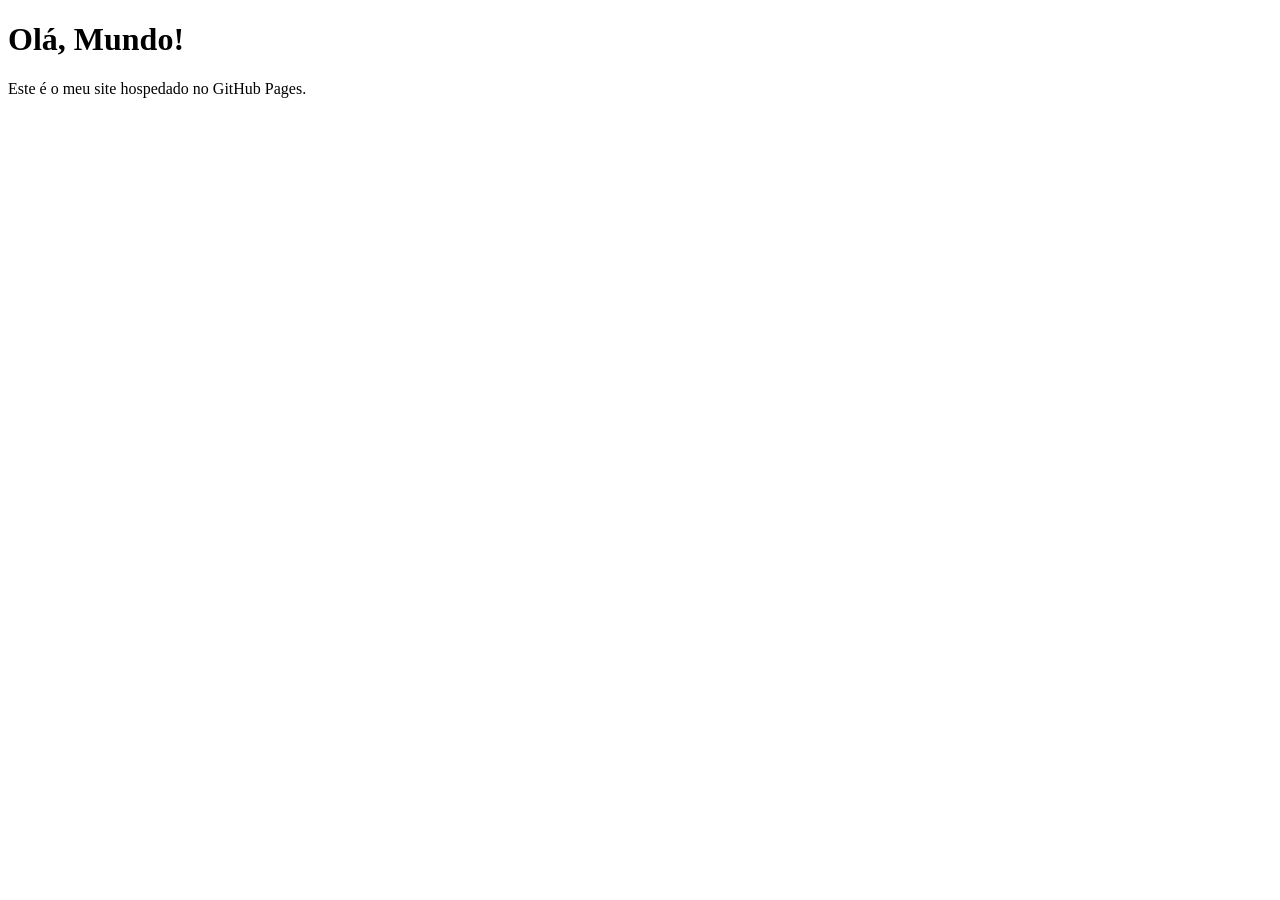
==== index.html @ 6507d5dc "Create index.html" ====
<!DOCTYPE html>
<html lang="pt-BR">
<head>
    <meta charset="UTF-8">
    <title>Meu Primeiro Site</title>
</head>
<body>
    <h1>Olá, Mundo!</h1>
    <p>Este é o meu site hospedado no GitHub Pages.</p>
</body>
</html>
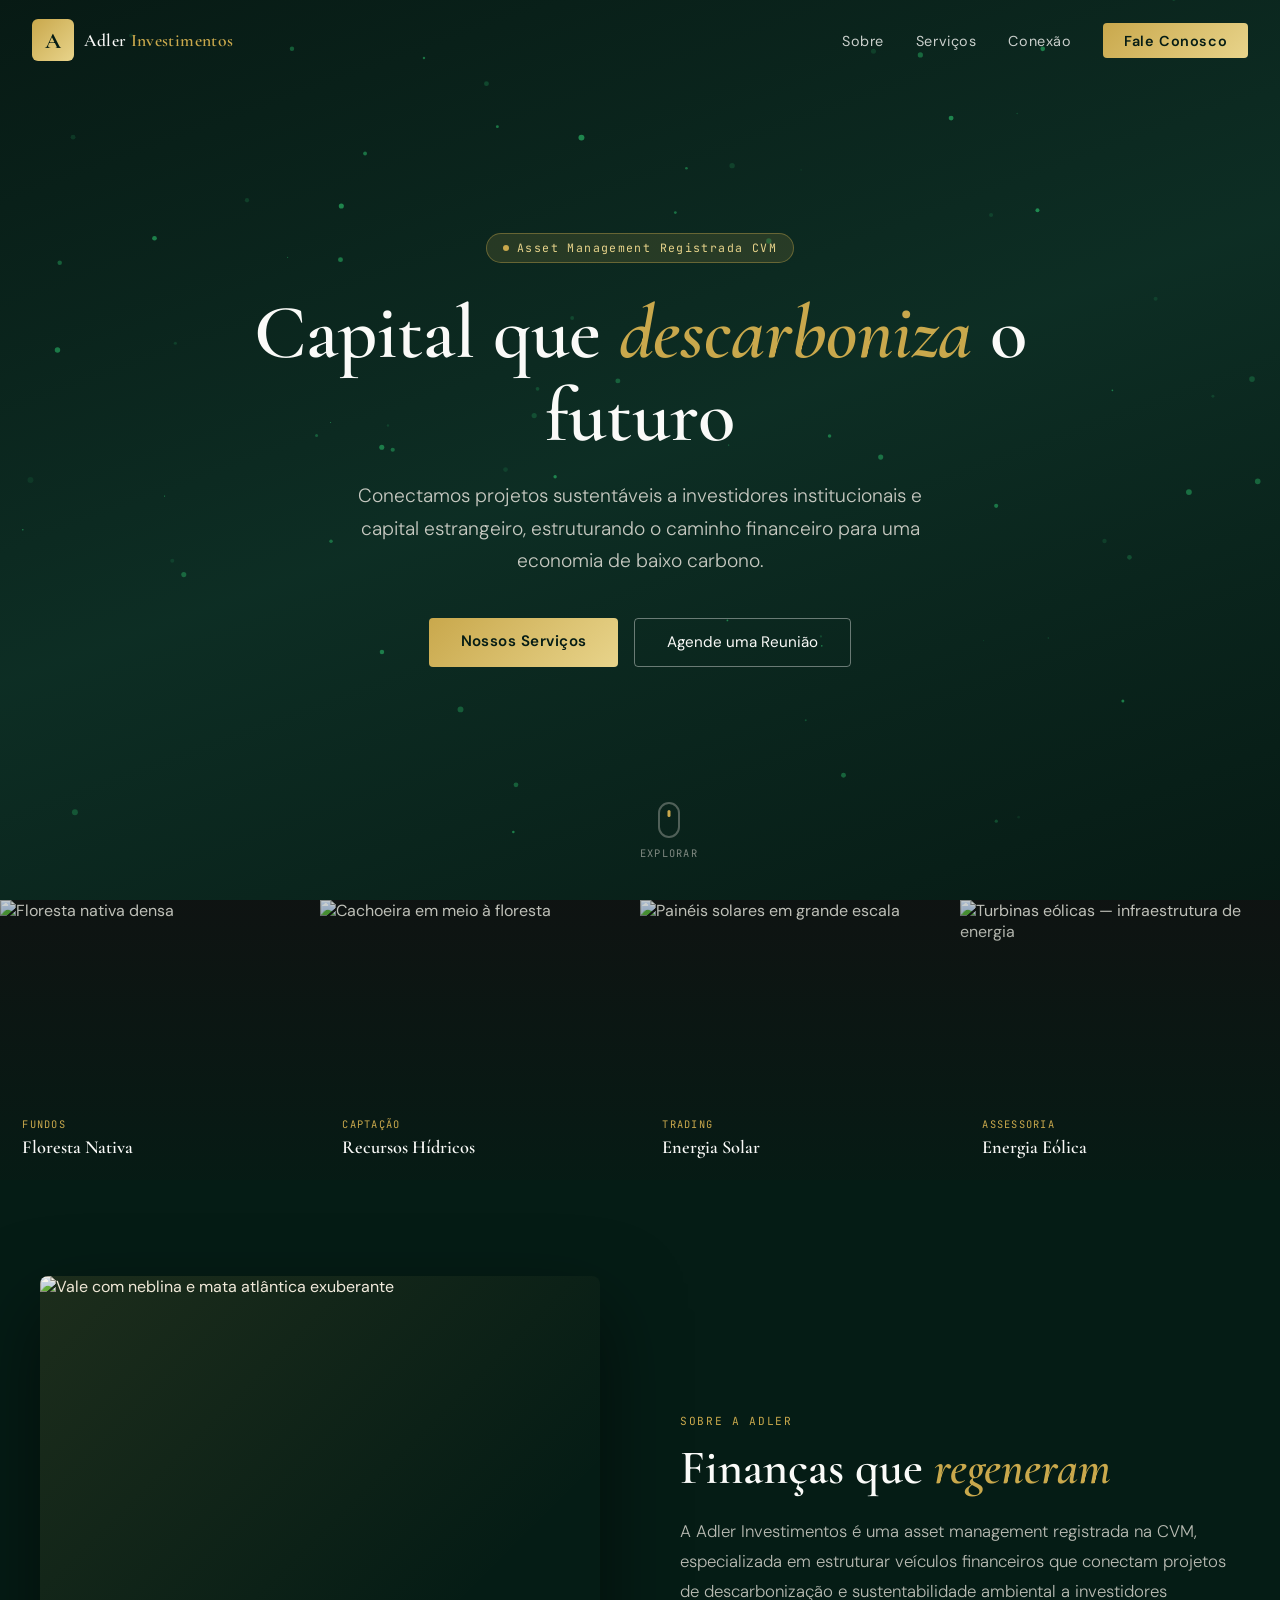
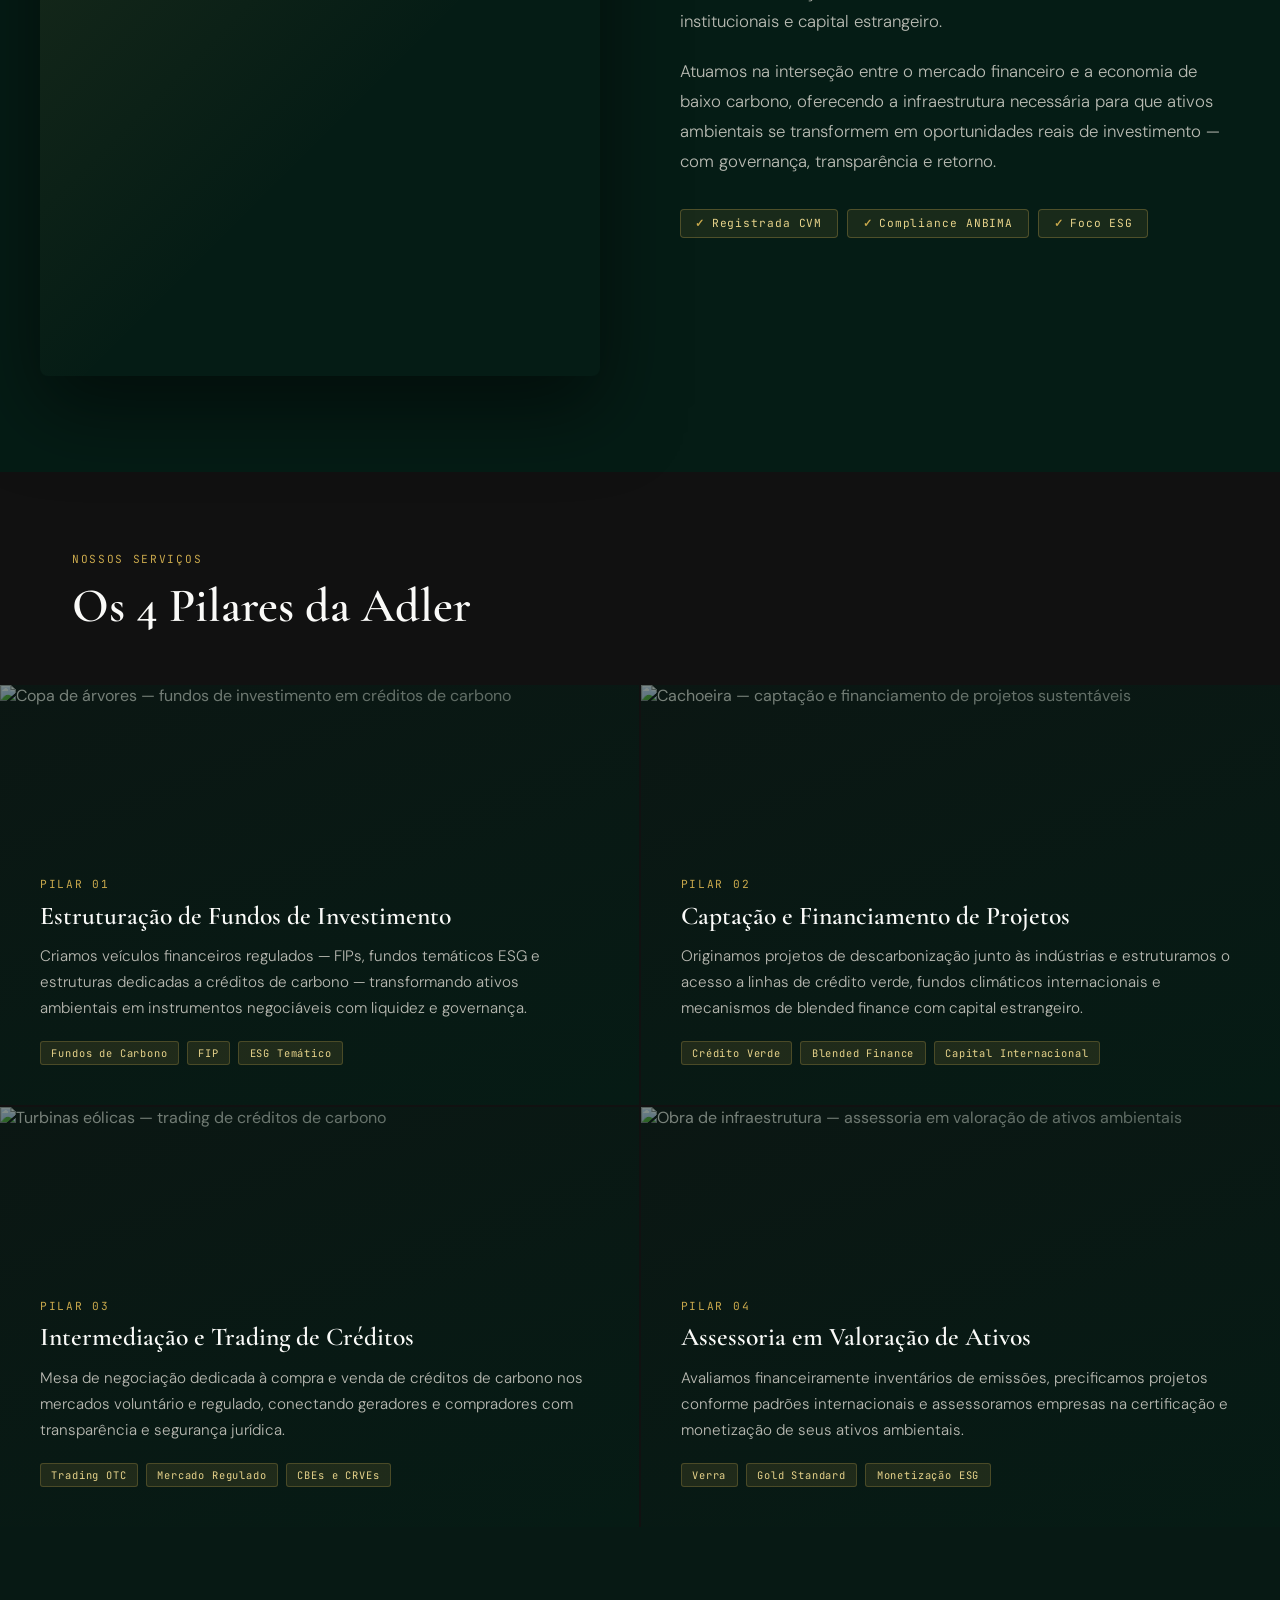
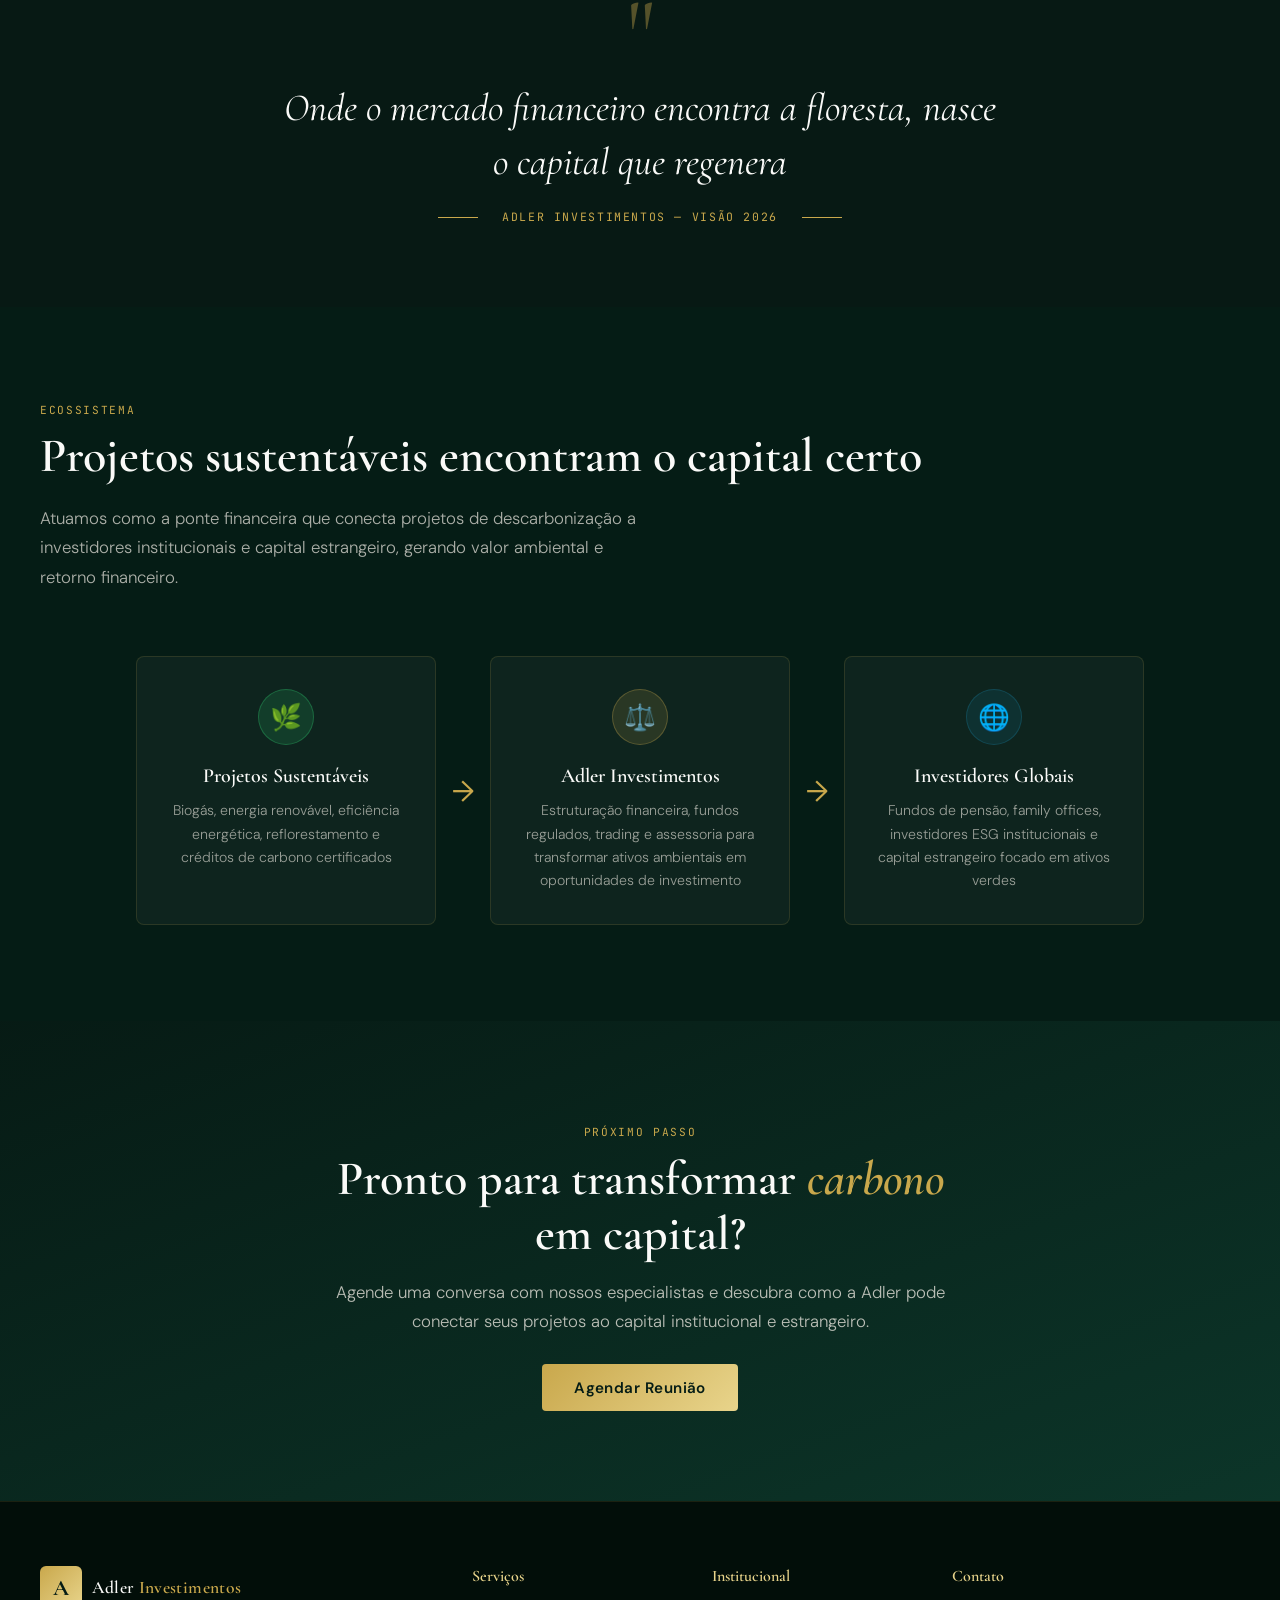
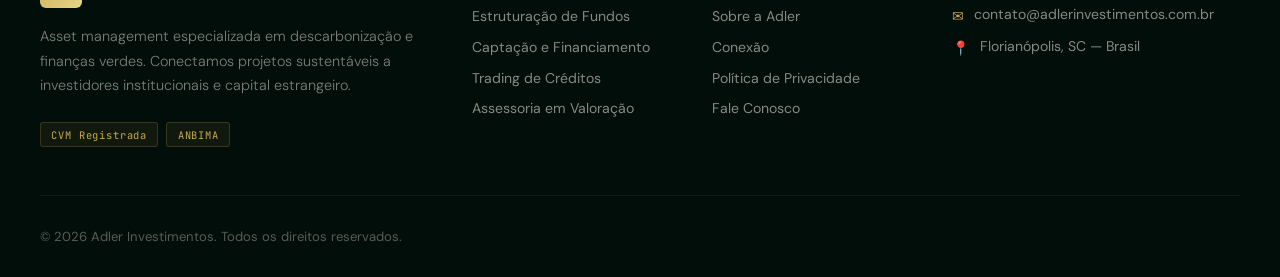
==== commit e124ac3e: "Update index.html" ====
--- a/index.html
+++ b/index.html
@@ -1,11 +1,1000 @@
 <!DOCTYPE html>
 <html lang="pt-BR">
 <head>
-    <meta charset="UTF-8">
-    <title>Meu Primeiro Site</title>
+<meta charset="UTF-8"/>
+<meta name="viewport" content="width=device-width, initial-scale=1.0"/>
+<title>Adler Investimentos — Asset Management em Descarbonização</title>
+<meta name="description" content="Adler Investimentos é uma asset management registrada na CVM, especializada em descarbonização e créditos de carbono. Conectamos projetos sustentáveis a investidores institucionais e capital estrangeiro."/>
+<meta property="og:title" content="Adler Investimentos — Capital que descarboniza o futuro"/>
+<meta property="og:description" content="Asset management especializada em descarbonização e finanças verdes."/>
+<meta property="og:type" content="website"/>
+<link rel="preconnect" href="https://fonts.googleapis.com"/>
+<link rel="preconnect" href="https://fonts.gstatic.com" crossorigin/>
+<link href="https://fonts.googleapis.com/css2?family=Cormorant+Garamond:ital,wght@0,400;0,600;0,700;1,400;1,600&family=DM+Sans:wght@300;400;500;600&family=JetBrains+Mono:wght@400;500&display=swap" rel="stylesheet"/>
+<style>
+:root {
+  --forest-deep: #051C15;
+  --forest-dark: #0B3D2E;
+  --forest-mid: #1A6B4A;
+  --gold: #C9A84C;
+  --gold-light: #E8D48B;
+  --green-leaf: #2ECC71;
+  --blue-water: #1A7FA0;
+  --charcoal: #111111;
+  --cream: #F5F0E8;
+  --warm-white: #FAFAF8;
+  --font-display: 'Cormorant Garamond', serif;
+  --font-body: 'DM Sans', sans-serif;
+  --font-mono: 'JetBrains Mono', monospace;
+}
+*, *::before, *::after { box-sizing: border-box; margin: 0; padding: 0; }
+html { scroll-behavior: smooth; }
+body {
+  font-family: var(--font-body);
+  background: var(--charcoal);
+  color: var(--cream);
+  overflow-x: hidden;
+}
+/* ===== NAVBAR ===== */
+#navbar {
+  position: fixed; top: 0; left: 0; right: 0; z-index: 1000;
+  padding: 1.2rem 2rem;
+  display: flex; align-items: center; justify-content: space-between;
+  transition: background 0.4s ease, padding 0.4s ease, backdrop-filter 0.4s ease;
+}
+#navbar.scrolled {
+  background: rgba(5, 28, 21, 0.95);
+  backdrop-filter: blur(12px);
+  padding: 0.8rem 2rem;
+  border-bottom: 1px solid rgba(201,168,76,0.15);
+}
+.nav-logo {
+  display: flex; align-items: center; gap: 0.6rem;
+  text-decoration: none;
+}
+.nav-logo-icon {
+  width: 42px; height: 42px;
+  background: linear-gradient(135deg, var(--gold), var(--gold-light));
+  border-radius: 6px;
+  display: flex; align-items: center; justify-content: center;
+  font-family: var(--font-display);
+  font-size: 1.4rem; font-weight: 700;
+  color: var(--forest-deep);
+  flex-shrink: 0;
+}
+.nav-logo-text {
+  font-family: var(--font-display);
+  font-size: 1.1rem; font-weight: 600;
+  color: var(--warm-white); letter-spacing: 0.02em;
+}
+.nav-logo-text span { color: var(--gold); }
+.nav-links { display: flex; align-items: center; gap: 2rem; list-style: none; }
+.nav-links a {
+  color: rgba(250,250,248,0.8); text-decoration: none;
+  font-size: 0.9rem; font-weight: 400; letter-spacing: 0.04em;
+  transition: color 0.2s;
+}
+.nav-links a:hover { color: var(--gold); }
+.nav-cta {
+  background: linear-gradient(135deg, var(--gold), var(--gold-light));
+  color: var(--forest-deep) !important;
+  padding: 0.55rem 1.3rem;
+  border-radius: 4px;
+  font-weight: 600 !important;
+  letter-spacing: 0.03em;
+  transition: opacity 0.2s, transform 0.2s !important;
+}
+.nav-cta:hover { opacity: 0.9; transform: translateY(-1px); }
+/* Hamburger */
+.hamburger {
+  display: none; flex-direction: column; gap: 5px;
+  cursor: pointer; padding: 4px; background: none; border: none;
+}
+.hamburger span {
+  display: block; width: 24px; height: 2px;
+  background: var(--warm-white); border-radius: 2px;
+  transition: transform 0.3s, opacity 0.3s;
+}
+@media(max-width:768px) {
+  .nav-links { display: none; }
+  .hamburger { display: flex; }
+  .nav-links.open {
+    display: flex; flex-direction: column;
+    position: fixed; top: 60px; left: 0; right: 0;
+    background: rgba(5,28,21,0.98); backdrop-filter: blur(16px);
+    padding: 2rem; gap: 1.5rem; align-items: flex-start;
+  }
+}
+/* ===== HERO ===== */
+#hero {
+  position: relative; min-height: 100vh;
+  display: flex; align-items: center; justify-content: center;
+  overflow: hidden;
+}
+.hero-bg {
+  position: absolute; inset: 0;
+  background-image: url('https://images.unsplash.com/photo-1448375240586-882707db888b?w=1920&q=80');
+  background-size: cover; background-position: center;
+  transform: scale(1.08);
+  animation: heroZoom 20s ease-in-out infinite alternate;
+}
+@keyframes heroZoom {
+  from { transform: scale(1.08); }
+  to   { transform: scale(1.18); }
+}
+.hero-overlay {
+  position: absolute; inset: 0;
+  background: linear-gradient(160deg, rgba(5,28,21,0.82) 0%, rgba(11,61,46,0.65) 50%, rgba(5,28,21,0.88) 100%);
+}
+#particles-canvas {
+  position: absolute; inset: 0; pointer-events: none; z-index: 1;
+}
+.hero-content {
+  position: relative; z-index: 2;
+  text-align: center; padding: 0 1.5rem;
+  max-width: 860px; margin: 0 auto;
+}
+.hero-badge {
+  display: inline-flex; align-items: center; gap: 0.5rem;
+  background: rgba(201,168,76,0.15);
+  border: 1px solid rgba(201,168,76,0.4);
+  padding: 0.4rem 1rem;
+  border-radius: 100px;
+  font-family: var(--font-mono);
+  font-size: 0.72rem; letter-spacing: 0.12em;
+  color: var(--gold-light); margin-bottom: 1.8rem;
+  animation: fadeUp 0.8s ease both;
+}
+.hero-badge::before {
+  content: ''; width: 6px; height: 6px;
+  background: var(--gold); border-radius: 50%;
+  animation: pulse 2s infinite;
+}
+@keyframes pulse { 0%,100%{opacity:1;transform:scale(1)} 50%{opacity:0.5;transform:scale(1.4)} }
+.hero-title {
+  font-family: var(--font-display);
+  font-size: clamp(2.8rem, 6vw, 5.2rem);
+  font-weight: 600; line-height: 1.08;
+  color: var(--warm-white); margin-bottom: 1.4rem;
+  animation: fadeUp 0.9s 0.15s ease both;
+}
+.hero-title em { color: var(--gold); font-style: italic; }
+.hero-subtitle {
+  font-size: clamp(1rem, 2vw, 1.2rem);
+  color: rgba(245,240,232,0.8);
+  max-width: 600px; margin: 0 auto 2.5rem;
+  line-height: 1.7; font-weight: 300;
+  animation: fadeUp 1s 0.3s ease both;
+}
+.hero-btns {
+  display: flex; gap: 1rem; justify-content: center; flex-wrap: wrap;
+  animation: fadeUp 1s 0.45s ease both;
+}
+.btn-primary {
+  background: linear-gradient(135deg, var(--gold), var(--gold-light));
+  color: var(--forest-deep);
+  padding: 0.85rem 2rem; border-radius: 4px;
+  font-weight: 600; font-size: 0.95rem;
+  text-decoration: none; border: none; cursor: pointer;
+  transition: transform 0.2s, box-shadow 0.2s;
+  letter-spacing: 0.03em;
+}
+.btn-primary:hover { transform: translateY(-2px); box-shadow: 0 8px 24px rgba(201,168,76,0.35); }
+.btn-outline {
+  background: transparent;
+  color: var(--warm-white);
+  border: 1px solid rgba(250,250,248,0.4);
+  padding: 0.85rem 2rem; border-radius: 4px;
+  font-weight: 400; font-size: 0.95rem;
+  text-decoration: none; cursor: pointer;
+  transition: border-color 0.2s, color 0.2s;
+}
+.btn-outline:hover { border-color: var(--gold); color: var(--gold); }
+.scroll-indicator {
+  position: absolute; bottom: 2.5rem; left: 50%; transform: translateX(-50%);
+  z-index: 2; display: flex; flex-direction: column; align-items: center; gap: 0.5rem;
+  animation: fadeUp 1s 0.7s ease both;
+}
+.scroll-indicator span {
+  font-family: var(--font-mono); font-size: 0.65rem;
+  letter-spacing: 0.12em; color: rgba(245,240,232,0.5); text-transform: uppercase;
+}
+.scroll-mouse {
+  width: 22px; height: 36px;
+  border: 2px solid rgba(245,240,232,0.3);
+  border-radius: 11px; position: relative;
+}
+.scroll-mouse::after {
+  content: ''; position: absolute;
+  width: 3px; height: 7px;
+  background: var(--gold); border-radius: 2px;
+  left: 50%; top: 6px; transform: translateX(-50%);
+  animation: scrollDot 2s infinite;
+}
+@keyframes scrollDot { 0%,100%{opacity:1;top:6px} 50%{opacity:0;top:18px} }
+@keyframes fadeUp { from{opacity:0;transform:translateY(24px)} to{opacity:1;transform:translateY(0)} }
+
+/* ===== IMAGE BAND ===== */
+#image-band { display: grid; grid-template-columns: repeat(4,1fr); height: 280px; }
+@media(max-width:1000px) { #image-band { grid-template-columns: repeat(2,1fr); height: 400px; } }
+@media(max-width:600px)  { #image-band { grid-template-columns: 1fr; height: auto; } }
+.band-panel {
+  position: relative; overflow: hidden; cursor: default;
+}
+.band-panel img {
+  width: 100%; height: 100%; object-fit: cover;
+  transition: transform 0.6s ease;
+  display: block;
+}
+.band-panel:hover img { transform: scale(1.07); }
+.band-overlay {
+  position: absolute; inset: 0;
+  background: linear-gradient(to top, rgba(5,28,21,0.88) 0%, rgba(5,28,21,0.2) 100%);
+  display: flex; flex-direction: column;
+  align-items: flex-start; justify-content: flex-end;
+  padding: 1.4rem;
+}
+.band-label {
+  font-family: var(--font-mono); font-size: 0.65rem;
+  letter-spacing: 0.12em; color: var(--gold);
+  text-transform: uppercase; margin-bottom: 0.3rem;
+}
+.band-title {
+  font-family: var(--font-display);
+  font-size: 1.15rem; font-weight: 600;
+  color: var(--warm-white); line-height: 1.2;
+}
+@media(max-width:600px) { .band-panel { height: 200px; } }
+
+/* ===== SECTIONS COMMON ===== */
+section { padding: 6rem 2rem; }
+.section-inner { max-width: 1200px; margin: 0 auto; }
+.section-tag {
+  font-family: var(--font-mono); font-size: 0.7rem;
+  letter-spacing: 0.15em; color: var(--gold);
+  text-transform: uppercase; margin-bottom: 0.8rem;
+}
+.section-title {
+  font-family: var(--font-display);
+  font-size: clamp(2rem, 4vw, 3rem);
+  font-weight: 600; line-height: 1.15;
+  color: var(--warm-white); margin-bottom: 1.2rem;
+}
+.section-title em { color: var(--gold); font-style: italic; }
+
+/* ===== SOBRE ===== */
+#sobre { background: var(--forest-deep); }
+.about-grid {
+  display: grid; grid-template-columns: 1fr 1fr;
+  gap: 5rem; align-items: center;
+}
+@media(max-width:768px) { .about-grid { grid-template-columns: 1fr; gap: 2.5rem; } }
+.about-img-wrap {
+  border-radius: 8px; overflow: hidden;
+  position: relative;
+  box-shadow: 0 32px 80px rgba(0,0,0,0.5);
+}
+.about-img-wrap::after {
+  content: ''; position: absolute; inset: 0;
+  background: linear-gradient(135deg, rgba(201,168,76,0.12) 0%, transparent 60%);
+  pointer-events: none;
+}
+.about-img-wrap img { width: 100%; height: 100%; object-fit: cover; display: block; aspect-ratio: 4/5; }
+.about-text p {
+  color: rgba(245,240,232,0.75);
+  line-height: 1.8; font-size: 1.05rem; font-weight: 300;
+  margin-bottom: 1.2rem;
+}
+.badges-row { display: flex; flex-wrap: wrap; gap: 0.6rem; margin-top: 2rem; }
+.badge {
+  display: inline-flex; align-items: center; gap: 0.4rem;
+  background: rgba(201,168,76,0.1);
+  border: 1px solid rgba(201,168,76,0.3);
+  border-radius: 4px;
+  padding: 0.4rem 0.9rem;
+  font-family: var(--font-mono); font-size: 0.7rem;
+  letter-spacing: 0.08em; color: var(--gold-light);
+}
+.badge::before { content: '✓'; color: var(--gold); font-weight: 700; }
+
+/* ===== PILARES ===== */
+#pilares { background: var(--charcoal); }
+.pilares-grid {
+  display: grid; grid-template-columns: repeat(2, 1fr);
+  gap: 1.5px;
+}
+@media(max-width:768px) { .pilares-grid { grid-template-columns: 1fr; } }
+.pilar-card {
+  position: relative; overflow: hidden;
+  min-height: 420px; cursor: default;
+}
+.pilar-card img {
+  position: absolute; inset: 0;
+  width: 100%; height: 100%; object-fit: cover;
+  transition: transform 0.7s ease;
+}
+.pilar-card:hover img { transform: scale(1.06); }
+.pilar-overlay {
+  position: absolute; inset: 0;
+  background: linear-gradient(160deg, rgba(5,28,21,0.5) 0%, rgba(5,28,21,0.92) 100%);
+  display: flex; flex-direction: column;
+  justify-content: flex-end;
+  padding: 2.5rem;
+  transition: background 0.4s;
+}
+.pilar-card:hover .pilar-overlay {
+  background: linear-gradient(160deg, rgba(5,28,21,0.6) 0%, rgba(5,28,21,0.96) 100%);
+}
+.pilar-num {
+  font-family: var(--font-mono);
+  font-size: 0.7rem; letter-spacing: 0.15em;
+  color: var(--gold); margin-bottom: 0.6rem;
+}
+.pilar-title {
+  font-family: var(--font-display);
+  font-size: 1.6rem; font-weight: 600;
+  color: var(--warm-white); margin-bottom: 0.8rem; line-height: 1.2;
+}
+.pilar-desc {
+  color: rgba(245,240,232,0.75);
+  font-size: 0.95rem; line-height: 1.7; font-weight: 300;
+  margin-bottom: 1.2rem;
+}
+.pilar-tags { display: flex; flex-wrap: wrap; gap: 0.5rem; }
+.pilar-tag {
+  font-family: var(--font-mono); font-size: 0.65rem;
+  letter-spacing: 0.08em; color: var(--gold-light);
+  background: rgba(201,168,76,0.12);
+  border: 1px solid rgba(201,168,76,0.25);
+  padding: 0.25rem 0.65rem; border-radius: 3px;
+}
+
+/* ===== QUOTE DIVIDER ===== */
+#quote-divider {
+  position: relative; min-height: 380px;
+  display: flex; align-items: center; justify-content: center;
+  overflow: hidden;
+}
+.quote-bg {
+  position: absolute; inset: 0;
+  background-image: url('https://images.unsplash.com/photo-1542401886-65d6c61db217?w=1920&q=80');
+  background-size: cover; background-position: center;
+}
+.quote-overlay-dark {
+  position: absolute; inset: 0;
+  background: rgba(5,28,21,0.78);
+}
+.quote-content {
+  position: relative; z-index: 1;
+  text-align: center; max-width: 780px; padding: 2rem;
+}
+.quote-mark {
+  font-family: var(--font-display);
+  font-size: 6rem; line-height: 0.5;
+  color: var(--gold); opacity: 0.4;
+  display: block; margin-bottom: 1.5rem;
+}
+.quote-text {
+  font-family: var(--font-display);
+  font-size: clamp(1.5rem, 3vw, 2.4rem);
+  font-style: italic; font-weight: 400;
+  color: var(--warm-white); line-height: 1.4;
+  margin-bottom: 1.2rem;
+}
+.quote-author {
+  font-family: var(--font-mono);
+  font-size: 0.72rem; letter-spacing: 0.14em;
+  color: var(--gold); text-transform: uppercase;
+}
+.quote-line {
+  display: inline-block; width: 40px; height: 1px;
+  background: var(--gold); margin: 0 1rem; vertical-align: middle;
+}
+
+/* ===== CONEXÃO ===== */
+#conexao { background: var(--forest-deep); }
+.conexao-subtitle {
+  color: rgba(245,240,232,0.7);
+  font-size: 1.05rem; line-height: 1.75;
+  max-width: 620px; font-weight: 300;
+  margin-bottom: 4rem;
+}
+.conexao-flow {
+  display: flex; align-items: stretch; gap: 0;
+  justify-content: center;
+}
+@media(max-width:768px) { .conexao-flow { flex-direction: column; align-items: center; } }
+.conexao-block {
+  flex: 1; max-width: 300px;
+  background: rgba(255,255,255,0.04);
+  border: 1px solid rgba(201,168,76,0.15);
+  border-radius: 8px; padding: 2rem 1.8rem;
+  text-align: center;
+  transition: border-color 0.3s, background 0.3s;
+}
+.conexao-block:hover {
+  border-color: rgba(201,168,76,0.4);
+  background: rgba(201,168,76,0.06);
+}
+.conexao-icon {
+  width: 56px; height: 56px; border-radius: 50%;
+  display: flex; align-items: center; justify-content: center;
+  margin: 0 auto 1.2rem;
+  font-size: 1.6rem;
+}
+.icon-green { background: rgba(46,204,113,0.15); border: 1px solid rgba(46,204,113,0.3); }
+.icon-gold  { background: rgba(201,168,76,0.15); border: 1px solid rgba(201,168,76,0.3); }
+.icon-blue  { background: rgba(26,127,160,0.15); border: 1px solid rgba(26,127,160,0.3); }
+.conexao-block-title {
+  font-family: var(--font-display);
+  font-size: 1.25rem; font-weight: 600;
+  color: var(--warm-white); margin-bottom: 0.7rem;
+}
+.conexao-block-desc {
+  font-size: 0.88rem; color: rgba(245,240,232,0.6);
+  line-height: 1.65; font-weight: 300;
+}
+.conexao-arrow {
+  display: flex; align-items: center; justify-content: center;
+  padding: 0 1rem; color: var(--gold); font-size: 1.8rem;
+  flex-shrink: 0;
+}
+@media(max-width:768px) {
+  .conexao-arrow { transform: rotate(90deg); padding: 0.5rem 0; }
+}
+
+/* ===== CTA ===== */
+#cta-section {
+  position: relative; min-height: 480px;
+  display: flex; align-items: center; justify-content: center;
+  overflow: hidden;
+}
+.cta-bg {
+  position: absolute; inset: 0;
+  background-image: url('https://images.unsplash.com/photo-1476231682828-37e571bc172f?w=1920&q=80');
+  background-size: cover; background-position: center;
+}
+.cta-overlay {
+  position: absolute; inset: 0;
+  background: linear-gradient(160deg, rgba(5,28,21,0.88) 0%, rgba(11,61,46,0.82) 100%);
+}
+.cta-content {
+  position: relative; z-index: 1;
+  text-align: center; max-width: 680px; padding: 2rem;
+}
+.cta-content .section-title { margin-bottom: 1rem; }
+.cta-content p {
+  color: rgba(245,240,232,0.75);
+  font-size: 1.05rem; line-height: 1.75; font-weight: 300;
+  margin-bottom: 2.5rem;
+}
+
+/* ===== FOOTER ===== */
+footer {
+  background: #020E09;
+  border-top: 1px solid rgba(201,168,76,0.12);
+  padding: 4rem 2rem 2rem;
+}
+.footer-inner { max-width: 1200px; margin: 0 auto; }
+.footer-grid {
+  display: grid; grid-template-columns: 2fr 1fr 1fr 1.5fr;
+  gap: 3rem; margin-bottom: 3rem;
+}
+@media(max-width:1000px) { .footer-grid { grid-template-columns: 1fr 1fr; } }
+@media(max-width:600px)  { .footer-grid { grid-template-columns: 1fr; } }
+.footer-brand-desc {
+  color: rgba(245,240,232,0.5);
+  font-size: 0.9rem; line-height: 1.7; font-weight: 300;
+  margin: 1rem 0 1.5rem;
+}
+.footer-col h4 {
+  font-family: var(--font-display);
+  font-size: 1rem; font-weight: 600;
+  color: var(--gold-light); margin-bottom: 1.2rem;
+}
+.footer-col ul { list-style: none; }
+.footer-col ul li { margin-bottom: 0.6rem; }
+.footer-col ul li a {
+  color: rgba(245,240,232,0.55);
+  text-decoration: none; font-size: 0.88rem;
+  transition: color 0.2s;
+}
+.footer-col ul li a:hover { color: var(--gold); }
+.footer-contact-item {
+  display: flex; align-items: flex-start; gap: 0.6rem;
+  color: rgba(245,240,232,0.55); font-size: 0.88rem;
+  margin-bottom: 0.7rem;
+}
+.footer-contact-item span:first-child { color: var(--gold); flex-shrink: 0; margin-top: 2px; }
+.footer-bottom {
+  display: flex; justify-content: space-between; align-items: center;
+  flex-wrap: wrap; gap: 1rem;
+  padding-top: 2rem;
+  border-top: 1px solid rgba(245,240,232,0.07);
+}
+.footer-copy {
+  font-size: 0.82rem; color: rgba(245,240,232,0.35);
+}
+.footer-badges { display: flex; gap: 0.6rem; flex-wrap: wrap; }
+.footer-badge {
+  font-family: var(--font-mono); font-size: 0.65rem;
+  letter-spacing: 0.08em; color: var(--gold);
+  background: rgba(201,168,76,0.08);
+  border: 1px solid rgba(201,168,76,0.2);
+  padding: 0.3rem 0.65rem; border-radius: 3px;
+}
+
+/* ===== SCROLL REVEAL ===== */
+.reveal {
+  opacity: 0; transform: translateY(32px);
+  transition: opacity 0.7s ease, transform 0.7s ease;
+}
+.reveal.visible { opacity: 1; transform: translateY(0); }
+.reveal-delay-1 { transition-delay: 0.1s; }
+.reveal-delay-2 { transition-delay: 0.2s; }
+.reveal-delay-3 { transition-delay: 0.3s; }
+
+/* ===== FORM MODAL ===== */
+.modal-backdrop {
+  display: none; position: fixed; inset: 0; z-index: 2000;
+  background: rgba(5,28,21,0.92); backdrop-filter: blur(8px);
+  align-items: center; justify-content: center;
+  padding: 1.5rem;
+}
+.modal-backdrop.open { display: flex; }
+.modal {
+  background: #0d2e21; border: 1px solid rgba(201,168,76,0.2);
+  border-radius: 10px; padding: 2.5rem; width: 100%; max-width: 520px;
+  position: relative;
+  animation: modalIn 0.35s ease;
+}
+@keyframes modalIn { from{opacity:0;transform:scale(0.94)} to{opacity:1;transform:scale(1)} }
+.modal-close {
+  position: absolute; top: 1.2rem; right: 1.2rem;
+  background: none; border: none; color: rgba(245,240,232,0.5);
+  font-size: 1.4rem; cursor: pointer; line-height: 1;
+  transition: color 0.2s;
+}
+.modal-close:hover { color: var(--gold); }
+.modal h2 {
+  font-family: var(--font-display);
+  font-size: 1.8rem; font-weight: 600;
+  color: var(--warm-white); margin-bottom: 0.4rem;
+}
+.modal p { color: rgba(245,240,232,0.6); font-size: 0.9rem; margin-bottom: 1.8rem; }
+.form-group { margin-bottom: 1.1rem; }
+.form-group label {
+  display: block; font-size: 0.78rem; font-weight: 500;
+  color: rgba(245,240,232,0.7); margin-bottom: 0.4rem;
+  letter-spacing: 0.04em;
+}
+.form-group input,
+.form-group textarea,
+.form-group select {
+  width: 100%;
+  background: rgba(255,255,255,0.06);
+  border: 1px solid rgba(201,168,76,0.2);
+  border-radius: 5px; padding: 0.7rem 1rem;
+  color: var(--warm-white); font-family: var(--font-body);
+  font-size: 0.92rem; outline: none;
+  transition: border-color 0.2s;
+}
+.form-group input:focus,
+.form-group textarea:focus,
+.form-group select:focus { border-color: var(--gold); }
+.form-group textarea { resize: vertical; min-height: 100px; }
+.form-group select option { background: #0d2e21; }
+.form-success {
+  display: none; text-align: center; padding: 1rem;
+}
+.form-success .check {
+  font-size: 3rem; margin-bottom: 0.8rem;
+}
+.form-success p { color: var(--gold-light); font-size: 1rem; }
+</style>
 </head>
 <body>
-    <h1>Olá, Mundo!</h1>
-    <p>Este é o meu site hospedado no GitHub Pages.</p>
+
+<!-- NAVBAR -->
+<nav id="navbar" role="navigation" aria-label="Navegação principal">
+  <a class="nav-logo" href="#" aria-label="Adler Investimentos — Início">
+    <div class="nav-logo-icon" aria-hidden="true">A</div>
+    <span class="nav-logo-text">Adler <span>Investimentos</span></span>
+  </a>
+  <ul class="nav-links" id="nav-links">
+    <li><a href="#sobre">Sobre</a></li>
+    <li><a href="#pilares">Serviços</a></li>
+    <li><a href="#conexao">Conexão</a></li>
+    <li><a href="#" class="nav-cta" id="open-modal">Fale Conosco</a></li>
+  </ul>
+  <button class="hamburger" id="hamburger" aria-label="Abrir menu" aria-expanded="false">
+    <span></span><span></span><span></span>
+  </button>
+</nav>
+
+<!-- HERO -->
+<section id="hero" aria-label="Apresentação">
+  <div class="hero-bg" role="img" aria-label="Floresta densa — representando natureza e sustentabilidade"></div>
+  <div class="hero-overlay"></div>
+  <canvas id="particles-canvas" aria-hidden="true"></canvas>
+  <div class="hero-content">
+    <div class="hero-badge">Asset Management Registrada CVM</div>
+    <h1 class="hero-title">Capital que <em>descarboniza</em> o futuro</h1>
+    <p class="hero-subtitle">Conectamos projetos sustentáveis a investidores institucionais e capital estrangeiro, estruturando o caminho financeiro para uma economia de baixo carbono.</p>
+    <div class="hero-btns">
+      <a href="#pilares" class="btn-primary">Nossos Serviços</a>
+      <a href="#" class="btn-outline" id="open-modal-hero">Agende uma Reunião</a>
+    </div>
+  </div>
+  <div class="scroll-indicator" aria-hidden="true">
+    <div class="scroll-mouse"></div>
+    <span>Explorar</span>
+  </div>
+</section>
+
+<!-- IMAGE BAND -->
+<div id="image-band" aria-label="Nossos domínios de atuação">
+  <div class="band-panel">
+    <img src="https://images.unsplash.com/photo-1448375240586-882707db888b?w=800&q=80" alt="Floresta nativa densa" loading="lazy"/>
+    <div class="band-overlay">
+      <div class="band-label">Fundos</div>
+      <div class="band-title">Floresta Nativa</div>
+    </div>
+  </div>
+  <div class="band-panel">
+    <img src="https://images.unsplash.com/photo-1506905925346-21bda4d32df4?w=800&q=80" alt="Cachoeira em meio à floresta" loading="lazy"/>
+    <div class="band-overlay">
+      <div class="band-label">Captação</div>
+      <div class="band-title">Recursos Hídricos</div>
+    </div>
+  </div>
+  <div class="band-panel">
+    <img src="https://images.unsplash.com/photo-1509391366360-2e959784a276?w=800&q=80" alt="Painéis solares em grande escala" loading="lazy"/>
+    <div class="band-overlay">
+      <div class="band-label">Trading</div>
+      <div class="band-title">Energia Solar</div>
+    </div>
+  </div>
+  <div class="band-panel">
+    <img src="https://images.unsplash.com/photo-1466611653911-95081537e5b7?w=800&q=80" alt="Turbinas eólicas — infraestrutura de energia" loading="lazy"/>
+    <div class="band-overlay">
+      <div class="band-label">Assessoria</div>
+      <div class="band-title">Energia Eólica</div>
+    </div>
+  </div>
+</div>
+
+<!-- SOBRE -->
+<section id="sobre" aria-labelledby="sobre-title">
+  <div class="section-inner">
+    <div class="about-grid">
+      <div class="about-img-wrap reveal">
+        <img src="https://images.unsplash.com/photo-1586348943529-beaae6c28db9?w=900&q=80" alt="Vale com neblina e mata atlântica exuberante" loading="lazy"/>
+      </div>
+      <div class="about-text">
+        <div class="section-tag reveal">Sobre a Adler</div>
+        <h2 class="section-title reveal reveal-delay-1" id="sobre-title">Finanças que <em>regeneram</em></h2>
+        <p class="reveal reveal-delay-2">A Adler Investimentos é uma asset management registrada na CVM, especializada em estruturar veículos financeiros que conectam projetos de descarbonização e sustentabilidade ambiental a investidores institucionais e capital estrangeiro.</p>
+        <p class="reveal reveal-delay-2">Atuamos na interseção entre o mercado financeiro e a economia de baixo carbono, oferecendo a infraestrutura necessária para que ativos ambientais se transformem em oportunidades reais de investimento — com governança, transparência e retorno.</p>
+        <div class="badges-row reveal reveal-delay-3">
+          <span class="badge">Registrada CVM</span>
+          <span class="badge">Compliance ANBIMA</span>
+          <span class="badge">Foco ESG</span>
+        </div>
+      </div>
+    </div>
+  </div>
+</section>
+
+<!-- PILARES -->
+<section id="pilares" aria-labelledby="pilares-title" style="padding:0;">
+  <div class="section-inner" style="padding: 5rem 2rem 2rem; max-width:1200px; margin:0 auto;">
+    <div class="section-tag reveal">Nossos Serviços</div>
+    <h2 class="section-title reveal reveal-delay-1" id="pilares-title">Os 4 Pilares da Adler</h2>
+  </div>
+  <div class="pilares-grid">
+    <div class="pilar-card reveal">
+      <img src="https://images.unsplash.com/photo-1448375240586-882707db888b?w=900&q=80" alt="Copa de árvores — fundos de investimento em créditos de carbono" loading="lazy"/>
+      <div class="pilar-overlay">
+        <div class="pilar-num">PILAR 01</div>
+        <h3 class="pilar-title">Estruturação de Fundos de Investimento</h3>
+        <p class="pilar-desc">Criamos veículos financeiros regulados — FIPs, fundos temáticos ESG e estruturas dedicadas a créditos de carbono — transformando ativos ambientais em instrumentos negociáveis com liquidez e governança.</p>
+        <div class="pilar-tags">
+          <span class="pilar-tag">Fundos de Carbono</span>
+          <span class="pilar-tag">FIP</span>
+          <span class="pilar-tag">ESG Temático</span>
+        </div>
+      </div>
+    </div>
+    <div class="pilar-card reveal reveal-delay-1">
+      <img src="https://images.unsplash.com/photo-1506905925346-21bda4d32df4?w=900&q=80" alt="Cachoeira — captação e financiamento de projetos sustentáveis" loading="lazy"/>
+      <div class="pilar-overlay">
+        <div class="pilar-num">PILAR 02</div>
+        <h3 class="pilar-title">Captação e Financiamento de Projetos</h3>
+        <p class="pilar-desc">Originamos projetos de descarbonização junto às indústrias e estruturamos o acesso a linhas de crédito verde, fundos climáticos internacionais e mecanismos de blended finance com capital estrangeiro.</p>
+        <div class="pilar-tags">
+          <span class="pilar-tag">Crédito Verde</span>
+          <span class="pilar-tag">Blended Finance</span>
+          <span class="pilar-tag">Capital Internacional</span>
+        </div>
+      </div>
+    </div>
+    <div class="pilar-card reveal reveal-delay-2">
+      <img src="https://images.unsplash.com/photo-1466611653911-95081537e5b7?w=900&q=80" alt="Turbinas eólicas — trading de créditos de carbono" loading="lazy"/>
+      <div class="pilar-overlay">
+        <div class="pilar-num">PILAR 03</div>
+        <h3 class="pilar-title">Intermediação e Trading de Créditos</h3>
+        <p class="pilar-desc">Mesa de negociação dedicada à compra e venda de créditos de carbono nos mercados voluntário e regulado, conectando geradores e compradores com transparência e segurança jurídica.</p>
+        <div class="pilar-tags">
+          <span class="pilar-tag">Trading OTC</span>
+          <span class="pilar-tag">Mercado Regulado</span>
+          <span class="pilar-tag">CBEs e CRVEs</span>
+        </div>
+      </div>
+    </div>
+    <div class="pilar-card reveal reveal-delay-3">
+      <img src="https://images.unsplash.com/photo-1504307651254-35680f356dfd?w=900&q=80" alt="Obra de infraestrutura — assessoria em valoração de ativos ambientais" loading="lazy"/>
+      <div class="pilar-overlay">
+        <div class="pilar-num">PILAR 04</div>
+        <h3 class="pilar-title">Assessoria em Valoração de Ativos</h3>
+        <p class="pilar-desc">Avaliamos financeiramente inventários de emissões, precificamos projetos conforme padrões internacionais e assessoramos empresas na certificação e monetização de seus ativos ambientais.</p>
+        <div class="pilar-tags">
+          <span class="pilar-tag">Verra</span>
+          <span class="pilar-tag">Gold Standard</span>
+          <span class="pilar-tag">Monetização ESG</span>
+        </div>
+      </div>
+    </div>
+  </div>
+</section>
+
+<!-- QUOTE DIVIDER -->
+<div id="quote-divider" role="complementary" aria-label="Citação">
+  <div class="quote-bg" role="img" aria-label="Vista aérea de floresta tropical com rio"></div>
+  <div class="quote-overlay-dark"></div>
+  <div class="quote-content reveal">
+    <span class="quote-mark" aria-hidden="true">"</span>
+    <p class="quote-text">Onde o mercado financeiro encontra a floresta, nasce o capital que regenera</p>
+    <p class="quote-author">
+      <span class="quote-line" aria-hidden="true"></span>
+      Adler Investimentos — Visão 2026
+      <span class="quote-line" aria-hidden="true"></span>
+    </p>
+  </div>
+</div>
+
+<!-- CONEXÃO -->
+<section id="conexao" aria-labelledby="conexao-title">
+  <div class="section-inner">
+    <div class="section-tag reveal">Ecossistema</div>
+    <h2 class="section-title reveal reveal-delay-1" id="conexao-title">Projetos sustentáveis encontram o capital certo</h2>
+    <p class="conexao-subtitle reveal reveal-delay-2">Atuamos como a ponte financeira que conecta projetos de descarbonização a investidores institucionais e capital estrangeiro, gerando valor ambiental e retorno financeiro.</p>
+    <div class="conexao-flow">
+      <div class="conexao-block reveal">
+        <div class="conexao-icon icon-green" aria-hidden="true">🌿</div>
+        <div class="conexao-block-title">Projetos Sustentáveis</div>
+        <p class="conexao-block-desc">Biogás, energia renovável, eficiência energética, reflorestamento e créditos de carbono certificados</p>
+      </div>
+      <div class="conexao-arrow" aria-hidden="true">→</div>
+      <div class="conexao-block reveal reveal-delay-1">
+        <div class="conexao-icon icon-gold" aria-hidden="true">⚖️</div>
+        <div class="conexao-block-title">Adler Investimentos</div>
+        <p class="conexao-block-desc">Estruturação financeira, fundos regulados, trading e assessoria para transformar ativos ambientais em oportunidades de investimento</p>
+      </div>
+      <div class="conexao-arrow" aria-hidden="true">→</div>
+      <div class="conexao-block reveal reveal-delay-2">
+        <div class="conexao-icon icon-blue" aria-hidden="true">🌐</div>
+        <div class="conexao-block-title">Investidores Globais</div>
+        <p class="conexao-block-desc">Fundos de pensão, family offices, investidores ESG institucionais e capital estrangeiro focado em ativos verdes</p>
+      </div>
+    </div>
+  </div>
+</section>
+
+<!-- CTA -->
+<div id="cta-section" role="complementary" aria-labelledby="cta-title">
+  <div class="cta-bg" role="img" aria-label="Floresta exuberante ao amanhecer"></div>
+  <div class="cta-overlay"></div>
+  <div class="cta-content reveal">
+    <div class="section-tag">Próximo Passo</div>
+    <h2 class="section-title" id="cta-title">Pronto para transformar <em>carbono</em> em capital?</h2>
+    <p>Agende uma conversa com nossos especialistas e descubra como a Adler pode conectar seus projetos ao capital institucional e estrangeiro.</p>
+    <a href="#" class="btn-primary" id="open-modal-cta">Agendar Reunião</a>
+  </div>
+</div>
+
+<!-- FOOTER -->
+<footer>
+  <div class="footer-inner">
+    <div class="footer-grid">
+      <div>
+        <a class="nav-logo" href="#" aria-label="Adler Investimentos">
+          <div class="nav-logo-icon">A</div>
+          <span class="nav-logo-text">Adler <span>Investimentos</span></span>
+        </a>
+        <p class="footer-brand-desc">Asset management especializada em descarbonização e finanças verdes. Conectamos projetos sustentáveis a investidores institucionais e capital estrangeiro.</p>
+        <div style="display:flex;gap:0.5rem;flex-wrap:wrap;">
+          <span class="footer-badge">CVM Registrada</span>
+          <span class="footer-badge">ANBIMA</span>
+        </div>
+      </div>
+      <div class="footer-col">
+        <h4>Serviços</h4>
+        <ul>
+          <li><a href="#pilares">Estruturação de Fundos</a></li>
+          <li><a href="#pilares">Captação e Financiamento</a></li>
+          <li><a href="#pilares">Trading de Créditos</a></li>
+          <li><a href="#pilares">Assessoria em Valoração</a></li>
+        </ul>
+      </div>
+      <div class="footer-col">
+        <h4>Institucional</h4>
+        <ul>
+          <li><a href="#sobre">Sobre a Adler</a></li>
+          <li><a href="#conexao">Conexão</a></li>
+          <li><a href="#">Política de Privacidade</a></li>
+          <li><a href="#" id="open-modal-footer">Fale Conosco</a></li>
+        </ul>
+      </div>
+      <div class="footer-col">
+        <h4>Contato</h4>
+        <div class="footer-contact-item">
+          <span>✉</span>
+          <span>contato@adlerinvestimentos.com.br</span>
+        </div>
+        <div class="footer-contact-item">
+          <span>📍</span>
+          <span>Florianópolis, SC — Brasil</span>
+        </div>
+      </div>
+    </div>
+    <div class="footer-bottom">
+      <p class="footer-copy">© 2026 Adler Investimentos. Todos os direitos reservados.</p>
+    </div>
+  </div>
+</footer>
+
+<!-- MODAL DE CONTATO -->
+<div class="modal-backdrop" id="contact-modal" role="dialog" aria-modal="true" aria-label="Formulário de contato">
+  <div class="modal">
+    <button class="modal-close" id="close-modal" aria-label="Fechar">×</button>
+    <h2>Agende uma Reunião</h2>
+    <p>Preencha o formulário e um especialista entrará em contato.</p>
+    <form id="contact-form" novalidate>
+      <div style="display:grid;grid-template-columns:1fr 1fr;gap:1rem;">
+        <div class="form-group">
+          <label for="nome">Nome *</label>
+          <input type="text" id="nome" name="nome" required placeholder="Seu nome"/>
+        </div>
+        <div class="form-group">
+          <label for="empresa">Empresa</label>
+          <input type="text" id="empresa" name="empresa" placeholder="Sua empresa"/>
+        </div>
+      </div>
+      <div class="form-group">
+        <label for="email">E-mail *</label>
+        <input type="email" id="email" name="email" required placeholder="seu@email.com"/>
+      </div>
+      <div class="form-group">
+        <label for="perfil">Perfil *</label>
+        <select id="perfil" name="perfil" required>
+          <option value="">Selecione seu perfil</option>
+          <option>Investidor Institucional</option>
+          <option>Family Office</option>
+          <option>Captador de Projetos</option>
+          <option>Empresa Industrial</option>
+          <option>Capital Estrangeiro</option>
+          <option>Outro</option>
+        </select>
+      </div>
+      <div class="form-group">
+        <label for="mensagem">Mensagem</label>
+        <textarea id="mensagem" name="mensagem" placeholder="Como podemos ajudar?"></textarea>
+      </div>
+      <button type="submit" class="btn-primary" style="width:100%;justify-content:center;display:flex;">Enviar Mensagem</button>
+    </form>
+    <div class="form-success" id="form-success">
+      <div class="check">✅</div>
+      <p>Mensagem enviada com sucesso!<br/>Nossa equipe entrará em contato em breve.</p>
+    </div>
+  </div>
+</div>
+
+<script>
+// ===== NAVBAR SCROLL =====
+const navbar = document.getElementById('navbar');
+window.addEventListener('scroll', () => {
+  navbar.classList.toggle('scrolled', window.scrollY > 60);
+}, { passive: true });
+
+// ===== HAMBURGER =====
+const hamburger = document.getElementById('hamburger');
+const navLinks  = document.getElementById('nav-links');
+hamburger.addEventListener('click', () => {
+  const open = navLinks.classList.toggle('open');
+  hamburger.setAttribute('aria-expanded', open);
+});
+navLinks.querySelectorAll('a').forEach(a => {
+  a.addEventListener('click', () => {
+    navLinks.classList.remove('open');
+    hamburger.setAttribute('aria-expanded', false);
+  });
+});
+
+// ===== PARTICLES =====
+(function(){
+  const canvas = document.getElementById('particles-canvas');
+  const ctx = canvas.getContext('2d');
+  let W, H, particles = [];
+  function resize(){ W = canvas.width = window.innerWidth; H = canvas.height = canvas.offsetParent ? canvas.offsetParent.offsetHeight : window.innerHeight; }
+  resize();
+  window.addEventListener('resize', resize);
+  function Particle(){
+    this.reset = function(){
+      this.x = Math.random() * W;
+      this.y = Math.random() * H + H;
+      this.r = Math.random() * 2.5 + 0.5;
+      this.vx = (Math.random() - 0.5) * 0.4;
+      this.vy = -(Math.random() * 0.6 + 0.3);
+      this.alpha = Math.random() * 0.5 + 0.1;
+      this.life = 0;
+      this.maxLife = Math.random() * 200 + 150;
+    };
+    this.reset();
+    this.y = Math.random() * H;
+  }
+  for(let i=0;i<80;i++) particles.push(new Particle());
+  function draw(){
+    ctx.clearRect(0,0,W,H);
+    particles.forEach(p => {
+      p.x += p.vx; p.y += p.vy; p.life++;
+      const t = p.life / p.maxLife;
+      const a = t < 0.2 ? t/0.2 : t > 0.8 ? (1-t)/0.2 : 1;
+      ctx.beginPath();
+      ctx.arc(p.x, p.y, p.r, 0, Math.PI*2);
+      ctx.fillStyle = `rgba(46,204,113,${p.alpha*a})`;
+      ctx.fill();
+      if(p.life >= p.maxLife || p.y < -10) p.reset();
+    });
+    requestAnimationFrame(draw);
+  }
+  draw();
+})();
+
+// ===== SCROLL REVEAL =====
+const revealEls = document.querySelectorAll('.reveal');
+const observer = new IntersectionObserver((entries) => {
+  entries.forEach(e => { if(e.isIntersecting) { e.target.classList.add('visible'); observer.unobserve(e.target); } });
+}, { threshold: 0.12, rootMargin: '0px 0px -40px 0px' });
+revealEls.forEach(el => observer.observe(el));
+
+// ===== MODAL =====
+const modal    = document.getElementById('contact-modal');
+const openIds  = ['open-modal','open-modal-hero','open-modal-cta','open-modal-footer'];
+const closeBtn = document.getElementById('close-modal');
+function openModal(){ modal.classList.add('open'); document.body.style.overflow='hidden'; }
+function closeModal(){ modal.classList.remove('open'); document.body.style.overflow=''; }
+openIds.forEach(id => { const el=document.getElementById(id); if(el) el.addEventListener('click', e=>{ e.preventDefault(); openModal(); }); });
+closeBtn.addEventListener('click', closeModal);
+modal.addEventListener('click', e => { if(e.target===modal) closeModal(); });
+document.addEventListener('keydown', e => { if(e.key==='Escape') closeModal(); });
+
+// ===== FORM SUBMIT =====
+document.getElementById('contact-form').addEventListener('submit', function(e){
+  e.preventDefault();
+  const nome = document.getElementById('nome').value.trim();
+  const email = document.getElementById('email').value.trim();
+  const perfil = document.getElementById('perfil').value;
+  if(!nome || !email || !perfil){ alert('Por favor, preencha os campos obrigatórios.'); return; }
+  this.style.display = 'none';
+  document.getElementById('form-success').style.display = 'block';
+  setTimeout(closeModal, 3000);
+  setTimeout(() => {
+    this.reset();
+    this.style.display = 'block';
+    document.getElementById('form-success').style.display = 'none';
+  }, 3200);
+});
+</script>
 </body>
 </html>
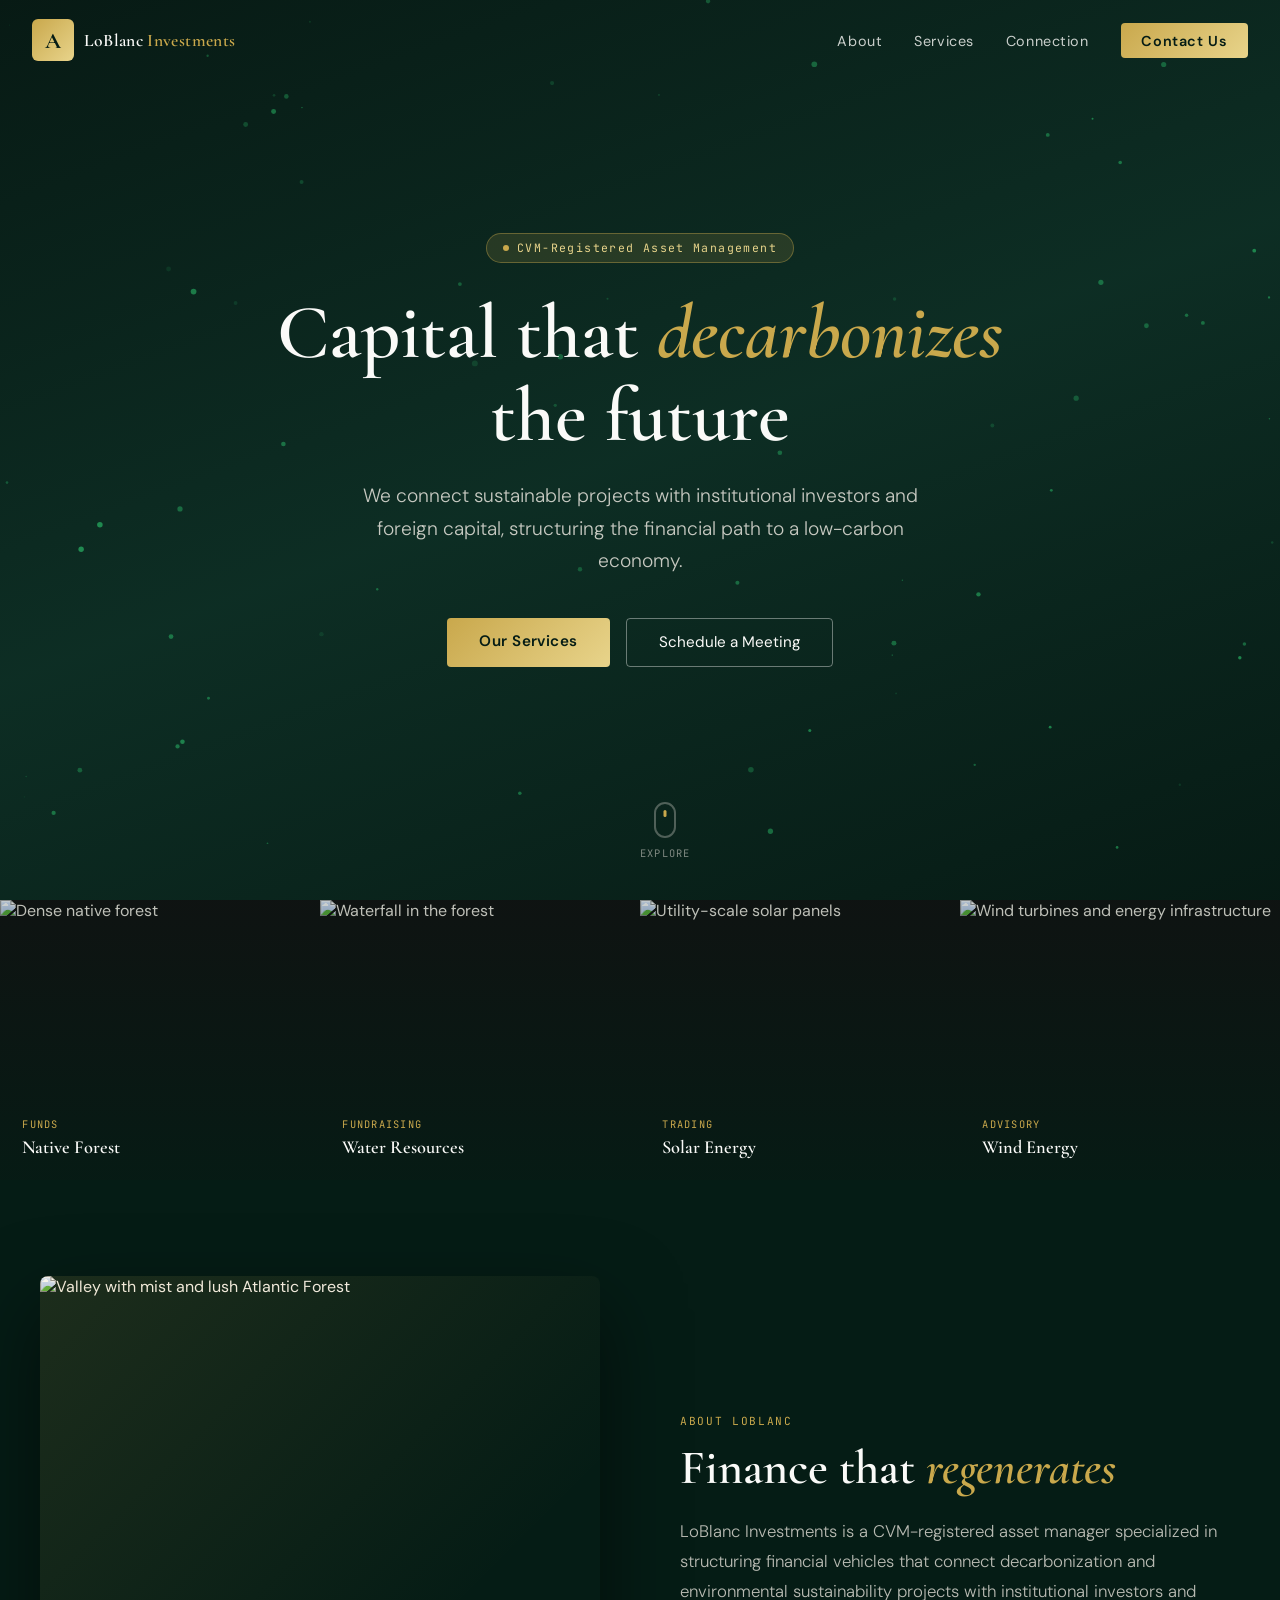
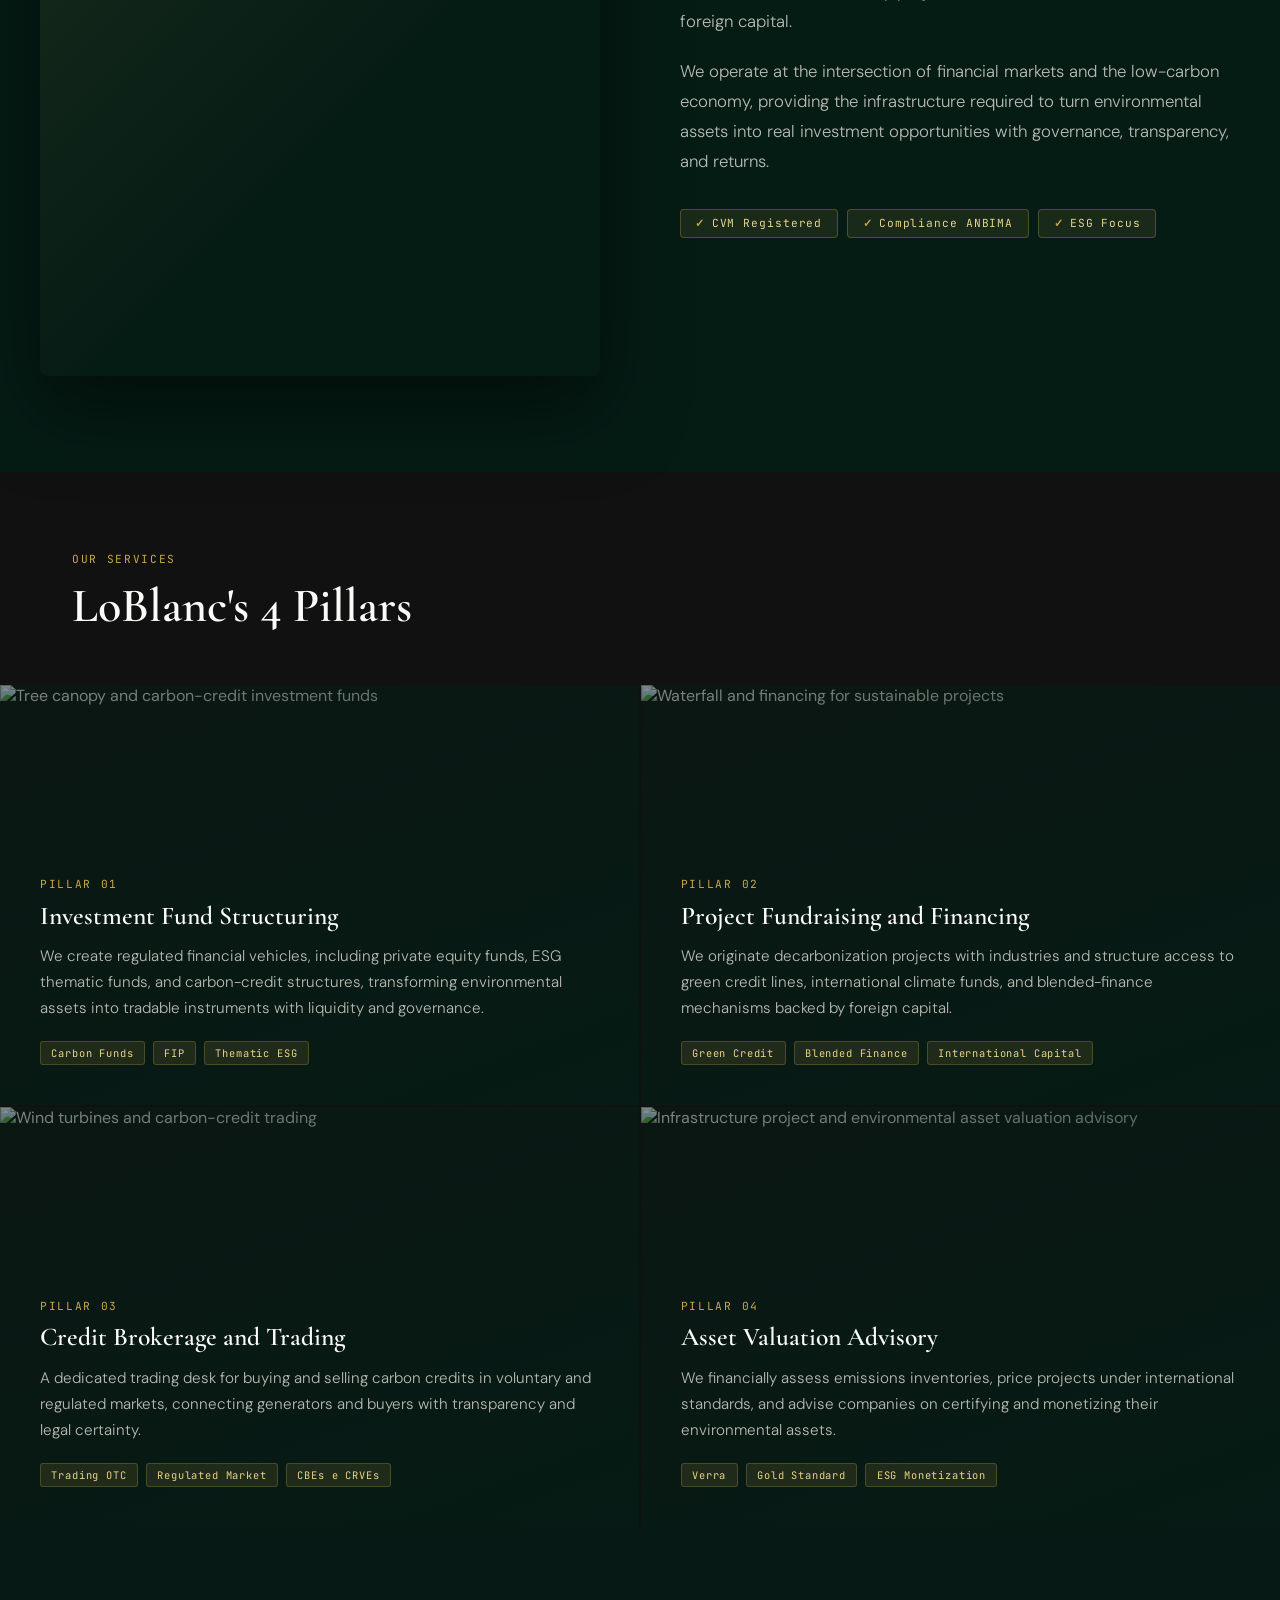
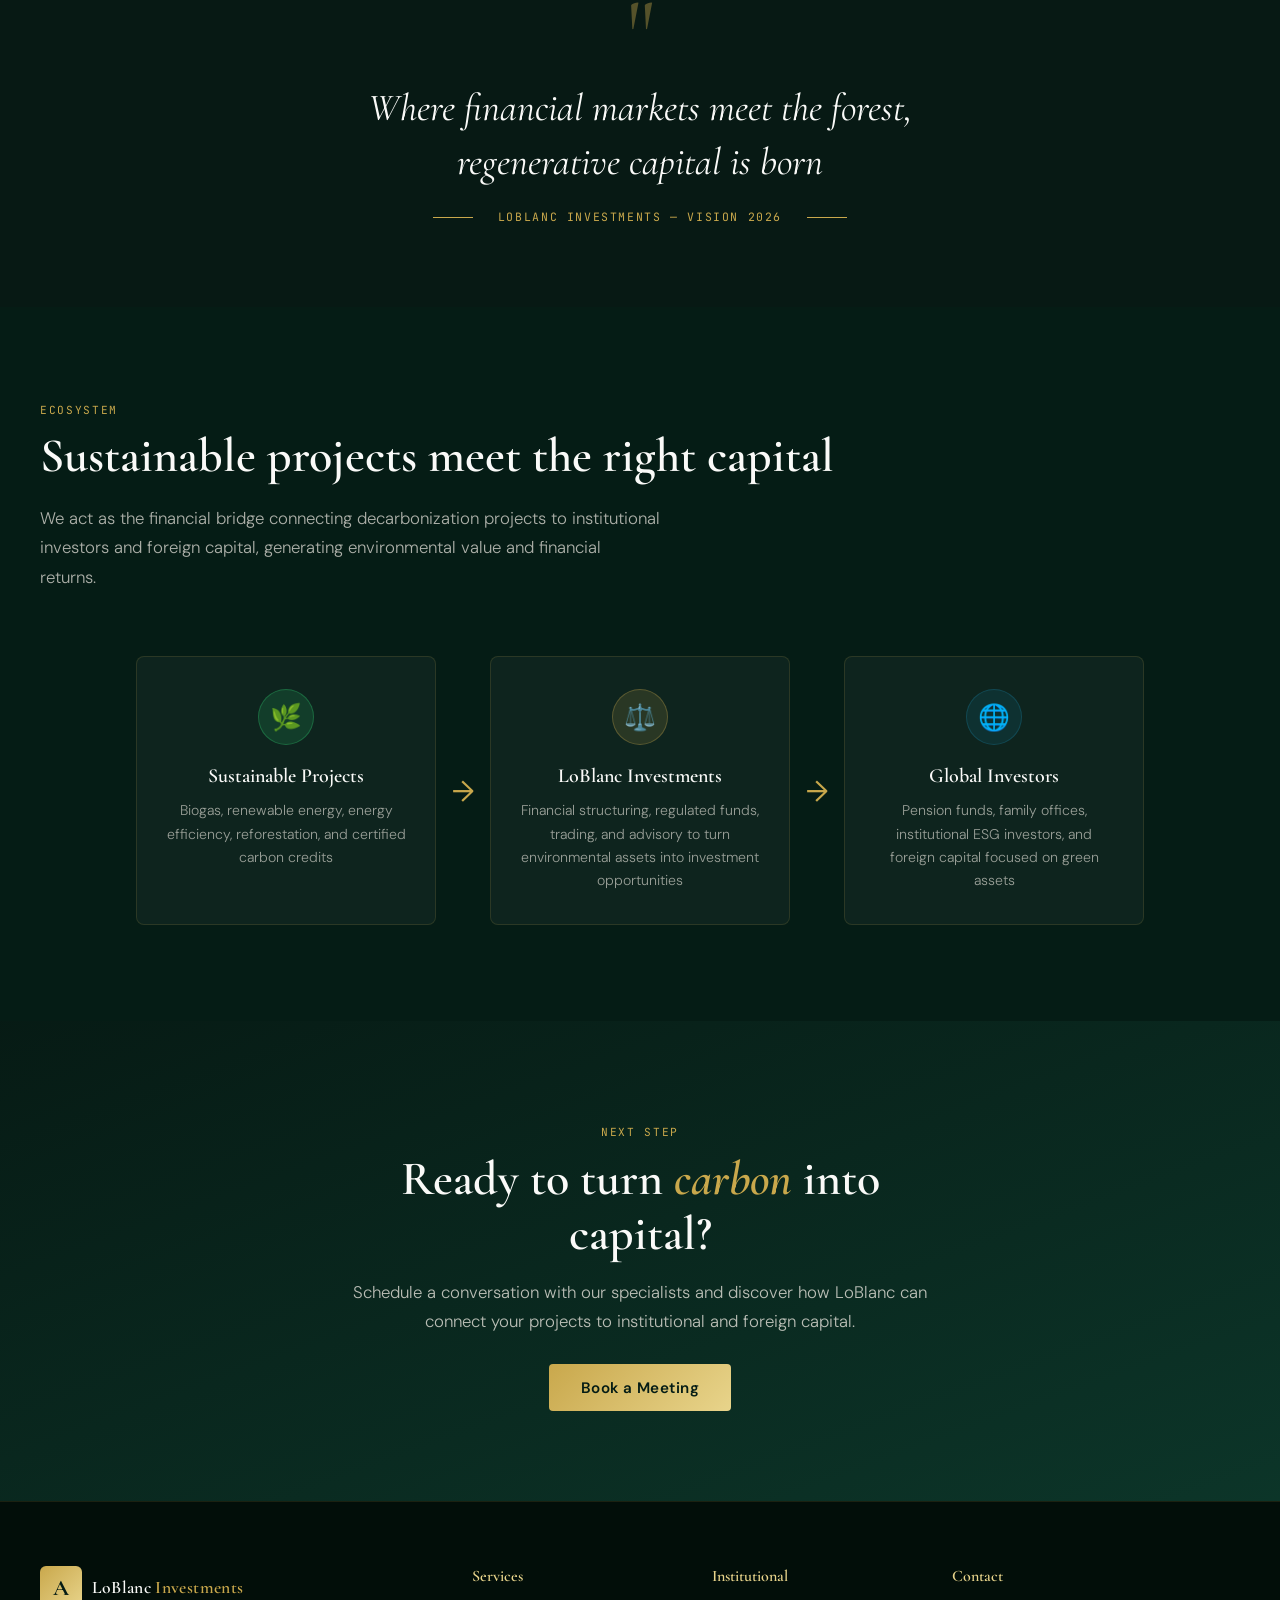
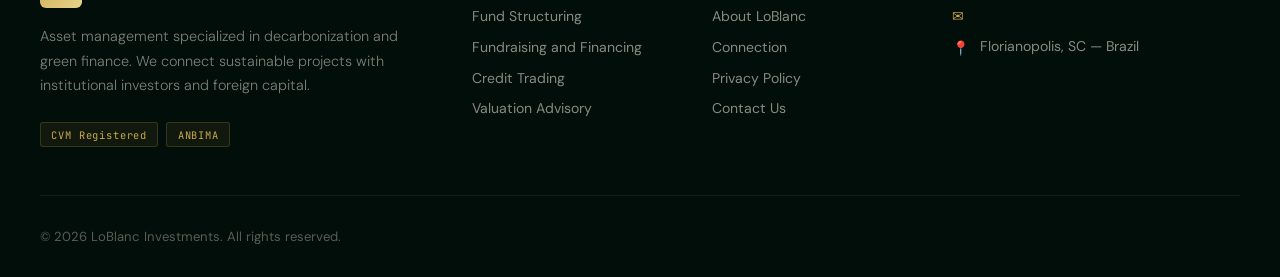
==== commit 912ab8c1: "Update index.html Translated to Portuguese to English and change image of background." ====
--- a/index.html
+++ b/index.html
@@ -1,1000 +1,1611 @@
 <!DOCTYPE html>
-<html lang="pt-BR">
+<html lang="en">
+
 <head>
-<meta charset="UTF-8"/>
-<meta name="viewport" content="width=device-width, initial-scale=1.0"/>
-<title>Adler Investimentos — Asset Management em Descarbonização</title>
-<meta name="description" content="Adler Investimentos é uma asset management registrada na CVM, especializada em descarbonização e créditos de carbono. Conectamos projetos sustentáveis a investidores institucionais e capital estrangeiro."/>
-<meta property="og:title" content="Adler Investimentos — Capital que descarboniza o futuro"/>
-<meta property="og:description" content="Asset management especializada em descarbonização e finanças verdes."/>
-<meta property="og:type" content="website"/>
-<link rel="preconnect" href="https://fonts.googleapis.com"/>
-<link rel="preconnect" href="https://fonts.gstatic.com" crossorigin/>
-<link href="https://fonts.googleapis.com/css2?family=Cormorant+Garamond:ital,wght@0,400;0,600;0,700;1,400;1,600&family=DM+Sans:wght@300;400;500;600&family=JetBrains+Mono:wght@400;500&display=swap" rel="stylesheet"/>
-<style>
-:root {
-  --forest-deep: #051C15;
-  --forest-dark: #0B3D2E;
-  --forest-mid: #1A6B4A;
-  --gold: #C9A84C;
-  --gold-light: #E8D48B;
-  --green-leaf: #2ECC71;
-  --blue-water: #1A7FA0;
-  --charcoal: #111111;
-  --cream: #F5F0E8;
-  --warm-white: #FAFAF8;
-  --font-display: 'Cormorant Garamond', serif;
-  --font-body: 'DM Sans', sans-serif;
-  --font-mono: 'JetBrains Mono', monospace;
-}
-*, *::before, *::after { box-sizing: border-box; margin: 0; padding: 0; }
-html { scroll-behavior: smooth; }
-body {
-  font-family: var(--font-body);
-  background: var(--charcoal);
-  color: var(--cream);
-  overflow-x: hidden;
-}
-/* ===== NAVBAR ===== */
-#navbar {
-  position: fixed; top: 0; left: 0; right: 0; z-index: 1000;
-  padding: 1.2rem 2rem;
-  display: flex; align-items: center; justify-content: space-between;
-  transition: background 0.4s ease, padding 0.4s ease, backdrop-filter 0.4s ease;
-}
-#navbar.scrolled {
-  background: rgba(5, 28, 21, 0.95);
-  backdrop-filter: blur(12px);
-  padding: 0.8rem 2rem;
-  border-bottom: 1px solid rgba(201,168,76,0.15);
-}
-.nav-logo {
-  display: flex; align-items: center; gap: 0.6rem;
-  text-decoration: none;
-}
-.nav-logo-icon {
-  width: 42px; height: 42px;
-  background: linear-gradient(135deg, var(--gold), var(--gold-light));
-  border-radius: 6px;
-  display: flex; align-items: center; justify-content: center;
-  font-family: var(--font-display);
-  font-size: 1.4rem; font-weight: 700;
-  color: var(--forest-deep);
-  flex-shrink: 0;
-}
-.nav-logo-text {
-  font-family: var(--font-display);
-  font-size: 1.1rem; font-weight: 600;
-  color: var(--warm-white); letter-spacing: 0.02em;
-}
-.nav-logo-text span { color: var(--gold); }
-.nav-links { display: flex; align-items: center; gap: 2rem; list-style: none; }
-.nav-links a {
-  color: rgba(250,250,248,0.8); text-decoration: none;
-  font-size: 0.9rem; font-weight: 400; letter-spacing: 0.04em;
-  transition: color 0.2s;
-}
-.nav-links a:hover { color: var(--gold); }
-.nav-cta {
-  background: linear-gradient(135deg, var(--gold), var(--gold-light));
-  color: var(--forest-deep) !important;
-  padding: 0.55rem 1.3rem;
-  border-radius: 4px;
-  font-weight: 600 !important;
-  letter-spacing: 0.03em;
-  transition: opacity 0.2s, transform 0.2s !important;
-}
-.nav-cta:hover { opacity: 0.9; transform: translateY(-1px); }
-/* Hamburger */
-.hamburger {
-  display: none; flex-direction: column; gap: 5px;
-  cursor: pointer; padding: 4px; background: none; border: none;
-}
-.hamburger span {
-  display: block; width: 24px; height: 2px;
-  background: var(--warm-white); border-radius: 2px;
-  transition: transform 0.3s, opacity 0.3s;
-}
-@media(max-width:768px) {
-  .nav-links { display: none; }
-  .hamburger { display: flex; }
-  .nav-links.open {
-    display: flex; flex-direction: column;
-    position: fixed; top: 60px; left: 0; right: 0;
-    background: rgba(5,28,21,0.98); backdrop-filter: blur(16px);
-    padding: 2rem; gap: 1.5rem; align-items: flex-start;
-  }
-}
-/* ===== HERO ===== */
-#hero {
-  position: relative; min-height: 100vh;
-  display: flex; align-items: center; justify-content: center;
-  overflow: hidden;
-}
-.hero-bg {
-  position: absolute; inset: 0;
-  background-image: url('https://images.unsplash.com/photo-1448375240586-882707db888b?w=1920&q=80');
-  background-size: cover; background-position: center;
-  transform: scale(1.08);
-  animation: heroZoom 20s ease-in-out infinite alternate;
-}
-@keyframes heroZoom {
-  from { transform: scale(1.08); }
-  to   { transform: scale(1.18); }
-}
-.hero-overlay {
-  position: absolute; inset: 0;
-  background: linear-gradient(160deg, rgba(5,28,21,0.82) 0%, rgba(11,61,46,0.65) 50%, rgba(5,28,21,0.88) 100%);
-}
-#particles-canvas {
-  position: absolute; inset: 0; pointer-events: none; z-index: 1;
-}
-.hero-content {
-  position: relative; z-index: 2;
-  text-align: center; padding: 0 1.5rem;
-  max-width: 860px; margin: 0 auto;
-}
-.hero-badge {
-  display: inline-flex; align-items: center; gap: 0.5rem;
-  background: rgba(201,168,76,0.15);
-  border: 1px solid rgba(201,168,76,0.4);
-  padding: 0.4rem 1rem;
-  border-radius: 100px;
-  font-family: var(--font-mono);
-  font-size: 0.72rem; letter-spacing: 0.12em;
-  color: var(--gold-light); margin-bottom: 1.8rem;
-  animation: fadeUp 0.8s ease both;
-}
-.hero-badge::before {
-  content: ''; width: 6px; height: 6px;
-  background: var(--gold); border-radius: 50%;
-  animation: pulse 2s infinite;
-}
-@keyframes pulse { 0%,100%{opacity:1;transform:scale(1)} 50%{opacity:0.5;transform:scale(1.4)} }
-.hero-title {
-  font-family: var(--font-display);
-  font-size: clamp(2.8rem, 6vw, 5.2rem);
-  font-weight: 600; line-height: 1.08;
-  color: var(--warm-white); margin-bottom: 1.4rem;
-  animation: fadeUp 0.9s 0.15s ease both;
-}
-.hero-title em { color: var(--gold); font-style: italic; }
-.hero-subtitle {
-  font-size: clamp(1rem, 2vw, 1.2rem);
-  color: rgba(245,240,232,0.8);
-  max-width: 600px; margin: 0 auto 2.5rem;
-  line-height: 1.7; font-weight: 300;
-  animation: fadeUp 1s 0.3s ease both;
-}
-.hero-btns {
-  display: flex; gap: 1rem; justify-content: center; flex-wrap: wrap;
-  animation: fadeUp 1s 0.45s ease both;
-}
-.btn-primary {
-  background: linear-gradient(135deg, var(--gold), var(--gold-light));
-  color: var(--forest-deep);
-  padding: 0.85rem 2rem; border-radius: 4px;
-  font-weight: 600; font-size: 0.95rem;
-  text-decoration: none; border: none; cursor: pointer;
-  transition: transform 0.2s, box-shadow 0.2s;
-  letter-spacing: 0.03em;
-}
-.btn-primary:hover { transform: translateY(-2px); box-shadow: 0 8px 24px rgba(201,168,76,0.35); }
-.btn-outline {
-  background: transparent;
-  color: var(--warm-white);
-  border: 1px solid rgba(250,250,248,0.4);
-  padding: 0.85rem 2rem; border-radius: 4px;
-  font-weight: 400; font-size: 0.95rem;
-  text-decoration: none; cursor: pointer;
-  transition: border-color 0.2s, color 0.2s;
-}
-.btn-outline:hover { border-color: var(--gold); color: var(--gold); }
-.scroll-indicator {
-  position: absolute; bottom: 2.5rem; left: 50%; transform: translateX(-50%);
-  z-index: 2; display: flex; flex-direction: column; align-items: center; gap: 0.5rem;
-  animation: fadeUp 1s 0.7s ease both;
-}
-.scroll-indicator span {
-  font-family: var(--font-mono); font-size: 0.65rem;
-  letter-spacing: 0.12em; color: rgba(245,240,232,0.5); text-transform: uppercase;
-}
-.scroll-mouse {
-  width: 22px; height: 36px;
-  border: 2px solid rgba(245,240,232,0.3);
-  border-radius: 11px; position: relative;
-}
-.scroll-mouse::after {
-  content: ''; position: absolute;
-  width: 3px; height: 7px;
-  background: var(--gold); border-radius: 2px;
-  left: 50%; top: 6px; transform: translateX(-50%);
-  animation: scrollDot 2s infinite;
-}
-@keyframes scrollDot { 0%,100%{opacity:1;top:6px} 50%{opacity:0;top:18px} }
-@keyframes fadeUp { from{opacity:0;transform:translateY(24px)} to{opacity:1;transform:translateY(0)} }
-
-/* ===== IMAGE BAND ===== */
-#image-band { display: grid; grid-template-columns: repeat(4,1fr); height: 280px; }
-@media(max-width:1000px) { #image-band { grid-template-columns: repeat(2,1fr); height: 400px; } }
-@media(max-width:600px)  { #image-band { grid-template-columns: 1fr; height: auto; } }
-.band-panel {
-  position: relative; overflow: hidden; cursor: default;
-}
-.band-panel img {
-  width: 100%; height: 100%; object-fit: cover;
-  transition: transform 0.6s ease;
-  display: block;
-}
-.band-panel:hover img { transform: scale(1.07); }
-.band-overlay {
-  position: absolute; inset: 0;
-  background: linear-gradient(to top, rgba(5,28,21,0.88) 0%, rgba(5,28,21,0.2) 100%);
-  display: flex; flex-direction: column;
-  align-items: flex-start; justify-content: flex-end;
-  padding: 1.4rem;
-}
-.band-label {
-  font-family: var(--font-mono); font-size: 0.65rem;
-  letter-spacing: 0.12em; color: var(--gold);
-  text-transform: uppercase; margin-bottom: 0.3rem;
-}
-.band-title {
-  font-family: var(--font-display);
-  font-size: 1.15rem; font-weight: 600;
-  color: var(--warm-white); line-height: 1.2;
-}
-@media(max-width:600px) { .band-panel { height: 200px; } }
-
-/* ===== SECTIONS COMMON ===== */
-section { padding: 6rem 2rem; }
-.section-inner { max-width: 1200px; margin: 0 auto; }
-.section-tag {
-  font-family: var(--font-mono); font-size: 0.7rem;
-  letter-spacing: 0.15em; color: var(--gold);
-  text-transform: uppercase; margin-bottom: 0.8rem;
-}
-.section-title {
-  font-family: var(--font-display);
-  font-size: clamp(2rem, 4vw, 3rem);
-  font-weight: 600; line-height: 1.15;
-  color: var(--warm-white); margin-bottom: 1.2rem;
-}
-.section-title em { color: var(--gold); font-style: italic; }
-
-/* ===== SOBRE ===== */
-#sobre { background: var(--forest-deep); }
-.about-grid {
-  display: grid; grid-template-columns: 1fr 1fr;
-  gap: 5rem; align-items: center;
-}
-@media(max-width:768px) { .about-grid { grid-template-columns: 1fr; gap: 2.5rem; } }
-.about-img-wrap {
-  border-radius: 8px; overflow: hidden;
-  position: relative;
-  box-shadow: 0 32px 80px rgba(0,0,0,0.5);
-}
-.about-img-wrap::after {
-  content: ''; position: absolute; inset: 0;
-  background: linear-gradient(135deg, rgba(201,168,76,0.12) 0%, transparent 60%);
-  pointer-events: none;
-}
-.about-img-wrap img { width: 100%; height: 100%; object-fit: cover; display: block; aspect-ratio: 4/5; }
-.about-text p {
-  color: rgba(245,240,232,0.75);
-  line-height: 1.8; font-size: 1.05rem; font-weight: 300;
-  margin-bottom: 1.2rem;
-}
-.badges-row { display: flex; flex-wrap: wrap; gap: 0.6rem; margin-top: 2rem; }
-.badge {
-  display: inline-flex; align-items: center; gap: 0.4rem;
-  background: rgba(201,168,76,0.1);
-  border: 1px solid rgba(201,168,76,0.3);
-  border-radius: 4px;
-  padding: 0.4rem 0.9rem;
-  font-family: var(--font-mono); font-size: 0.7rem;
-  letter-spacing: 0.08em; color: var(--gold-light);
-}
-.badge::before { content: '✓'; color: var(--gold); font-weight: 700; }
-
-/* ===== PILARES ===== */
-#pilares { background: var(--charcoal); }
-.pilares-grid {
-  display: grid; grid-template-columns: repeat(2, 1fr);
-  gap: 1.5px;
-}
-@media(max-width:768px) { .pilares-grid { grid-template-columns: 1fr; } }
-.pilar-card {
-  position: relative; overflow: hidden;
-  min-height: 420px; cursor: default;
-}
-.pilar-card img {
-  position: absolute; inset: 0;
-  width: 100%; height: 100%; object-fit: cover;
-  transition: transform 0.7s ease;
-}
-.pilar-card:hover img { transform: scale(1.06); }
-.pilar-overlay {
-  position: absolute; inset: 0;
-  background: linear-gradient(160deg, rgba(5,28,21,0.5) 0%, rgba(5,28,21,0.92) 100%);
-  display: flex; flex-direction: column;
-  justify-content: flex-end;
-  padding: 2.5rem;
-  transition: background 0.4s;
-}
-.pilar-card:hover .pilar-overlay {
-  background: linear-gradient(160deg, rgba(5,28,21,0.6) 0%, rgba(5,28,21,0.96) 100%);
-}
-.pilar-num {
-  font-family: var(--font-mono);
-  font-size: 0.7rem; letter-spacing: 0.15em;
-  color: var(--gold); margin-bottom: 0.6rem;
-}
-.pilar-title {
-  font-family: var(--font-display);
-  font-size: 1.6rem; font-weight: 600;
-  color: var(--warm-white); margin-bottom: 0.8rem; line-height: 1.2;
-}
-.pilar-desc {
-  color: rgba(245,240,232,0.75);
-  font-size: 0.95rem; line-height: 1.7; font-weight: 300;
-  margin-bottom: 1.2rem;
-}
-.pilar-tags { display: flex; flex-wrap: wrap; gap: 0.5rem; }
-.pilar-tag {
-  font-family: var(--font-mono); font-size: 0.65rem;
-  letter-spacing: 0.08em; color: var(--gold-light);
-  background: rgba(201,168,76,0.12);
-  border: 1px solid rgba(201,168,76,0.25);
-  padding: 0.25rem 0.65rem; border-radius: 3px;
-}
-
-/* ===== QUOTE DIVIDER ===== */
-#quote-divider {
-  position: relative; min-height: 380px;
-  display: flex; align-items: center; justify-content: center;
-  overflow: hidden;
-}
-.quote-bg {
-  position: absolute; inset: 0;
-  background-image: url('https://images.unsplash.com/photo-1542401886-65d6c61db217?w=1920&q=80');
-  background-size: cover; background-position: center;
-}
-.quote-overlay-dark {
-  position: absolute; inset: 0;
-  background: rgba(5,28,21,0.78);
-}
-.quote-content {
-  position: relative; z-index: 1;
-  text-align: center; max-width: 780px; padding: 2rem;
-}
-.quote-mark {
-  font-family: var(--font-display);
-  font-size: 6rem; line-height: 0.5;
-  color: var(--gold); opacity: 0.4;
-  display: block; margin-bottom: 1.5rem;
-}
-.quote-text {
-  font-family: var(--font-display);
-  font-size: clamp(1.5rem, 3vw, 2.4rem);
-  font-style: italic; font-weight: 400;
-  color: var(--warm-white); line-height: 1.4;
-  margin-bottom: 1.2rem;
-}
-.quote-author {
-  font-family: var(--font-mono);
-  font-size: 0.72rem; letter-spacing: 0.14em;
-  color: var(--gold); text-transform: uppercase;
-}
-.quote-line {
-  display: inline-block; width: 40px; height: 1px;
-  background: var(--gold); margin: 0 1rem; vertical-align: middle;
-}
-
-/* ===== CONEXÃO ===== */
-#conexao { background: var(--forest-deep); }
-.conexao-subtitle {
-  color: rgba(245,240,232,0.7);
-  font-size: 1.05rem; line-height: 1.75;
-  max-width: 620px; font-weight: 300;
-  margin-bottom: 4rem;
-}
-.conexao-flow {
-  display: flex; align-items: stretch; gap: 0;
-  justify-content: center;
-}
-@media(max-width:768px) { .conexao-flow { flex-direction: column; align-items: center; } }
-.conexao-block {
-  flex: 1; max-width: 300px;
-  background: rgba(255,255,255,0.04);
-  border: 1px solid rgba(201,168,76,0.15);
-  border-radius: 8px; padding: 2rem 1.8rem;
-  text-align: center;
-  transition: border-color 0.3s, background 0.3s;
-}
-.conexao-block:hover {
-  border-color: rgba(201,168,76,0.4);
-  background: rgba(201,168,76,0.06);
-}
-.conexao-icon {
-  width: 56px; height: 56px; border-radius: 50%;
-  display: flex; align-items: center; justify-content: center;
-  margin: 0 auto 1.2rem;
-  font-size: 1.6rem;
-}
-.icon-green { background: rgba(46,204,113,0.15); border: 1px solid rgba(46,204,113,0.3); }
-.icon-gold  { background: rgba(201,168,76,0.15); border: 1px solid rgba(201,168,76,0.3); }
-.icon-blue  { background: rgba(26,127,160,0.15); border: 1px solid rgba(26,127,160,0.3); }
-.conexao-block-title {
-  font-family: var(--font-display);
-  font-size: 1.25rem; font-weight: 600;
-  color: var(--warm-white); margin-bottom: 0.7rem;
-}
-.conexao-block-desc {
-  font-size: 0.88rem; color: rgba(245,240,232,0.6);
-  line-height: 1.65; font-weight: 300;
-}
-.conexao-arrow {
-  display: flex; align-items: center; justify-content: center;
-  padding: 0 1rem; color: var(--gold); font-size: 1.8rem;
-  flex-shrink: 0;
-}
-@media(max-width:768px) {
-  .conexao-arrow { transform: rotate(90deg); padding: 0.5rem 0; }
-}
-
-/* ===== CTA ===== */
-#cta-section {
-  position: relative; min-height: 480px;
-  display: flex; align-items: center; justify-content: center;
-  overflow: hidden;
-}
-.cta-bg {
-  position: absolute; inset: 0;
-  background-image: url('https://images.unsplash.com/photo-1476231682828-37e571bc172f?w=1920&q=80');
-  background-size: cover; background-position: center;
-}
-.cta-overlay {
-  position: absolute; inset: 0;
-  background: linear-gradient(160deg, rgba(5,28,21,0.88) 0%, rgba(11,61,46,0.82) 100%);
-}
-.cta-content {
-  position: relative; z-index: 1;
-  text-align: center; max-width: 680px; padding: 2rem;
-}
-.cta-content .section-title { margin-bottom: 1rem; }
-.cta-content p {
-  color: rgba(245,240,232,0.75);
-  font-size: 1.05rem; line-height: 1.75; font-weight: 300;
-  margin-bottom: 2.5rem;
-}
-
-/* ===== FOOTER ===== */
-footer {
-  background: #020E09;
-  border-top: 1px solid rgba(201,168,76,0.12);
-  padding: 4rem 2rem 2rem;
-}
-.footer-inner { max-width: 1200px; margin: 0 auto; }
-.footer-grid {
-  display: grid; grid-template-columns: 2fr 1fr 1fr 1.5fr;
-  gap: 3rem; margin-bottom: 3rem;
-}
-@media(max-width:1000px) { .footer-grid { grid-template-columns: 1fr 1fr; } }
-@media(max-width:600px)  { .footer-grid { grid-template-columns: 1fr; } }
-.footer-brand-desc {
-  color: rgba(245,240,232,0.5);
-  font-size: 0.9rem; line-height: 1.7; font-weight: 300;
-  margin: 1rem 0 1.5rem;
-}
-.footer-col h4 {
-  font-family: var(--font-display);
-  font-size: 1rem; font-weight: 600;
-  color: var(--gold-light); margin-bottom: 1.2rem;
-}
-.footer-col ul { list-style: none; }
-.footer-col ul li { margin-bottom: 0.6rem; }
-.footer-col ul li a {
-  color: rgba(245,240,232,0.55);
-  text-decoration: none; font-size: 0.88rem;
-  transition: color 0.2s;
-}
-.footer-col ul li a:hover { color: var(--gold); }
-.footer-contact-item {
-  display: flex; align-items: flex-start; gap: 0.6rem;
-  color: rgba(245,240,232,0.55); font-size: 0.88rem;
-  margin-bottom: 0.7rem;
-}
-.footer-contact-item span:first-child { color: var(--gold); flex-shrink: 0; margin-top: 2px; }
-.footer-bottom {
-  display: flex; justify-content: space-between; align-items: center;
-  flex-wrap: wrap; gap: 1rem;
-  padding-top: 2rem;
-  border-top: 1px solid rgba(245,240,232,0.07);
-}
-.footer-copy {
-  font-size: 0.82rem; color: rgba(245,240,232,0.35);
-}
-.footer-badges { display: flex; gap: 0.6rem; flex-wrap: wrap; }
-.footer-badge {
-  font-family: var(--font-mono); font-size: 0.65rem;
-  letter-spacing: 0.08em; color: var(--gold);
-  background: rgba(201,168,76,0.08);
-  border: 1px solid rgba(201,168,76,0.2);
-  padding: 0.3rem 0.65rem; border-radius: 3px;
-}
-
-/* ===== SCROLL REVEAL ===== */
-.reveal {
-  opacity: 0; transform: translateY(32px);
-  transition: opacity 0.7s ease, transform 0.7s ease;
-}
-.reveal.visible { opacity: 1; transform: translateY(0); }
-.reveal-delay-1 { transition-delay: 0.1s; }
-.reveal-delay-2 { transition-delay: 0.2s; }
-.reveal-delay-3 { transition-delay: 0.3s; }
-
-/* ===== FORM MODAL ===== */
-.modal-backdrop {
-  display: none; position: fixed; inset: 0; z-index: 2000;
-  background: rgba(5,28,21,0.92); backdrop-filter: blur(8px);
-  align-items: center; justify-content: center;
-  padding: 1.5rem;
-}
-.modal-backdrop.open { display: flex; }
-.modal {
-  background: #0d2e21; border: 1px solid rgba(201,168,76,0.2);
-  border-radius: 10px; padding: 2.5rem; width: 100%; max-width: 520px;
-  position: relative;
-  animation: modalIn 0.35s ease;
-}
-@keyframes modalIn { from{opacity:0;transform:scale(0.94)} to{opacity:1;transform:scale(1)} }
-.modal-close {
-  position: absolute; top: 1.2rem; right: 1.2rem;
-  background: none; border: none; color: rgba(245,240,232,0.5);
-  font-size: 1.4rem; cursor: pointer; line-height: 1;
-  transition: color 0.2s;
-}
-.modal-close:hover { color: var(--gold); }
-.modal h2 {
-  font-family: var(--font-display);
-  font-size: 1.8rem; font-weight: 600;
-  color: var(--warm-white); margin-bottom: 0.4rem;
-}
-.modal p { color: rgba(245,240,232,0.6); font-size: 0.9rem; margin-bottom: 1.8rem; }
-.form-group { margin-bottom: 1.1rem; }
-.form-group label {
-  display: block; font-size: 0.78rem; font-weight: 500;
-  color: rgba(245,240,232,0.7); margin-bottom: 0.4rem;
-  letter-spacing: 0.04em;
-}
-.form-group input,
-.form-group textarea,
-.form-group select {
-  width: 100%;
-  background: rgba(255,255,255,0.06);
-  border: 1px solid rgba(201,168,76,0.2);
-  border-radius: 5px; padding: 0.7rem 1rem;
-  color: var(--warm-white); font-family: var(--font-body);
-  font-size: 0.92rem; outline: none;
-  transition: border-color 0.2s;
-}
-.form-group input:focus,
-.form-group textarea:focus,
-.form-group select:focus { border-color: var(--gold); }
-.form-group textarea { resize: vertical; min-height: 100px; }
-.form-group select option { background: #0d2e21; }
-.form-success {
-  display: none; text-align: center; padding: 1rem;
-}
-.form-success .check {
-  font-size: 3rem; margin-bottom: 0.8rem;
-}
-.form-success p { color: var(--gold-light); font-size: 1rem; }
-</style>
+  <meta charset="UTF-8" />
+  <meta name="viewport" content="width=device-width, initial-scale=1.0" />
+  <title>LoBlanc Investments — Decarbonization Asset Management</title>
+  <meta name="description"
+    content="LoBlanc Investments is a CVM-registered asset manager specialized in decarbonization and carbon credits. We connect sustainable projects with institutional investors and foreign capital." />
+  <meta property="og:title" content="LoBlanc Investments — Capital that decarbonizes the future" />
+  <meta property="og:description" content="Asset management specialized in decarbonization and green finance." />
+  <meta property="og:type" content="website" />
+  <link rel="preconnect" href="https://fonts.googleapis.com" />
+  <link rel="preconnect" href="https://fonts.gstatic.com" crossorigin />
+  <link
+    href="https://fonts.googleapis.com/css2?family=Cormorant+Garamond:ital,wght@0,400;0,600;0,700;1,400;1,600&family=DM+Sans:wght@300;400;500;600&family=JetBrains+Mono:wght@400;500&display=swap"
+    rel="stylesheet" />
+  <style>
+    :root {
+      --forest-deep: #051C15;
+      --forest-dark: #0B3D2E;
+      --forest-mid: #1A6B4A;
+      --gold: #C9A84C;
+      --gold-light: #E8D48B;
+      --green-leaf: #2ECC71;
+      --blue-water: #1A7FA0;
+      --charcoal: #111111;
+      --cream: #F5F0E8;
+      --warm-white: #FAFAF8;
+      --font-display: 'Cormorant Garamond', serif;
+      --font-body: 'DM Sans', sans-serif;
+      --font-mono: 'JetBrains Mono', monospace;
+    }
+
+    *,
+    *::before,
+    *::after {
+      box-sizing: border-box;
+      margin: 0;
+      padding: 0;
+    }
+
+    html {
+      scroll-behavior: smooth;
+    }
+
+    body {
+      font-family: var(--font-body);
+      background: var(--charcoal);
+      color: var(--cream);
+      overflow-x: hidden;
+    }
+
+    /* ===== NAVBAR ===== */
+    #navbar {
+      position: fixed;
+      top: 0;
+      left: 0;
+      right: 0;
+      z-index: 1000;
+      padding: 1.2rem 2rem;
+      display: flex;
+      align-items: center;
+      justify-content: space-between;
+      transition: background 0.4s ease, padding 0.4s ease, backdrop-filter 0.4s ease;
+    }
+
+    #navbar.scrolled {
+      background: rgba(5, 28, 21, 0.95);
+      backdrop-filter: blur(12px);
+      padding: 0.8rem 2rem;
+      border-bottom: 1px solid rgba(201, 168, 76, 0.15);
+    }
+
+    .nav-logo {
+      display: flex;
+      align-items: center;
+      gap: 0.6rem;
+      text-decoration: none;
+    }
+
+    .nav-logo-icon {
+      width: 42px;
+      height: 42px;
+      background: linear-gradient(135deg, var(--gold), var(--gold-light));
+      border-radius: 6px;
+      display: flex;
+      align-items: center;
+      justify-content: center;
+      font-family: var(--font-display);
+      font-size: 1.4rem;
+      font-weight: 700;
+      color: var(--forest-deep);
+      flex-shrink: 0;
+    }
+
+    .nav-logo-text {
+      font-family: var(--font-display);
+      font-size: 1.1rem;
+      font-weight: 600;
+      color: var(--warm-white);
+      letter-spacing: 0.02em;
+    }
+
+    .nav-logo-text span {
+      color: var(--gold);
+    }
+
+    .nav-links {
+      display: flex;
+      align-items: center;
+      gap: 2rem;
+      list-style: none;
+    }
+
+    .nav-links a {
+      color: rgba(250, 250, 248, 0.8);
+      text-decoration: none;
+      font-size: 0.9rem;
+      font-weight: 400;
+      letter-spacing: 0.04em;
+      transition: color 0.2s;
+    }
+
+    .nav-links a:hover {
+      color: var(--gold);
+    }
+
+    .nav-cta {
+      background: linear-gradient(135deg, var(--gold), var(--gold-light));
+      color: var(--forest-deep) !important;
+      padding: 0.55rem 1.3rem;
+      border-radius: 4px;
+      font-weight: 600 !important;
+      letter-spacing: 0.03em;
+      transition: opacity 0.2s, transform 0.2s !important;
+    }
+
+    .nav-cta:hover {
+      opacity: 0.9;
+      transform: translateY(-1px);
+    }
+
+    /* Hamburger */
+    .hamburger {
+      display: none;
+      flex-direction: column;
+      gap: 5px;
+      cursor: pointer;
+      padding: 4px;
+      background: none;
+      border: none;
+    }
+
+    .hamburger span {
+      display: block;
+      width: 24px;
+      height: 2px;
+      background: var(--warm-white);
+      border-radius: 2px;
+      transition: transform 0.3s, opacity 0.3s;
+    }
+
+    @media(max-width:768px) {
+      .nav-links {
+        display: none;
+      }
+
+      .hamburger {
+        display: flex;
+      }
+
+      .nav-links.open {
+        display: flex;
+        flex-direction: column;
+        position: fixed;
+        top: 60px;
+        left: 0;
+        right: 0;
+        background: rgba(5, 28, 21, 0.98);
+        backdrop-filter: blur(16px);
+        padding: 2rem;
+        gap: 1.5rem;
+        align-items: flex-start;
+      }
+    }
+
+    /* ===== HERO ===== */
+    #hero {
+      position: relative;
+      min-height: 100vh;
+      display: flex;
+      align-items: center;
+      justify-content: center;
+      overflow: hidden;
+    }
+
+    .hero-bg {
+      position: absolute;
+      inset: 0;
+      background-image: url('https://www.classictic.com/pictures/25/44/254460/1170765-AdobeStock_97063784.jpeg?w=1920&q=80');
+      background-size: cover;
+      background-position: center;
+      transform: scale(1.08);
+      animation: heroZoom 20s ease-in-out infinite alternate;
+    }
+
+    @keyframes heroZoom {
+      from {
+        transform: scale(1.08);
+      }
+
+      to {
+        transform: scale(1.18);
+      }
+    }
+
+    .hero-overlay {
+      position: absolute;
+      inset: 0;
+      background: linear-gradient(160deg, rgba(5, 28, 21, 0.82) 0%, rgba(11, 61, 46, 0.65) 50%, rgba(5, 28, 21, 0.88) 100%);
+    }
+
+    #particles-canvas {
+      position: absolute;
+      inset: 0;
+      pointer-events: none;
+      z-index: 1;
+    }
+
+    .hero-content {
+      position: relative;
+      z-index: 2;
+      text-align: center;
+      padding: 0 1.5rem;
+      max-width: 860px;
+      margin: 0 auto;
+    }
+
+    .hero-badge {
+      display: inline-flex;
+      align-items: center;
+      gap: 0.5rem;
+      background: rgba(201, 168, 76, 0.15);
+      border: 1px solid rgba(201, 168, 76, 0.4);
+      padding: 0.4rem 1rem;
+      border-radius: 100px;
+      font-family: var(--font-mono);
+      font-size: 0.72rem;
+      letter-spacing: 0.12em;
+      color: var(--gold-light);
+      margin-bottom: 1.8rem;
+      animation: fadeUp 0.8s ease both;
+    }
+
+    .hero-badge::before {
+      content: '';
+      width: 6px;
+      height: 6px;
+      background: var(--gold);
+      border-radius: 50%;
+      animation: pulse 2s infinite;
+    }
+
+    @keyframes pulse {
+
+      0%,
+      100% {
+        opacity: 1;
+        transform: scale(1)
+      }
+
+      50% {
+        opacity: 0.5;
+        transform: scale(1.4)
+      }
+    }
+
+    .hero-title {
+      font-family: var(--font-display);
+      font-size: clamp(2.8rem, 6vw, 5.2rem);
+      font-weight: 600;
+      line-height: 1.08;
+      color: var(--warm-white);
+      margin-bottom: 1.4rem;
+      animation: fadeUp 0.9s 0.15s ease both;
+    }
+
+    .hero-title em {
+      color: var(--gold);
+      font-style: italic;
+    }
+
+    .hero-subtitle {
+      font-size: clamp(1rem, 2vw, 1.2rem);
+      color: rgba(245, 240, 232, 0.8);
+      max-width: 600px;
+      margin: 0 auto 2.5rem;
+      line-height: 1.7;
+      font-weight: 300;
+      animation: fadeUp 1s 0.3s ease both;
+    }
+
+    .hero-btns {
+      display: flex;
+      gap: 1rem;
+      justify-content: center;
+      flex-wrap: wrap;
+      animation: fadeUp 1s 0.45s ease both;
+    }
+
+    .btn-primary {
+      background: linear-gradient(135deg, var(--gold), var(--gold-light));
+      color: var(--forest-deep);
+      padding: 0.85rem 2rem;
+      border-radius: 4px;
+      font-weight: 600;
+      font-size: 0.95rem;
+      text-decoration: none;
+      border: none;
+      cursor: pointer;
+      transition: transform 0.2s, box-shadow 0.2s;
+      letter-spacing: 0.03em;
+    }
+
+    .btn-primary:hover {
+      transform: translateY(-2px);
+      box-shadow: 0 8px 24px rgba(201, 168, 76, 0.35);
+    }
+
+    .btn-outline {
+      background: transparent;
+      color: var(--warm-white);
+      border: 1px solid rgba(250, 250, 248, 0.4);
+      padding: 0.85rem 2rem;
+      border-radius: 4px;
+      font-weight: 400;
+      font-size: 0.95rem;
+      text-decoration: none;
+      cursor: pointer;
+      transition: border-color 0.2s, color 0.2s;
+    }
+
+    .btn-outline:hover {
+      border-color: var(--gold);
+      color: var(--gold);
+    }
+
+    .scroll-indicator {
+      position: absolute;
+      bottom: 2.5rem;
+      left: 50%;
+      transform: translateX(-50%);
+      z-index: 2;
+      display: flex;
+      flex-direction: column;
+      align-items: center;
+      gap: 0.5rem;
+      animation: fadeUp 1s 0.7s ease both;
+    }
+
+    .scroll-indicator span {
+      font-family: var(--font-mono);
+      font-size: 0.65rem;
+      letter-spacing: 0.12em;
+      color: rgba(245, 240, 232, 0.5);
+      text-transform: uppercase;
+    }
+
+    .scroll-mouse {
+      width: 22px;
+      height: 36px;
+      border: 2px solid rgba(245, 240, 232, 0.3);
+      border-radius: 11px;
+      position: relative;
+    }
+
+    .scroll-mouse::after {
+      content: '';
+      position: absolute;
+      width: 3px;
+      height: 7px;
+      background: var(--gold);
+      border-radius: 2px;
+      left: 50%;
+      top: 6px;
+      transform: translateX(-50%);
+      animation: scrollDot 2s infinite;
+    }
+
+    @keyframes scrollDot {
+
+      0%,
+      100% {
+        opacity: 1;
+        top: 6px
+      }
+
+      50% {
+        opacity: 0;
+        top: 18px
+      }
+    }
+
+    @keyframes fadeUp {
+      from {
+        opacity: 0;
+        transform: translateY(24px)
+      }
+
+      to {
+        opacity: 1;
+        transform: translateY(0)
+      }
+    }
+
+    /* ===== IMAGE BAND ===== */
+    #image-band {
+      display: grid;
+      grid-template-columns: repeat(4, 1fr);
+      height: 280px;
+    }
+
+    @media(max-width:1000px) {
+      #image-band {
+        grid-template-columns: repeat(2, 1fr);
+        height: 400px;
+      }
+    }
+
+    @media(max-width:600px) {
+      #image-band {
+        grid-template-columns: 1fr;
+        height: auto;
+      }
+    }
+
+    .band-panel {
+      position: relative;
+      overflow: hidden;
+      cursor: default;
+    }
+
+    .band-panel img {
+      width: 100%;
+      height: 100%;
+      object-fit: cover;
+      transition: transform 0.6s ease;
+      display: block;
+    }
+
+    .band-panel:hover img {
+      transform: scale(1.07);
+    }
+
+    .band-overlay {
+      position: absolute;
+      inset: 0;
+      background: linear-gradient(to top, rgba(5, 28, 21, 0.88) 0%, rgba(5, 28, 21, 0.2) 100%);
+      display: flex;
+      flex-direction: column;
+      align-items: flex-start;
+      justify-content: flex-end;
+      padding: 1.4rem;
+    }
+
+    .band-label {
+      font-family: var(--font-mono);
+      font-size: 0.65rem;
+      letter-spacing: 0.12em;
+      color: var(--gold);
+      text-transform: uppercase;
+      margin-bottom: 0.3rem;
+    }
+
+    .band-title {
+      font-family: var(--font-display);
+      font-size: 1.15rem;
+      font-weight: 600;
+      color: var(--warm-white);
+      line-height: 1.2;
+    }
+
+    @media(max-width:600px) {
+      .band-panel {
+        height: 200px;
+      }
+    }
+
+    /* ===== SECTIONS COMMON ===== */
+    section {
+      padding: 6rem 2rem;
+    }
+
+    .section-inner {
+      max-width: 1200px;
+      margin: 0 auto;
+    }
+
+    .section-tag {
+      font-family: var(--font-mono);
+      font-size: 0.7rem;
+      letter-spacing: 0.15em;
+      color: var(--gold);
+      text-transform: uppercase;
+      margin-bottom: 0.8rem;
+    }
+
+    .section-title {
+      font-family: var(--font-display);
+      font-size: clamp(2rem, 4vw, 3rem);
+      font-weight: 600;
+      line-height: 1.15;
+      color: var(--warm-white);
+      margin-bottom: 1.2rem;
+    }
+
+    .section-title em {
+      color: var(--gold);
+      font-style: italic;
+    }
+
+    /* ===== SOBRE ===== */
+    #sobre {
+      background: var(--forest-deep);
+    }
+
+    .about-grid {
+      display: grid;
+      grid-template-columns: 1fr 1fr;
+      gap: 5rem;
+      align-items: center;
+    }
+
+    @media(max-width:768px) {
+      .about-grid {
+        grid-template-columns: 1fr;
+        gap: 2.5rem;
+      }
+    }
+
+    .about-img-wrap {
+      border-radius: 8px;
+      overflow: hidden;
+      position: relative;
+      box-shadow: 0 32px 80px rgba(0, 0, 0, 0.5);
+    }
+
+    .about-img-wrap::after {
+      content: '';
+      position: absolute;
+      inset: 0;
+      background: linear-gradient(135deg, rgba(201, 168, 76, 0.12) 0%, transparent 60%);
+      pointer-events: none;
+    }
+
+    .about-img-wrap img {
+      width: 100%;
+      height: 100%;
+      object-fit: cover;
+      display: block;
+      aspect-ratio: 4/5;
+    }
+
+    .about-text p {
+      color: rgba(245, 240, 232, 0.75);
+      line-height: 1.8;
+      font-size: 1.05rem;
+      font-weight: 300;
+      margin-bottom: 1.2rem;
+    }
+
+    .badges-row {
+      display: flex;
+      flex-wrap: wrap;
+      gap: 0.6rem;
+      margin-top: 2rem;
+    }
+
+    .badge {
+      display: inline-flex;
+      align-items: center;
+      gap: 0.4rem;
+      background: rgba(201, 168, 76, 0.1);
+      border: 1px solid rgba(201, 168, 76, 0.3);
+      border-radius: 4px;
+      padding: 0.4rem 0.9rem;
+      font-family: var(--font-mono);
+      font-size: 0.7rem;
+      letter-spacing: 0.08em;
+      color: var(--gold-light);
+    }
+
+    .badge::before {
+      content: '✓';
+      color: var(--gold);
+      font-weight: 700;
+    }
+
+    /* ===== PILARES ===== */
+    #pilares {
+      background: var(--charcoal);
+    }
+
+    .pilares-grid {
+      display: grid;
+      grid-template-columns: repeat(2, 1fr);
+      gap: 1.5px;
+    }
+
+    @media(max-width:768px) {
+      .pilares-grid {
+        grid-template-columns: 1fr;
+      }
+    }
+
+    .pilar-card {
+      position: relative;
+      overflow: hidden;
+      min-height: 420px;
+      cursor: default;
+    }
+
+    .pilar-card img {
+      position: absolute;
+      inset: 0;
+      width: 100%;
+      height: 100%;
+      object-fit: cover;
+      transition: transform 0.7s ease;
+    }
+
+    .pilar-card:hover img {
+      transform: scale(1.06);
+    }
+
+    .pilar-overlay {
+      position: absolute;
+      inset: 0;
+      background: linear-gradient(160deg, rgba(5, 28, 21, 0.5) 0%, rgba(5, 28, 21, 0.92) 100%);
+      display: flex;
+      flex-direction: column;
+      justify-content: flex-end;
+      padding: 2.5rem;
+      transition: background 0.4s;
+    }
+
+    .pilar-card:hover .pilar-overlay {
+      background: linear-gradient(160deg, rgba(5, 28, 21, 0.6) 0%, rgba(5, 28, 21, 0.96) 100%);
+    }
+
+    .pilar-num {
+      font-family: var(--font-mono);
+      font-size: 0.7rem;
+      letter-spacing: 0.15em;
+      color: var(--gold);
+      margin-bottom: 0.6rem;
+    }
+
+    .pilar-title {
+      font-family: var(--font-display);
+      font-size: 1.6rem;
+      font-weight: 600;
+      color: var(--warm-white);
+      margin-bottom: 0.8rem;
+      line-height: 1.2;
+    }
+
+    .pilar-desc {
+      color: rgba(245, 240, 232, 0.75);
+      font-size: 0.95rem;
+      line-height: 1.7;
+      font-weight: 300;
+      margin-bottom: 1.2rem;
+    }
+
+    .pilar-tags {
+      display: flex;
+      flex-wrap: wrap;
+      gap: 0.5rem;
+    }
+
+    .pilar-tag {
+      font-family: var(--font-mono);
+      font-size: 0.65rem;
+      letter-spacing: 0.08em;
+      color: var(--gold-light);
+      background: rgba(201, 168, 76, 0.12);
+      border: 1px solid rgba(201, 168, 76, 0.25);
+      padding: 0.25rem 0.65rem;
+      border-radius: 3px;
+    }
+
+    /* ===== QUOTE DIVIDER ===== */
+    #quote-divider {
+      position: relative;
+      min-height: 380px;
+      display: flex;
+      align-items: center;
+      justify-content: center;
+      overflow: hidden;
+    }
+
+    .quote-bg {
+      position: absolute;
+      inset: 0;
+      background-image: url('https://images.unsplash.com/photo-1542401886-65d6c61db217?w=1920&q=80');
+      background-size: cover;
+      background-position: center;
+    }
+
+    .quote-overlay-dark {
+      position: absolute;
+      inset: 0;
+      background: rgba(5, 28, 21, 0.78);
+    }
+
+    .quote-content {
+      position: relative;
+      z-index: 1;
+      text-align: center;
+      max-width: 780px;
+      padding: 2rem;
+    }
+
+    .quote-mark {
+      font-family: var(--font-display);
+      font-size: 6rem;
+      line-height: 0.5;
+      color: var(--gold);
+      opacity: 0.4;
+      display: block;
+      margin-bottom: 1.5rem;
+    }
+
+    .quote-text {
+      font-family: var(--font-display);
+      font-size: clamp(1.5rem, 3vw, 2.4rem);
+      font-style: italic;
+      font-weight: 400;
+      color: var(--warm-white);
+      line-height: 1.4;
+      margin-bottom: 1.2rem;
+    }
+
+    .quote-author {
+      font-family: var(--font-mono);
+      font-size: 0.72rem;
+      letter-spacing: 0.14em;
+      color: var(--gold);
+      text-transform: uppercase;
+    }
+
+    .quote-line {
+      display: inline-block;
+      width: 40px;
+      height: 1px;
+      background: var(--gold);
+      margin: 0 1rem;
+      vertical-align: middle;
+    }
+
+    /* ===== CONEXÃO ===== */
+    #conexao {
+      background: var(--forest-deep);
+    }
+
+    .conexao-subtitle {
+      color: rgba(245, 240, 232, 0.7);
+      font-size: 1.05rem;
+      line-height: 1.75;
+      max-width: 620px;
+      font-weight: 300;
+      margin-bottom: 4rem;
+    }
+
+    .conexao-flow {
+      display: flex;
+      align-items: stretch;
+      gap: 0;
+      justify-content: center;
+    }
+
+    @media(max-width:768px) {
+      .conexao-flow {
+        flex-direction: column;
+        align-items: center;
+      }
+    }
+
+    .conexao-block {
+      flex: 1;
+      max-width: 300px;
+      background: rgba(255, 255, 255, 0.04);
+      border: 1px solid rgba(201, 168, 76, 0.15);
+      border-radius: 8px;
+      padding: 2rem 1.8rem;
+      text-align: center;
+      transition: border-color 0.3s, background 0.3s;
+    }
+
+    .conexao-block:hover {
+      border-color: rgba(201, 168, 76, 0.4);
+      background: rgba(201, 168, 76, 0.06);
+    }
+
+    .conexao-icon {
+      width: 56px;
+      height: 56px;
+      border-radius: 50%;
+      display: flex;
+      align-items: center;
+      justify-content: center;
+      margin: 0 auto 1.2rem;
+      font-size: 1.6rem;
+    }
+
+    .icon-green {
+      background: rgba(46, 204, 113, 0.15);
+      border: 1px solid rgba(46, 204, 113, 0.3);
+    }
+
+    .icon-gold {
+      background: rgba(201, 168, 76, 0.15);
+      border: 1px solid rgba(201, 168, 76, 0.3);
+    }
+
+    .icon-blue {
+      background: rgba(26, 127, 160, 0.15);
+      border: 1px solid rgba(26, 127, 160, 0.3);
+    }
+
+    .conexao-block-title {
+      font-family: var(--font-display);
+      font-size: 1.25rem;
+      font-weight: 600;
+      color: var(--warm-white);
+      margin-bottom: 0.7rem;
+    }
+
+    .conexao-block-desc {
+      font-size: 0.88rem;
+      color: rgba(245, 240, 232, 0.6);
+      line-height: 1.65;
+      font-weight: 300;
+    }
+
+    .conexao-arrow {
+      display: flex;
+      align-items: center;
+      justify-content: center;
+      padding: 0 1rem;
+      color: var(--gold);
+      font-size: 1.8rem;
+      flex-shrink: 0;
+    }
+
+    @media(max-width:768px) {
+      .conexao-arrow {
+        transform: rotate(90deg);
+        padding: 0.5rem 0;
+      }
+    }
+
+    /* ===== CTA ===== */
+    #cta-section {
+      position: relative;
+      min-height: 480px;
+      display: flex;
+      align-items: center;
+      justify-content: center;
+      overflow: hidden;
+    }
+
+    .cta-bg {
+      position: absolute;
+      inset: 0;
+      background-image: url('https://images.unsplash.com/photo-1476231682828-37e571bc172f?w=1920&q=80');
+      background-size: cover;
+      background-position: center;
+    }
+
+    .cta-overlay {
+      position: absolute;
+      inset: 0;
+      background: linear-gradient(160deg, rgba(5, 28, 21, 0.88) 0%, rgba(11, 61, 46, 0.82) 100%);
+    }
+
+    .cta-content {
+      position: relative;
+      z-index: 1;
+      text-align: center;
+      max-width: 680px;
+      padding: 2rem;
+    }
+
+    .cta-content .section-title {
+      margin-bottom: 1rem;
+    }
+
+    .cta-content p {
+      color: rgba(245, 240, 232, 0.75);
+      font-size: 1.05rem;
+      line-height: 1.75;
+      font-weight: 300;
+      margin-bottom: 2.5rem;
+    }
+
+    /* ===== FOOTER ===== */
+    footer {
+      background: #020E09;
+      border-top: 1px solid rgba(201, 168, 76, 0.12);
+      padding: 4rem 2rem 2rem;
+    }
+
+    .footer-inner {
+      max-width: 1200px;
+      margin: 0 auto;
+    }
+
+    .footer-grid {
+      display: grid;
+      grid-template-columns: 2fr 1fr 1fr 1.5fr;
+      gap: 3rem;
+      margin-bottom: 3rem;
+    }
+
+    @media(max-width:1000px) {
+      .footer-grid {
+        grid-template-columns: 1fr 1fr;
+      }
+    }
+
+    @media(max-width:600px) {
+      .footer-grid {
+        grid-template-columns: 1fr;
+      }
+    }
+
+    .footer-brand-desc {
+      color: rgba(245, 240, 232, 0.5);
+      font-size: 0.9rem;
+      line-height: 1.7;
+      font-weight: 300;
+      margin: 1rem 0 1.5rem;
+    }
+
+    .footer-col h4 {
+      font-family: var(--font-display);
+      font-size: 1rem;
+      font-weight: 600;
+      color: var(--gold-light);
+      margin-bottom: 1.2rem;
+    }
+
+    .footer-col ul {
+      list-style: none;
+    }
+
+    .footer-col ul li {
+      margin-bottom: 0.6rem;
+    }
+
+    .footer-col ul li a {
+      color: rgba(245, 240, 232, 0.55);
+      text-decoration: none;
+      font-size: 0.88rem;
+      transition: color 0.2s;
+    }
+
+    .footer-col ul li a:hover {
+      color: var(--gold);
+    }
+
+    .footer-contact-item {
+      display: flex;
+      align-items: flex-start;
+      gap: 0.6rem;
+      color: rgba(245, 240, 232, 0.55);
+      font-size: 0.88rem;
+      margin-bottom: 0.7rem;
+    }
+
+    .footer-contact-item span:first-child {
+      color: var(--gold);
+      flex-shrink: 0;
+      margin-top: 2px;
+    }
+
+    .footer-bottom {
+      display: flex;
+      justify-content: space-between;
+      align-items: center;
+      flex-wrap: wrap;
+      gap: 1rem;
+      padding-top: 2rem;
+      border-top: 1px solid rgba(245, 240, 232, 0.07);
+    }
+
+    .footer-copy {
+      font-size: 0.82rem;
+      color: rgba(245, 240, 232, 0.35);
+    }
+
+    .footer-badges {
+      display: flex;
+      gap: 0.6rem;
+      flex-wrap: wrap;
+    }
+
+    .footer-badge {
+      font-family: var(--font-mono);
+      font-size: 0.65rem;
+      letter-spacing: 0.08em;
+      color: var(--gold);
+      background: rgba(201, 168, 76, 0.08);
+      border: 1px solid rgba(201, 168, 76, 0.2);
+      padding: 0.3rem 0.65rem;
+      border-radius: 3px;
+    }
+
+    /* ===== SCROLL REVEAL ===== */
+    .reveal {
+      opacity: 0;
+      transform: translateY(32px);
+      transition: opacity 0.7s ease, transform 0.7s ease;
+    }
+
+    .reveal.visible {
+      opacity: 1;
+      transform: translateY(0);
+    }
+
+    .reveal-delay-1 {
+      transition-delay: 0.1s;
+    }
+
+    .reveal-delay-2 {
+      transition-delay: 0.2s;
+    }
+
+    .reveal-delay-3 {
+      transition-delay: 0.3s;
+    }
+
+    /* ===== FORM MODAL ===== */
+    .modal-backdrop {
+      display: none;
+      position: fixed;
+      inset: 0;
+      z-index: 2000;
+      background: rgba(5, 28, 21, 0.92);
+      backdrop-filter: blur(8px);
+      align-items: center;
+      justify-content: center;
+      padding: 1.5rem;
+    }
+
+    .modal-backdrop.open {
+      display: flex;
+    }
+
+    .modal {
+      background: #0d2e21;
+      border: 1px solid rgba(201, 168, 76, 0.2);
+      border-radius: 10px;
+      padding: 2.5rem;
+      width: 100%;
+      max-width: 520px;
+      position: relative;
+      animation: modalIn 0.35s ease;
+    }
+
+    @keyframes modalIn {
+      from {
+        opacity: 0;
+        transform: scale(0.94)
+      }
+
+      to {
+        opacity: 1;
+        transform: scale(1)
+      }
+    }
+
+    .modal-close {
+      position: absolute;
+      top: 1.2rem;
+      right: 1.2rem;
+      background: none;
+      border: none;
+      color: rgba(245, 240, 232, 0.5);
+      font-size: 1.4rem;
+      cursor: pointer;
+      line-height: 1;
+      transition: color 0.2s;
+    }
+
+    .modal-close:hover {
+      color: var(--gold);
+    }
+
+    .modal h2 {
+      font-family: var(--font-display);
+      font-size: 1.8rem;
+      font-weight: 600;
+      color: var(--warm-white);
+      margin-bottom: 0.4rem;
+    }
+
+    .modal p {
+      color: rgba(245, 240, 232, 0.6);
+      font-size: 0.9rem;
+      margin-bottom: 1.8rem;
+    }
+
+    .form-group {
+      margin-bottom: 1.1rem;
+    }
+
+    .form-group label {
+      display: block;
+      font-size: 0.78rem;
+      font-weight: 500;
+      color: rgba(245, 240, 232, 0.7);
+      margin-bottom: 0.4rem;
+      letter-spacing: 0.04em;
+    }
+
+    .form-group input,
+    .form-group textarea,
+    .form-group select {
+      width: 100%;
+      background: rgba(255, 255, 255, 0.06);
+      border: 1px solid rgba(201, 168, 76, 0.2);
+      border-radius: 5px;
+      padding: 0.7rem 1rem;
+      color: var(--warm-white);
+      font-family: var(--font-body);
+      font-size: 0.92rem;
+      outline: none;
+      transition: border-color 0.2s;
+    }
+
+    .form-group input:focus,
+    .form-group textarea:focus,
+    .form-group select:focus {
+      border-color: var(--gold);
+    }
+
+    .form-group textarea {
+      resize: vertical;
+      min-height: 100px;
+    }
+
+    .form-group select option {
+      background: #0d2e21;
+    }
+
+    .form-success {
+      display: none;
+      text-align: center;
+      padding: 1rem;
+    }
+
+    .form-success .check {
+      font-size: 3rem;
+      margin-bottom: 0.8rem;
+    }
+
+    .form-success p {
+      color: var(--gold-light);
+      font-size: 1rem;
+    }
+  </style>
 </head>
+
 <body>
 
-<!-- NAVBAR -->
-<nav id="navbar" role="navigation" aria-label="Navegação principal">
-  <a class="nav-logo" href="#" aria-label="Adler Investimentos — Início">
-    <div class="nav-logo-icon" aria-hidden="true">A</div>
-    <span class="nav-logo-text">Adler <span>Investimentos</span></span>
-  </a>
-  <ul class="nav-links" id="nav-links">
-    <li><a href="#sobre">Sobre</a></li>
-    <li><a href="#pilares">Serviços</a></li>
-    <li><a href="#conexao">Conexão</a></li>
-    <li><a href="#" class="nav-cta" id="open-modal">Fale Conosco</a></li>
-  </ul>
-  <button class="hamburger" id="hamburger" aria-label="Abrir menu" aria-expanded="false">
-    <span></span><span></span><span></span>
-  </button>
-</nav>
-
-<!-- HERO -->
-<section id="hero" aria-label="Apresentação">
-  <div class="hero-bg" role="img" aria-label="Floresta densa — representando natureza e sustentabilidade"></div>
-  <div class="hero-overlay"></div>
-  <canvas id="particles-canvas" aria-hidden="true"></canvas>
-  <div class="hero-content">
-    <div class="hero-badge">Asset Management Registrada CVM</div>
-    <h1 class="hero-title">Capital que <em>descarboniza</em> o futuro</h1>
-    <p class="hero-subtitle">Conectamos projetos sustentáveis a investidores institucionais e capital estrangeiro, estruturando o caminho financeiro para uma economia de baixo carbono.</p>
-    <div class="hero-btns">
-      <a href="#pilares" class="btn-primary">Nossos Serviços</a>
-      <a href="#" class="btn-outline" id="open-modal-hero">Agende uma Reunião</a>
+  <!-- NAVBAR -->
+  <nav id="navbar" role="navigation" aria-label="Main navigation">
+    <a class="nav-logo" href="#" aria-label="LoBlanc Investments — Home">
+      <div class="nav-logo-icon" aria-hidden="true">A</div>
+      <span class="nav-logo-text">LoBlanc <span>Investments</span></span>
+    </a>
+    <ul class="nav-links" id="nav-links">
+      <li><a href="#sobre">About</a></li>
+      <li><a href="#pilares">Services</a></li>
+      <li><a href="#conexao">Connection</a></li>
+      <li><a href="#" class="nav-cta" id="open-modal">Contact Us</a></li>
+    </ul>
+    <button class="hamburger" id="hamburger" aria-label="Open menu" aria-expanded="false">
+      <span></span><span></span><span></span>
+    </button>
+  </nav>
+
+  <!-- HERO -->
+  <section id="hero" aria-label="Presentation">
+    <div class="hero-bg" role="img" aria-label="Dense forest representing nature and sustainability"></div>
+    <div class="hero-overlay"></div>
+    <canvas id="particles-canvas" aria-hidden="true"></canvas>
+    <div class="hero-content">
+      <div class="hero-badge">CVM-Registered Asset Management</div>
+      <h1 class="hero-title">Capital that <em>decarbonizes</em> the future</h1>
+      <p class="hero-subtitle">We connect sustainable projects with institutional investors and foreign capital,
+        structuring the financial path to a low-carbon economy.</p>
+      <div class="hero-btns">
+        <a href="#pilares" class="btn-primary">Our Services</a>
+        <a href="#" class="btn-outline" id="open-modal-hero">Schedule a Meeting</a>
+      </div>
+    </div>
+    <div class="scroll-indicator" aria-hidden="true">
+      <div class="scroll-mouse"></div>
+      <span>Explore</span>
+    </div>
+  </section>
+
+  <!-- IMAGE BAND -->
+  <div id="image-band" aria-label="Our areas of expertise">
+    <div class="band-panel">
+      <img src="https://images.unsplash.com/photo-1448375240586-882707db888b?w=800&q=80" alt="Dense native forest"
+        loading="lazy" />
+      <div class="band-overlay">
+        <div class="band-label">Funds</div>
+        <div class="band-title">Native Forest</div>
+      </div>
+    </div>
+    <div class="band-panel">
+      <img src="https://images.unsplash.com/photo-1506905925346-21bda4d32df4?w=800&q=80" alt="Waterfall in the forest"
+        loading="lazy" />
+      <div class="band-overlay">
+        <div class="band-label">Fundraising</div>
+        <div class="band-title">Water Resources</div>
+      </div>
+    </div>
+    <div class="band-panel">
+      <img src="https://images.unsplash.com/photo-1509391366360-2e959784a276?w=800&q=80"
+        alt="Utility-scale solar panels" loading="lazy" />
+      <div class="band-overlay">
+        <div class="band-label">Trading</div>
+        <div class="band-title">Solar Energy</div>
+      </div>
+    </div>
+    <div class="band-panel">
+      <img src="https://images.unsplash.com/photo-1466611653911-95081537e5b7?w=800&q=80"
+        alt="Wind turbines and energy infrastructure" loading="lazy" />
+      <div class="band-overlay">
+        <div class="band-label">Advisory</div>
+        <div class="band-title">Wind Energy</div>
+      </div>
     </div>
   </div>
-  <div class="scroll-indicator" aria-hidden="true">
-    <div class="scroll-mouse"></div>
-    <span>Explorar</span>
-  </div>
-</section>
-
-<!-- IMAGE BAND -->
-<div id="image-band" aria-label="Nossos domínios de atuação">
-  <div class="band-panel">
-    <img src="https://images.unsplash.com/photo-1448375240586-882707db888b?w=800&q=80" alt="Floresta nativa densa" loading="lazy"/>
-    <div class="band-overlay">
-      <div class="band-label">Fundos</div>
-      <div class="band-title">Floresta Nativa</div>
-    </div>
-  </div>
-  <div class="band-panel">
-    <img src="https://images.unsplash.com/photo-1506905925346-21bda4d32df4?w=800&q=80" alt="Cachoeira em meio à floresta" loading="lazy"/>
-    <div class="band-overlay">
-      <div class="band-label">Captação</div>
-      <div class="band-title">Recursos Hídricos</div>
-    </div>
-  </div>
-  <div class="band-panel">
-    <img src="https://images.unsplash.com/photo-1509391366360-2e959784a276?w=800&q=80" alt="Painéis solares em grande escala" loading="lazy"/>
-    <div class="band-overlay">
-      <div class="band-label">Trading</div>
-      <div class="band-title">Energia Solar</div>
-    </div>
-  </div>
-  <div class="band-panel">
-    <img src="https://images.unsplash.com/photo-1466611653911-95081537e5b7?w=800&q=80" alt="Turbinas eólicas — infraestrutura de energia" loading="lazy"/>
-    <div class="band-overlay">
-      <div class="band-label">Assessoria</div>
-      <div class="band-title">Energia Eólica</div>
-    </div>
-  </div>
-</div>
-
-<!-- SOBRE -->
-<section id="sobre" aria-labelledby="sobre-title">
-  <div class="section-inner">
-    <div class="about-grid">
-      <div class="about-img-wrap reveal">
-        <img src="https://images.unsplash.com/photo-1586348943529-beaae6c28db9?w=900&q=80" alt="Vale com neblina e mata atlântica exuberante" loading="lazy"/>
-      </div>
-      <div class="about-text">
-        <div class="section-tag reveal">Sobre a Adler</div>
-        <h2 class="section-title reveal reveal-delay-1" id="sobre-title">Finanças que <em>regeneram</em></h2>
-        <p class="reveal reveal-delay-2">A Adler Investimentos é uma asset management registrada na CVM, especializada em estruturar veículos financeiros que conectam projetos de descarbonização e sustentabilidade ambiental a investidores institucionais e capital estrangeiro.</p>
-        <p class="reveal reveal-delay-2">Atuamos na interseção entre o mercado financeiro e a economia de baixo carbono, oferecendo a infraestrutura necessária para que ativos ambientais se transformem em oportunidades reais de investimento — com governança, transparência e retorno.</p>
-        <div class="badges-row reveal reveal-delay-3">
-          <span class="badge">Registrada CVM</span>
-          <span class="badge">Compliance ANBIMA</span>
-          <span class="badge">Foco ESG</span>
+
+  <!-- SOBRE -->
+  <section id="sobre" aria-labelledby="sobre-title">
+    <div class="section-inner">
+      <div class="about-grid">
+        <div class="about-img-wrap reveal">
+          <img src="https://images.unsplash.com/photo-1586348943529-beaae6c28db9?w=900&q=80"
+            alt="Valley with mist and lush Atlantic Forest" loading="lazy" />
+        </div>
+        <div class="about-text">
+          <div class="section-tag reveal">About LoBlanc</div>
+          <h2 class="section-title reveal reveal-delay-1" id="sobre-title">Finance that <em>regenerates</em></h2>
+          <p class="reveal reveal-delay-2">LoBlanc Investments is a CVM-registered asset manager specialized in
+            structuring financial vehicles that connect decarbonization and environmental sustainability projects with
+            institutional investors and foreign capital.</p>
+          <p class="reveal reveal-delay-2">We operate at the intersection of financial markets and the low-carbon
+            economy, providing the infrastructure required to turn environmental assets into real investment
+            opportunities with governance, transparency, and returns.</p>
+          <div class="badges-row reveal reveal-delay-3">
+            <span class="badge">CVM Registered</span>
+            <span class="badge">Compliance ANBIMA</span>
+            <span class="badge">ESG Focus</span>
+          </div>
         </div>
       </div>
     </div>
-  </div>
-</section>
-
-<!-- PILARES -->
-<section id="pilares" aria-labelledby="pilares-title" style="padding:0;">
-  <div class="section-inner" style="padding: 5rem 2rem 2rem; max-width:1200px; margin:0 auto;">
-    <div class="section-tag reveal">Nossos Serviços</div>
-    <h2 class="section-title reveal reveal-delay-1" id="pilares-title">Os 4 Pilares da Adler</h2>
-  </div>
-  <div class="pilares-grid">
-    <div class="pilar-card reveal">
-      <img src="https://images.unsplash.com/photo-1448375240586-882707db888b?w=900&q=80" alt="Copa de árvores — fundos de investimento em créditos de carbono" loading="lazy"/>
-      <div class="pilar-overlay">
-        <div class="pilar-num">PILAR 01</div>
-        <h3 class="pilar-title">Estruturação de Fundos de Investimento</h3>
-        <p class="pilar-desc">Criamos veículos financeiros regulados — FIPs, fundos temáticos ESG e estruturas dedicadas a créditos de carbono — transformando ativos ambientais em instrumentos negociáveis com liquidez e governança.</p>
-        <div class="pilar-tags">
-          <span class="pilar-tag">Fundos de Carbono</span>
-          <span class="pilar-tag">FIP</span>
-          <span class="pilar-tag">ESG Temático</span>
+  </section>
+
+  <!-- PILARES -->
+  <section id="pilares" aria-labelledby="pilares-title" style="padding:0;">
+    <div class="section-inner" style="padding: 5rem 2rem 2rem; max-width:1200px; margin:0 auto;">
+      <div class="section-tag reveal">Our Services</div>
+      <h2 class="section-title reveal reveal-delay-1" id="pilares-title">LoBlanc's 4 Pillars</h2>
+    </div>
+    <div class="pilares-grid">
+      <div class="pilar-card reveal">
+        <img src="https://images.unsplash.com/photo-1448375240586-882707db888b?w=900&q=80"
+          alt="Tree canopy and carbon-credit investment funds" loading="lazy" />
+        <div class="pilar-overlay">
+          <div class="pilar-num">PILLAR 01</div>
+          <h3 class="pilar-title">Investment Fund Structuring</h3>
+          <p class="pilar-desc">We create regulated financial vehicles, including private equity funds, ESG thematic
+            funds, and carbon-credit structures, transforming environmental assets into tradable instruments with
+            liquidity and governance.</p>
+          <div class="pilar-tags">
+            <span class="pilar-tag">Carbon Funds</span>
+            <span class="pilar-tag">FIP</span>
+            <span class="pilar-tag">Thematic ESG</span>
+          </div>
+        </div>
+      </div>
+      <div class="pilar-card reveal reveal-delay-1">
+        <img src="https://images.unsplash.com/photo-1506905925346-21bda4d32df4?w=900&q=80"
+          alt="Waterfall and financing for sustainable projects" loading="lazy" />
+        <div class="pilar-overlay">
+          <div class="pilar-num">PILLAR 02</div>
+          <h3 class="pilar-title">Project Fundraising and Financing</h3>
+          <p class="pilar-desc">We originate decarbonization projects with industries and structure access to green
+            credit lines, international climate funds, and blended-finance mechanisms backed by foreign capital.</p>
+          <div class="pilar-tags">
+            <span class="pilar-tag">Green Credit</span>
+            <span class="pilar-tag">Blended Finance</span>
+            <span class="pilar-tag">International Capital</span>
+          </div>
+        </div>
+      </div>
+      <div class="pilar-card reveal reveal-delay-2">
+        <img src="https://images.unsplash.com/photo-1466611653911-95081537e5b7?w=900&q=80"
+          alt="Wind turbines and carbon-credit trading" loading="lazy" />
+        <div class="pilar-overlay">
+          <div class="pilar-num">PILLAR 03</div>
+          <h3 class="pilar-title">Credit Brokerage and Trading</h3>
+          <p class="pilar-desc">A dedicated trading desk for buying and selling carbon credits in voluntary and
+            regulated markets, connecting generators and buyers with transparency and legal certainty.</p>
+          <div class="pilar-tags">
+            <span class="pilar-tag">Trading OTC</span>
+            <span class="pilar-tag">Regulated Market</span>
+            <span class="pilar-tag">CBEs e CRVEs</span>
+          </div>
+        </div>
+      </div>
+      <div class="pilar-card reveal reveal-delay-3">
+        <img src="https://images.unsplash.com/photo-1504307651254-35680f356dfd?w=900&q=80"
+          alt="Infrastructure project and environmental asset valuation advisory" loading="lazy" />
+        <div class="pilar-overlay">
+          <div class="pilar-num">PILLAR 04</div>
+          <h3 class="pilar-title">Asset Valuation Advisory</h3>
+          <p class="pilar-desc">We financially assess emissions inventories, price projects under international
+            standards, and advise companies on certifying and monetizing their environmental assets.</p>
+          <div class="pilar-tags">
+            <span class="pilar-tag">Verra</span>
+            <span class="pilar-tag">Gold Standard</span>
+            <span class="pilar-tag">ESG Monetization</span>
+          </div>
         </div>
       </div>
     </div>
-    <div class="pilar-card reveal reveal-delay-1">
-      <img src="https://images.unsplash.com/photo-1506905925346-21bda4d32df4?w=900&q=80" alt="Cachoeira — captação e financiamento de projetos sustentáveis" loading="lazy"/>
-      <div class="pilar-overlay">
-        <div class="pilar-num">PILAR 02</div>
-        <h3 class="pilar-title">Captação e Financiamento de Projetos</h3>
-        <p class="pilar-desc">Originamos projetos de descarbonização junto às indústrias e estruturamos o acesso a linhas de crédito verde, fundos climáticos internacionais e mecanismos de blended finance com capital estrangeiro.</p>
-        <div class="pilar-tags">
-          <span class="pilar-tag">Crédito Verde</span>
-          <span class="pilar-tag">Blended Finance</span>
-          <span class="pilar-tag">Capital Internacional</span>
+  </section>
+
+  <!-- QUOTE DIVIDER -->
+  <div id="quote-divider" role="complementary" aria-label="Quote">
+    <div class="quote-bg" role="img" aria-label="Aerial view of tropical forest with river"></div>
+    <div class="quote-overlay-dark"></div>
+    <div class="quote-content reveal">
+      <span class="quote-mark" aria-hidden="true">"</span>
+      <p class="quote-text">Where financial markets meet the forest, regenerative capital is born</p>
+      <p class="quote-author">
+        <span class="quote-line" aria-hidden="true"></span>
+        LoBlanc Investments — Vision 2026
+        <span class="quote-line" aria-hidden="true"></span>
+      </p>
+    </div>
+  </div>
+
+  <!-- CONEXÃO -->
+  <section id="conexao" aria-labelledby="conexao-title">
+    <div class="section-inner">
+      <div class="section-tag reveal">Ecosystem</div>
+      <h2 class="section-title reveal reveal-delay-1" id="conexao-title">Sustainable projects meet the right capital
+      </h2>
+      <p class="conexao-subtitle reveal reveal-delay-2">We act as the financial bridge connecting decarbonization
+        projects to institutional investors and foreign capital, generating environmental value and financial returns.
+      </p>
+      <div class="conexao-flow">
+        <div class="conexao-block reveal">
+          <div class="conexao-icon icon-green" aria-hidden="true">🌿</div>
+          <div class="conexao-block-title">Sustainable Projects</div>
+          <p class="conexao-block-desc">Biogas, renewable energy, energy efficiency, reforestation, and certified carbon
+            credits</p>
+        </div>
+        <div class="conexao-arrow" aria-hidden="true">→</div>
+        <div class="conexao-block reveal reveal-delay-1">
+          <div class="conexao-icon icon-gold" aria-hidden="true">⚖️</div>
+          <div class="conexao-block-title">LoBlanc Investments</div>
+          <p class="conexao-block-desc">Financial structuring, regulated funds, trading, and advisory to turn
+            environmental assets into investment opportunities</p>
+        </div>
+        <div class="conexao-arrow" aria-hidden="true">→</div>
+        <div class="conexao-block reveal reveal-delay-2">
+          <div class="conexao-icon icon-blue" aria-hidden="true">🌐</div>
+          <div class="conexao-block-title">Global Investors</div>
+          <p class="conexao-block-desc">Pension funds, family offices, institutional ESG investors, and foreign capital
+            focused on green assets</p>
         </div>
       </div>
     </div>
-    <div class="pilar-card reveal reveal-delay-2">
-      <img src="https://images.unsplash.com/photo-1466611653911-95081537e5b7?w=900&q=80" alt="Turbinas eólicas — trading de créditos de carbono" loading="lazy"/>
-      <div class="pilar-overlay">
-        <div class="pilar-num">PILAR 03</div>
-        <h3 class="pilar-title">Intermediação e Trading de Créditos</h3>
-        <p class="pilar-desc">Mesa de negociação dedicada à compra e venda de créditos de carbono nos mercados voluntário e regulado, conectando geradores e compradores com transparência e segurança jurídica.</p>
-        <div class="pilar-tags">
-          <span class="pilar-tag">Trading OTC</span>
-          <span class="pilar-tag">Mercado Regulado</span>
-          <span class="pilar-tag">CBEs e CRVEs</span>
+  </section>
+
+  <!-- CTA -->
+  <div id="cta-section" role="complementary" aria-labelledby="cta-title">
+    <div class="cta-bg" role="img" aria-label="Lush forest at sunrise"></div>
+    <div class="cta-overlay"></div>
+    <div class="cta-content reveal">
+      <div class="section-tag">Next Step</div>
+      <h2 class="section-title" id="cta-title">Ready to turn <em>carbon</em> into capital?</h2>
+      <p>Schedule a conversation with our specialists and discover how LoBlanc can connect your projects to
+        institutional and foreign capital.</p>
+      <a href="#" class="btn-primary" id="open-modal-cta">Book a Meeting</a>
+    </div>
+  </div>
+
+  <!-- FOOTER -->
+  <footer>
+    <div class="footer-inner">
+      <div class="footer-grid">
+        <div>
+          <a class="nav-logo" href="#" aria-label="LoBlanc Investments">
+            <div class="nav-logo-icon">A</div>
+            <span class="nav-logo-text">LoBlanc <span>Investments</span></span>
+          </a>
+          <p class="footer-brand-desc">Asset management specialized in decarbonization and green finance. We connect
+            sustainable projects with institutional investors and foreign capital.</p>
+          <div style="display:flex;gap:0.5rem;flex-wrap:wrap;">
+            <span class="footer-badge">CVM Registered</span>
+            <span class="footer-badge">ANBIMA</span>
+          </div>
+        </div>
+        <div class="footer-col">
+          <h4>Services</h4>
+          <ul>
+            <li><a href="#pilares">Fund Structuring</a></li>
+            <li><a href="#pilares">Fundraising and Financing</a></li>
+            <li><a href="#pilares">Credit Trading</a></li>
+            <li><a href="#pilares">Valuation Advisory</a></li>
+          </ul>
+        </div>
+        <div class="footer-col">
+          <h4>Institutional</h4>
+          <ul>
+            <li><a href="#sobre">About LoBlanc</a></li>
+            <li><a href="#conexao">Connection</a></li>
+            <li><a href="#">Privacy Policy</a></li>
+            <li><a href="#" id="open-modal-footer">Contact Us</a></li>
+          </ul>
+        </div>
+        <div class="footer-col">
+          <h4>Contact</h4>
+          <div class="footer-contact-item">
+            <span>✉</span>
+            <!-- <span>contato@LoBlancinvestimentos.com.br</span> -->
+          </div>
+          <div class="footer-contact-item">
+            <span>📍</span>
+            <span>Florianopolis, SC — Brazil</span>
+          </div>
         </div>
       </div>
+      <div class="footer-bottom">
+        <p class="footer-copy">© 2026 LoBlanc Investments. All rights reserved.</p>
+      </div>
     </div>
-    <div class="pilar-card reveal reveal-delay-3">
-      <img src="https://images.unsplash.com/photo-1504307651254-35680f356dfd?w=900&q=80" alt="Obra de infraestrutura — assessoria em valoração de ativos ambientais" loading="lazy"/>
-      <div class="pilar-overlay">
-        <div class="pilar-num">PILAR 04</div>
-        <h3 class="pilar-title">Assessoria em Valoração de Ativos</h3>
-        <p class="pilar-desc">Avaliamos financeiramente inventários de emissões, precificamos projetos conforme padrões internacionais e assessoramos empresas na certificação e monetização de seus ativos ambientais.</p>
-        <div class="pilar-tags">
-          <span class="pilar-tag">Verra</span>
-          <span class="pilar-tag">Gold Standard</span>
-          <span class="pilar-tag">Monetização ESG</span>
+  </footer>
+
+  <!-- MODAL DE CONTATO -->
+  <div class="modal-backdrop" id="contact-modal" role="dialog" aria-modal="true" aria-label="Contact form">
+    <div class="modal">
+      <button class="modal-close" id="close-modal" aria-label="Close">×</button>
+      <h2>Schedule a Meeting</h2>
+      <p>Fill out the form and a specialist will contact you.</p>
+      <form id="contact-form" novalidate>
+        <div style="display:grid;grid-template-columns:1fr 1fr;gap:1rem;">
+          <div class="form-group">
+            <label for="nome">Name *</label>
+            <input type="text" id="nome" name="nome" required placeholder="Your name" />
+          </div>
+          <div class="form-group">
+            <label for="empresa">Company</label>
+            <input type="text" id="empresa" name="empresa" placeholder="Your company" />
+          </div>
         </div>
+        <div class="form-group">
+          <label for="email">E-mail *</label>
+          <input type="email" id="email" name="email" required placeholder="you@email.com" />
+        </div>
+        <div class="form-group">
+          <label for="perfil">Profile *</label>
+          <select id="perfil" name="perfil" required>
+            <option value="">Select your profile</option>
+            <option>Institutional Investor</option>
+            <option>Family Office</option>
+            <option>Project Originator</option>
+            <option>Industrial Company</option>
+            <option>Foreign Capital</option>
+            <option>Other</option>
+          </select>
+        </div>
+        <div class="form-group">
+          <label for="mensagem">Message</label>
+          <textarea id="mensagem" name="mensagem" placeholder="How can we help?"></textarea>
+        </div>
+        <button type="submit" class="btn-primary" style="width:100%;justify-content:center;display:flex;">Send
+          Message</button>
+      </form>
+      <div class="form-success" id="form-success">
+        <div class="check">✅</div>
+        <p>Message sent successfully!<br />Our team will contact you shortly.</p>
       </div>
     </div>
   </div>
-</section>
-
-<!-- QUOTE DIVIDER -->
-<div id="quote-divider" role="complementary" aria-label="Citação">
-  <div class="quote-bg" role="img" aria-label="Vista aérea de floresta tropical com rio"></div>
-  <div class="quote-overlay-dark"></div>
-  <div class="quote-content reveal">
-    <span class="quote-mark" aria-hidden="true">"</span>
-    <p class="quote-text">Onde o mercado financeiro encontra a floresta, nasce o capital que regenera</p>
-    <p class="quote-author">
-      <span class="quote-line" aria-hidden="true"></span>
-      Adler Investimentos — Visão 2026
-      <span class="quote-line" aria-hidden="true"></span>
-    </p>
-  </div>
-</div>
-
-<!-- CONEXÃO -->
-<section id="conexao" aria-labelledby="conexao-title">
-  <div class="section-inner">
-    <div class="section-tag reveal">Ecossistema</div>
-    <h2 class="section-title reveal reveal-delay-1" id="conexao-title">Projetos sustentáveis encontram o capital certo</h2>
-    <p class="conexao-subtitle reveal reveal-delay-2">Atuamos como a ponte financeira que conecta projetos de descarbonização a investidores institucionais e capital estrangeiro, gerando valor ambiental e retorno financeiro.</p>
-    <div class="conexao-flow">
-      <div class="conexao-block reveal">
-        <div class="conexao-icon icon-green" aria-hidden="true">🌿</div>
-        <div class="conexao-block-title">Projetos Sustentáveis</div>
-        <p class="conexao-block-desc">Biogás, energia renovável, eficiência energética, reflorestamento e créditos de carbono certificados</p>
-      </div>
-      <div class="conexao-arrow" aria-hidden="true">→</div>
-      <div class="conexao-block reveal reveal-delay-1">
-        <div class="conexao-icon icon-gold" aria-hidden="true">⚖️</div>
-        <div class="conexao-block-title">Adler Investimentos</div>
-        <p class="conexao-block-desc">Estruturação financeira, fundos regulados, trading e assessoria para transformar ativos ambientais em oportunidades de investimento</p>
-      </div>
-      <div class="conexao-arrow" aria-hidden="true">→</div>
-      <div class="conexao-block reveal reveal-delay-2">
-        <div class="conexao-icon icon-blue" aria-hidden="true">🌐</div>
-        <div class="conexao-block-title">Investidores Globais</div>
-        <p class="conexao-block-desc">Fundos de pensão, family offices, investidores ESG institucionais e capital estrangeiro focado em ativos verdes</p>
-      </div>
-    </div>
-  </div>
-</section>
-
-<!-- CTA -->
-<div id="cta-section" role="complementary" aria-labelledby="cta-title">
-  <div class="cta-bg" role="img" aria-label="Floresta exuberante ao amanhecer"></div>
-  <div class="cta-overlay"></div>
-  <div class="cta-content reveal">
-    <div class="section-tag">Próximo Passo</div>
-    <h2 class="section-title" id="cta-title">Pronto para transformar <em>carbono</em> em capital?</h2>
-    <p>Agende uma conversa com nossos especialistas e descubra como a Adler pode conectar seus projetos ao capital institucional e estrangeiro.</p>
-    <a href="#" class="btn-primary" id="open-modal-cta">Agendar Reunião</a>
-  </div>
-</div>
-
-<!-- FOOTER -->
-<footer>
-  <div class="footer-inner">
-    <div class="footer-grid">
-      <div>
-        <a class="nav-logo" href="#" aria-label="Adler Investimentos">
-          <div class="nav-logo-icon">A</div>
-          <span class="nav-logo-text">Adler <span>Investimentos</span></span>
-        </a>
-        <p class="footer-brand-desc">Asset management especializada em descarbonização e finanças verdes. Conectamos projetos sustentáveis a investidores institucionais e capital estrangeiro.</p>
-        <div style="display:flex;gap:0.5rem;flex-wrap:wrap;">
-          <span class="footer-badge">CVM Registrada</span>
-          <span class="footer-badge">ANBIMA</span>
-        </div>
-      </div>
-      <div class="footer-col">
-        <h4>Serviços</h4>
-        <ul>
-          <li><a href="#pilares">Estruturação de Fundos</a></li>
-          <li><a href="#pilares">Captação e Financiamento</a></li>
-          <li><a href="#pilares">Trading de Créditos</a></li>
-          <li><a href="#pilares">Assessoria em Valoração</a></li>
-        </ul>
-      </div>
-      <div class="footer-col">
-        <h4>Institucional</h4>
-        <ul>
-          <li><a href="#sobre">Sobre a Adler</a></li>
-          <li><a href="#conexao">Conexão</a></li>
-          <li><a href="#">Política de Privacidade</a></li>
-          <li><a href="#" id="open-modal-footer">Fale Conosco</a></li>
-        </ul>
-      </div>
-      <div class="footer-col">
-        <h4>Contato</h4>
-        <div class="footer-contact-item">
-          <span>✉</span>
-          <span>contato@adlerinvestimentos.com.br</span>
-        </div>
-        <div class="footer-contact-item">
-          <span>📍</span>
-          <span>Florianópolis, SC — Brasil</span>
-        </div>
-      </div>
-    </div>
-    <div class="footer-bottom">
-      <p class="footer-copy">© 2026 Adler Investimentos. Todos os direitos reservados.</p>
-    </div>
-  </div>
-</footer>
-
-<!-- MODAL DE CONTATO -->
-<div class="modal-backdrop" id="contact-modal" role="dialog" aria-modal="true" aria-label="Formulário de contato">
-  <div class="modal">
-    <button class="modal-close" id="close-modal" aria-label="Fechar">×</button>
-    <h2>Agende uma Reunião</h2>
-    <p>Preencha o formulário e um especialista entrará em contato.</p>
-    <form id="contact-form" novalidate>
-      <div style="display:grid;grid-template-columns:1fr 1fr;gap:1rem;">
-        <div class="form-group">
-          <label for="nome">Nome *</label>
-          <input type="text" id="nome" name="nome" required placeholder="Seu nome"/>
-        </div>
-        <div class="form-group">
-          <label for="empresa">Empresa</label>
-          <input type="text" id="empresa" name="empresa" placeholder="Sua empresa"/>
-        </div>
-      </div>
-      <div class="form-group">
-        <label for="email">E-mail *</label>
-        <input type="email" id="email" name="email" required placeholder="seu@email.com"/>
-      </div>
-      <div class="form-group">
-        <label for="perfil">Perfil *</label>
-        <select id="perfil" name="perfil" required>
-          <option value="">Selecione seu perfil</option>
-          <option>Investidor Institucional</option>
-          <option>Family Office</option>
-          <option>Captador de Projetos</option>
-          <option>Empresa Industrial</option>
-          <option>Capital Estrangeiro</option>
-          <option>Outro</option>
-        </select>
-      </div>
-      <div class="form-group">
-        <label for="mensagem">Mensagem</label>
-        <textarea id="mensagem" name="mensagem" placeholder="Como podemos ajudar?"></textarea>
-      </div>
-      <button type="submit" class="btn-primary" style="width:100%;justify-content:center;display:flex;">Enviar Mensagem</button>
-    </form>
-    <div class="form-success" id="form-success">
-      <div class="check">✅</div>
-      <p>Mensagem enviada com sucesso!<br/>Nossa equipe entrará em contato em breve.</p>
-    </div>
-  </div>
-</div>
-
-<script>
-// ===== NAVBAR SCROLL =====
-const navbar = document.getElementById('navbar');
-window.addEventListener('scroll', () => {
-  navbar.classList.toggle('scrolled', window.scrollY > 60);
-}, { passive: true });
-
-// ===== HAMBURGER =====
-const hamburger = document.getElementById('hamburger');
-const navLinks  = document.getElementById('nav-links');
-hamburger.addEventListener('click', () => {
-  const open = navLinks.classList.toggle('open');
-  hamburger.setAttribute('aria-expanded', open);
-});
-navLinks.querySelectorAll('a').forEach(a => {
-  a.addEventListener('click', () => {
-    navLinks.classList.remove('open');
-    hamburger.setAttribute('aria-expanded', false);
-  });
-});
-
-// ===== PARTICLES =====
-(function(){
-  const canvas = document.getElementById('particles-canvas');
-  const ctx = canvas.getContext('2d');
-  let W, H, particles = [];
-  function resize(){ W = canvas.width = window.innerWidth; H = canvas.height = canvas.offsetParent ? canvas.offsetParent.offsetHeight : window.innerHeight; }
-  resize();
-  window.addEventListener('resize', resize);
-  function Particle(){
-    this.reset = function(){
-      this.x = Math.random() * W;
-      this.y = Math.random() * H + H;
-      this.r = Math.random() * 2.5 + 0.5;
-      this.vx = (Math.random() - 0.5) * 0.4;
-      this.vy = -(Math.random() * 0.6 + 0.3);
-      this.alpha = Math.random() * 0.5 + 0.1;
-      this.life = 0;
-      this.maxLife = Math.random() * 200 + 150;
-    };
-    this.reset();
-    this.y = Math.random() * H;
-  }
-  for(let i=0;i<80;i++) particles.push(new Particle());
-  function draw(){
-    ctx.clearRect(0,0,W,H);
-    particles.forEach(p => {
-      p.x += p.vx; p.y += p.vy; p.life++;
-      const t = p.life / p.maxLife;
-      const a = t < 0.2 ? t/0.2 : t > 0.8 ? (1-t)/0.2 : 1;
-      ctx.beginPath();
-      ctx.arc(p.x, p.y, p.r, 0, Math.PI*2);
-      ctx.fillStyle = `rgba(46,204,113,${p.alpha*a})`;
-      ctx.fill();
-      if(p.life >= p.maxLife || p.y < -10) p.reset();
+
+  <script>
+    // ===== NAVBAR SCROLL =====
+    const navbar = document.getElementById('navbar');
+    window.addEventListener('scroll', () => {
+      navbar.classList.toggle('scrolled', window.scrollY > 60);
+    }, { passive: true });
+
+    // ===== HAMBURGER =====
+    const hamburger = document.getElementById('hamburger');
+    const navLinks = document.getElementById('nav-links');
+    hamburger.addEventListener('click', () => {
+      const open = navLinks.classList.toggle('open');
+      hamburger.setAttribute('aria-expanded', open);
     });
-    requestAnimationFrame(draw);
-  }
-  draw();
-})();
-
-// ===== SCROLL REVEAL =====
-const revealEls = document.querySelectorAll('.reveal');
-const observer = new IntersectionObserver((entries) => {
-  entries.forEach(e => { if(e.isIntersecting) { e.target.classList.add('visible'); observer.unobserve(e.target); } });
-}, { threshold: 0.12, rootMargin: '0px 0px -40px 0px' });
-revealEls.forEach(el => observer.observe(el));
-
-// ===== MODAL =====
-const modal    = document.getElementById('contact-modal');
-const openIds  = ['open-modal','open-modal-hero','open-modal-cta','open-modal-footer'];
-const closeBtn = document.getElementById('close-modal');
-function openModal(){ modal.classList.add('open'); document.body.style.overflow='hidden'; }
-function closeModal(){ modal.classList.remove('open'); document.body.style.overflow=''; }
-openIds.forEach(id => { const el=document.getElementById(id); if(el) el.addEventListener('click', e=>{ e.preventDefault(); openModal(); }); });
-closeBtn.addEventListener('click', closeModal);
-modal.addEventListener('click', e => { if(e.target===modal) closeModal(); });
-document.addEventListener('keydown', e => { if(e.key==='Escape') closeModal(); });
-
-// ===== FORM SUBMIT =====
-document.getElementById('contact-form').addEventListener('submit', function(e){
-  e.preventDefault();
-  const nome = document.getElementById('nome').value.trim();
-  const email = document.getElementById('email').value.trim();
-  const perfil = document.getElementById('perfil').value;
-  if(!nome || !email || !perfil){ alert('Por favor, preencha os campos obrigatórios.'); return; }
-  this.style.display = 'none';
-  document.getElementById('form-success').style.display = 'block';
-  setTimeout(closeModal, 3000);
-  setTimeout(() => {
-    this.reset();
-    this.style.display = 'block';
-    document.getElementById('form-success').style.display = 'none';
-  }, 3200);
-});
-</script>
+    navLinks.querySelectorAll('a').forEach(a => {
+      a.addEventListener('click', () => {
+        navLinks.classList.remove('open');
+        hamburger.setAttribute('aria-expanded', false);
+      });
+    });
+
+    // ===== PARTICLES =====
+    (function () {
+      const canvas = document.getElementById('particles-canvas');
+      const ctx = canvas.getContext('2d');
+      let W, H, particles = [];
+      function resize() { W = canvas.width = window.innerWidth; H = canvas.height = canvas.offsetParent ? canvas.offsetParent.offsetHeight : window.innerHeight; }
+      resize();
+      window.addEventListener('resize', resize);
+      function Particle() {
+        this.reset = function () {
+          this.x = Math.random() * W;
+          this.y = Math.random() * H + H;
+          this.r = Math.random() * 2.5 + 0.5;
+          this.vx = (Math.random() - 0.5) * 0.4;
+          this.vy = -(Math.random() * 0.6 + 0.3);
+          this.alpha = Math.random() * 0.5 + 0.1;
+          this.life = 0;
+          this.maxLife = Math.random() * 200 + 150;
+        };
+        this.reset();
+        this.y = Math.random() * H;
+      }
+      for (let i = 0; i < 80; i++) particles.push(new Particle());
+      function draw() {
+        ctx.clearRect(0, 0, W, H);
+        particles.forEach(p => {
+          p.x += p.vx; p.y += p.vy; p.life++;
+          const t = p.life / p.maxLife;
+          const a = t < 0.2 ? t / 0.2 : t > 0.8 ? (1 - t) / 0.2 : 1;
+          ctx.beginPath();
+          ctx.arc(p.x, p.y, p.r, 0, Math.PI * 2);
+          ctx.fillStyle = `rgba(46,204,113,${p.alpha * a})`;
+          ctx.fill();
+          if (p.life >= p.maxLife || p.y < -10) p.reset();
+        });
+        requestAnimationFrame(draw);
+      }
+      draw();
+    })();
+
+    // ===== SCROLL REVEAL =====
+    const revealEls = document.querySelectorAll('.reveal');
+    const observer = new IntersectionObserver((entries) => {
+      entries.forEach(e => { if (e.isIntersecting) { e.target.classList.add('visible'); observer.unobserve(e.target); } });
+    }, { threshold: 0.12, rootMargin: '0px 0px -40px 0px' });
+    revealEls.forEach(el => observer.observe(el));
+
+    // ===== MODAL =====
+    const modal = document.getElementById('contact-modal');
+    const openIds = ['open-modal', 'open-modal-hero', 'open-modal-cta', 'open-modal-footer'];
+    const closeBtn = document.getElementById('close-modal');
+    function openModal() { modal.classList.add('open'); document.body.style.overflow = 'hidden'; }
+    function closeModal() { modal.classList.remove('open'); document.body.style.overflow = ''; }
+    openIds.forEach(id => { const el = document.getElementById(id); if (el) el.addEventListener('click', e => { e.preventDefault(); openModal(); }); });
+    closeBtn.addEventListener('click', closeModal);
+    modal.addEventListener('click', e => { if (e.target === modal) closeModal(); });
+    document.addEventListener('keydown', e => { if (e.key === 'Escape') closeModal(); });
+
+    // ===== FORM SUBMIT =====
+    document.getElementById('contact-form').addEventListener('submit', function (e) {
+      e.preventDefault();
+      const nome = document.getElementById('nome').value.trim();
+      const email = document.getElementById('email').value.trim();
+      const perfil = document.getElementById('perfil').value;
+      if (!nome || !email || !perfil) { alert('Please fill in the required fields.'); return; }
+      this.style.display = 'none';
+      document.getElementById('form-success').style.display = 'block';
+      setTimeout(closeModal, 3000);
+      setTimeout(() => {
+        this.reset();
+        this.style.display = 'block';
+        document.getElementById('form-success').style.display = 'none';
+      }, 3200);
+    });
+  </script>
 </body>
+
 </html>
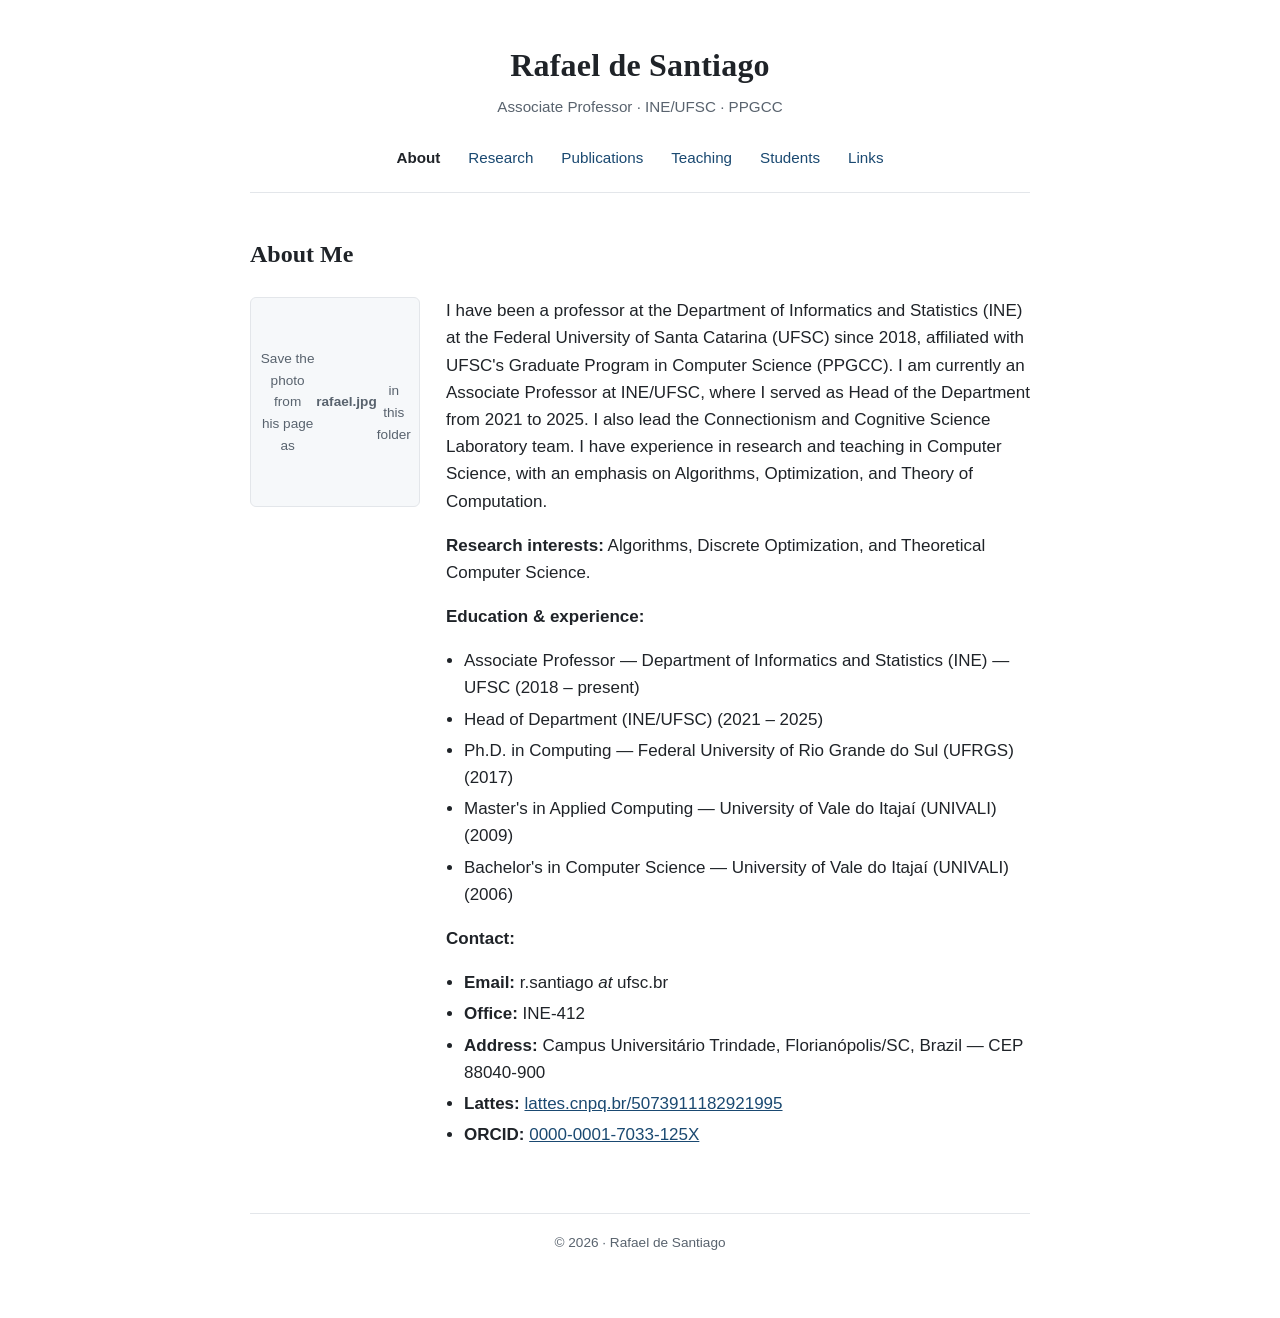
==== commit ee2fd953: "Add files via upload teste_site_orientador" ====
--- a/index.html
+++ b/index.html
@@ -1,1611 +1,73 @@
 <!DOCTYPE html>
 <html lang="en">
+<head>
+  <meta charset="utf-8">
+  <meta name="viewport" content="width=device-width, initial-scale=1">
+  <title>About — Rafael de Santiago</title>
+  <link rel="stylesheet" href="style.css">
+</head>
+<body>
+  <div class="wrapper">
 
-<head>
-  <meta charset="UTF-8" />
-  <meta name="viewport" content="width=device-width, initial-scale=1.0" />
-  <title>LoBlanc Investments — Decarbonization Asset Management</title>
-  <meta name="description"
-    content="LoBlanc Investments is a CVM-registered asset manager specialized in decarbonization and carbon credits. We connect sustainable projects with institutional investors and foreign capital." />
-  <meta property="og:title" content="LoBlanc Investments — Capital that decarbonizes the future" />
-  <meta property="og:description" content="Asset management specialized in decarbonization and green finance." />
-  <meta property="og:type" content="website" />
-  <link rel="preconnect" href="https://fonts.googleapis.com" />
-  <link rel="preconnect" href="https://fonts.gstatic.com" crossorigin />
-  <link
-    href="https://fonts.googleapis.com/css2?family=Cormorant+Garamond:ital,wght@0,400;0,600;0,700;1,400;1,600&family=DM+Sans:wght@300;400;500;600&family=JetBrains+Mono:wght@400;500&display=swap"
-    rel="stylesheet" />
-  <style>
-    :root {
-      --forest-deep: #051C15;
-      --forest-dark: #0B3D2E;
-      --forest-mid: #1A6B4A;
-      --gold: #C9A84C;
-      --gold-light: #E8D48B;
-      --green-leaf: #2ECC71;
-      --blue-water: #1A7FA0;
-      --charcoal: #111111;
-      --cream: #F5F0E8;
-      --warm-white: #FAFAF8;
-      --font-display: 'Cormorant Garamond', serif;
-      --font-body: 'DM Sans', sans-serif;
-      --font-mono: 'JetBrains Mono', monospace;
-    }
+    <header class="site-header">
+      <h1 class="site-title">Rafael de Santiago</h1>
+      <p class="site-subtitle">Associate Professor · INE/UFSC · PPGCC</p>
+    </header>
 
-    *,
-    *::before,
-    *::after {
-      box-sizing: border-box;
-      margin: 0;
-      padding: 0;
-    }
+    <nav class="main-nav">
+      <ul>
+        <li><a href="index.html" class="active">About</a></li>
+        <li><a href="research.html">Research</a></li>
+        <li><a href="publications.html">Publications</a></li>
+        <li><a href="teaching.html">Teaching</a></li>
+        <li><a href="students.html">Students</a></li>
+        <li><a href="links.html">Links</a></li>
+      </ul>
+    </nav>
 
-    html {
-      scroll-behavior: smooth;
-    }
+    <main>
+      <h2 class="section-title">About Me</h2>
 
-    body {
-      font-family: var(--font-body);
-      background: var(--charcoal);
-      color: var(--cream);
-      overflow-x: hidden;
-    }
+      <section class="about">
+        <div class="photo photo-placeholder">
+          Save the photo from<br>his page as <strong>rafael.jpg</strong><br>in this folder
+        </div>
+        <div class="bio">
+          <p>
+            I have been a professor at the Department of Informatics and Statistics (INE)
+            at the Federal University of Santa Catarina (UFSC) since 2018, affiliated with
+            UFSC's Graduate Program in Computer Science (PPGCC). I am currently an Associate
+            Professor at INE/UFSC, where I served as Head of the Department from 2021 to 2025.
+            I also lead the Connectionism and Cognitive Science Laboratory team. I have
+            experience in research and teaching in Computer Science, with an emphasis on
+            Algorithms, Optimization, and Theory of Computation.
+          </p>
 
-    /* ===== NAVBAR ===== */
-    #navbar {
-      position: fixed;
-      top: 0;
-      left: 0;
-      right: 0;
-      z-index: 1000;
-      padding: 1.2rem 2rem;
-      display: flex;
-      align-items: center;
-      justify-content: space-between;
-      transition: background 0.4s ease, padding 0.4s ease, backdrop-filter 0.4s ease;
-    }
+          <p><strong>Research interests:</strong> Algorithms, Discrete Optimization, and
+          Theoretical Computer Science.</p>
 
-    #navbar.scrolled {
-      background: rgba(5, 28, 21, 0.95);
-      backdrop-filter: blur(12px);
-      padding: 0.8rem 2rem;
-      border-bottom: 1px solid rgba(201, 168, 76, 0.15);
-    }
+          <p><strong>Education &amp; experience:</strong></p>
+          <ul class="info-list">
+            <li>Associate Professor — Department of Informatics and Statistics (INE) — UFSC (2018 – present)</li>
+            <li>Head of Department (INE/UFSC) (2021 – 2025)</li>
+            <li>Ph.D. in Computing — Federal University of Rio Grande do Sul (UFRGS) (2017)</li>
+            <li>Master's in Applied Computing — University of Vale do Itajaí (UNIVALI) (2009)</li>
+            <li>Bachelor's in Computer Science — University of Vale do Itajaí (UNIVALI) (2006)</li>
+          </ul>
 
-    .nav-logo {
-      display: flex;
-      align-items: center;
-      gap: 0.6rem;
-      text-decoration: none;
-    }
-
-    .nav-logo-icon {
-      width: 42px;
-      height: 42px;
-      background: linear-gradient(135deg, var(--gold), var(--gold-light));
-      border-radius: 6px;
-      display: flex;
-      align-items: center;
-      justify-content: center;
-      font-family: var(--font-display);
-      font-size: 1.4rem;
-      font-weight: 700;
-      color: var(--forest-deep);
-      flex-shrink: 0;
-    }
-
-    .nav-logo-text {
-      font-family: var(--font-display);
-      font-size: 1.1rem;
-      font-weight: 600;
-      color: var(--warm-white);
-      letter-spacing: 0.02em;
-    }
-
-    .nav-logo-text span {
-      color: var(--gold);
-    }
-
-    .nav-links {
-      display: flex;
-      align-items: center;
-      gap: 2rem;
-      list-style: none;
-    }
-
-    .nav-links a {
-      color: rgba(250, 250, 248, 0.8);
-      text-decoration: none;
-      font-size: 0.9rem;
-      font-weight: 400;
-      letter-spacing: 0.04em;
-      transition: color 0.2s;
-    }
-
-    .nav-links a:hover {
-      color: var(--gold);
-    }
-
-    .nav-cta {
-      background: linear-gradient(135deg, var(--gold), var(--gold-light));
-      color: var(--forest-deep) !important;
-      padding: 0.55rem 1.3rem;
-      border-radius: 4px;
-      font-weight: 600 !important;
-      letter-spacing: 0.03em;
-      transition: opacity 0.2s, transform 0.2s !important;
-    }
-
-    .nav-cta:hover {
-      opacity: 0.9;
-      transform: translateY(-1px);
-    }
-
-    /* Hamburger */
-    .hamburger {
-      display: none;
-      flex-direction: column;
-      gap: 5px;
-      cursor: pointer;
-      padding: 4px;
-      background: none;
-      border: none;
-    }
-
-    .hamburger span {
-      display: block;
-      width: 24px;
-      height: 2px;
-      background: var(--warm-white);
-      border-radius: 2px;
-      transition: transform 0.3s, opacity 0.3s;
-    }
-
-    @media(max-width:768px) {
-      .nav-links {
-        display: none;
-      }
-
-      .hamburger {
-        display: flex;
-      }
-
-      .nav-links.open {
-        display: flex;
-        flex-direction: column;
-        position: fixed;
-        top: 60px;
-        left: 0;
-        right: 0;
-        background: rgba(5, 28, 21, 0.98);
-        backdrop-filter: blur(16px);
-        padding: 2rem;
-        gap: 1.5rem;
-        align-items: flex-start;
-      }
-    }
-
-    /* ===== HERO ===== */
-    #hero {
-      position: relative;
-      min-height: 100vh;
-      display: flex;
-      align-items: center;
-      justify-content: center;
-      overflow: hidden;
-    }
-
-    .hero-bg {
-      position: absolute;
-      inset: 0;
-      background-image: url('https://www.classictic.com/pictures/25/44/254460/1170765-AdobeStock_97063784.jpeg?w=1920&q=80');
-      background-size: cover;
-      background-position: center;
-      transform: scale(1.08);
-      animation: heroZoom 20s ease-in-out infinite alternate;
-    }
-
-    @keyframes heroZoom {
-      from {
-        transform: scale(1.08);
-      }
-
-      to {
-        transform: scale(1.18);
-      }
-    }
-
-    .hero-overlay {
-      position: absolute;
-      inset: 0;
-      background: linear-gradient(160deg, rgba(5, 28, 21, 0.82) 0%, rgba(11, 61, 46, 0.65) 50%, rgba(5, 28, 21, 0.88) 100%);
-    }
-
-    #particles-canvas {
-      position: absolute;
-      inset: 0;
-      pointer-events: none;
-      z-index: 1;
-    }
-
-    .hero-content {
-      position: relative;
-      z-index: 2;
-      text-align: center;
-      padding: 0 1.5rem;
-      max-width: 860px;
-      margin: 0 auto;
-    }
-
-    .hero-badge {
-      display: inline-flex;
-      align-items: center;
-      gap: 0.5rem;
-      background: rgba(201, 168, 76, 0.15);
-      border: 1px solid rgba(201, 168, 76, 0.4);
-      padding: 0.4rem 1rem;
-      border-radius: 100px;
-      font-family: var(--font-mono);
-      font-size: 0.72rem;
-      letter-spacing: 0.12em;
-      color: var(--gold-light);
-      margin-bottom: 1.8rem;
-      animation: fadeUp 0.8s ease both;
-    }
-
-    .hero-badge::before {
-      content: '';
-      width: 6px;
-      height: 6px;
-      background: var(--gold);
-      border-radius: 50%;
-      animation: pulse 2s infinite;
-    }
-
-    @keyframes pulse {
-
-      0%,
-      100% {
-        opacity: 1;
-        transform: scale(1)
-      }
-
-      50% {
-        opacity: 0.5;
-        transform: scale(1.4)
-      }
-    }
-
-    .hero-title {
-      font-family: var(--font-display);
-      font-size: clamp(2.8rem, 6vw, 5.2rem);
-      font-weight: 600;
-      line-height: 1.08;
-      color: var(--warm-white);
-      margin-bottom: 1.4rem;
-      animation: fadeUp 0.9s 0.15s ease both;
-    }
-
-    .hero-title em {
-      color: var(--gold);
-      font-style: italic;
-    }
-
-    .hero-subtitle {
-      font-size: clamp(1rem, 2vw, 1.2rem);
-      color: rgba(245, 240, 232, 0.8);
-      max-width: 600px;
-      margin: 0 auto 2.5rem;
-      line-height: 1.7;
-      font-weight: 300;
-      animation: fadeUp 1s 0.3s ease both;
-    }
-
-    .hero-btns {
-      display: flex;
-      gap: 1rem;
-      justify-content: center;
-      flex-wrap: wrap;
-      animation: fadeUp 1s 0.45s ease both;
-    }
-
-    .btn-primary {
-      background: linear-gradient(135deg, var(--gold), var(--gold-light));
-      color: var(--forest-deep);
-      padding: 0.85rem 2rem;
-      border-radius: 4px;
-      font-weight: 600;
-      font-size: 0.95rem;
-      text-decoration: none;
-      border: none;
-      cursor: pointer;
-      transition: transform 0.2s, box-shadow 0.2s;
-      letter-spacing: 0.03em;
-    }
-
-    .btn-primary:hover {
-      transform: translateY(-2px);
-      box-shadow: 0 8px 24px rgba(201, 168, 76, 0.35);
-    }
-
-    .btn-outline {
-      background: transparent;
-      color: var(--warm-white);
-      border: 1px solid rgba(250, 250, 248, 0.4);
-      padding: 0.85rem 2rem;
-      border-radius: 4px;
-      font-weight: 400;
-      font-size: 0.95rem;
-      text-decoration: none;
-      cursor: pointer;
-      transition: border-color 0.2s, color 0.2s;
-    }
-
-    .btn-outline:hover {
-      border-color: var(--gold);
-      color: var(--gold);
-    }
-
-    .scroll-indicator {
-      position: absolute;
-      bottom: 2.5rem;
-      left: 50%;
-      transform: translateX(-50%);
-      z-index: 2;
-      display: flex;
-      flex-direction: column;
-      align-items: center;
-      gap: 0.5rem;
-      animation: fadeUp 1s 0.7s ease both;
-    }
-
-    .scroll-indicator span {
-      font-family: var(--font-mono);
-      font-size: 0.65rem;
-      letter-spacing: 0.12em;
-      color: rgba(245, 240, 232, 0.5);
-      text-transform: uppercase;
-    }
-
-    .scroll-mouse {
-      width: 22px;
-      height: 36px;
-      border: 2px solid rgba(245, 240, 232, 0.3);
-      border-radius: 11px;
-      position: relative;
-    }
-
-    .scroll-mouse::after {
-      content: '';
-      position: absolute;
-      width: 3px;
-      height: 7px;
-      background: var(--gold);
-      border-radius: 2px;
-      left: 50%;
-      top: 6px;
-      transform: translateX(-50%);
-      animation: scrollDot 2s infinite;
-    }
-
-    @keyframes scrollDot {
-
-      0%,
-      100% {
-        opacity: 1;
-        top: 6px
-      }
-
-      50% {
-        opacity: 0;
-        top: 18px
-      }
-    }
-
-    @keyframes fadeUp {
-      from {
-        opacity: 0;
-        transform: translateY(24px)
-      }
-
-      to {
-        opacity: 1;
-        transform: translateY(0)
-      }
-    }
-
-    /* ===== IMAGE BAND ===== */
-    #image-band {
-      display: grid;
-      grid-template-columns: repeat(4, 1fr);
-      height: 280px;
-    }
-
-    @media(max-width:1000px) {
-      #image-band {
-        grid-template-columns: repeat(2, 1fr);
-        height: 400px;
-      }
-    }
-
-    @media(max-width:600px) {
-      #image-band {
-        grid-template-columns: 1fr;
-        height: auto;
-      }
-    }
-
-    .band-panel {
-      position: relative;
-      overflow: hidden;
-      cursor: default;
-    }
-
-    .band-panel img {
-      width: 100%;
-      height: 100%;
-      object-fit: cover;
-      transition: transform 0.6s ease;
-      display: block;
-    }
-
-    .band-panel:hover img {
-      transform: scale(1.07);
-    }
-
-    .band-overlay {
-      position: absolute;
-      inset: 0;
-      background: linear-gradient(to top, rgba(5, 28, 21, 0.88) 0%, rgba(5, 28, 21, 0.2) 100%);
-      display: flex;
-      flex-direction: column;
-      align-items: flex-start;
-      justify-content: flex-end;
-      padding: 1.4rem;
-    }
-
-    .band-label {
-      font-family: var(--font-mono);
-      font-size: 0.65rem;
-      letter-spacing: 0.12em;
-      color: var(--gold);
-      text-transform: uppercase;
-      margin-bottom: 0.3rem;
-    }
-
-    .band-title {
-      font-family: var(--font-display);
-      font-size: 1.15rem;
-      font-weight: 600;
-      color: var(--warm-white);
-      line-height: 1.2;
-    }
-
-    @media(max-width:600px) {
-      .band-panel {
-        height: 200px;
-      }
-    }
-
-    /* ===== SECTIONS COMMON ===== */
-    section {
-      padding: 6rem 2rem;
-    }
-
-    .section-inner {
-      max-width: 1200px;
-      margin: 0 auto;
-    }
-
-    .section-tag {
-      font-family: var(--font-mono);
-      font-size: 0.7rem;
-      letter-spacing: 0.15em;
-      color: var(--gold);
-      text-transform: uppercase;
-      margin-bottom: 0.8rem;
-    }
-
-    .section-title {
-      font-family: var(--font-display);
-      font-size: clamp(2rem, 4vw, 3rem);
-      font-weight: 600;
-      line-height: 1.15;
-      color: var(--warm-white);
-      margin-bottom: 1.2rem;
-    }
-
-    .section-title em {
-      color: var(--gold);
-      font-style: italic;
-    }
-
-    /* ===== SOBRE ===== */
-    #sobre {
-      background: var(--forest-deep);
-    }
-
-    .about-grid {
-      display: grid;
-      grid-template-columns: 1fr 1fr;
-      gap: 5rem;
-      align-items: center;
-    }
-
-    @media(max-width:768px) {
-      .about-grid {
-        grid-template-columns: 1fr;
-        gap: 2.5rem;
-      }
-    }
-
-    .about-img-wrap {
-      border-radius: 8px;
-      overflow: hidden;
-      position: relative;
-      box-shadow: 0 32px 80px rgba(0, 0, 0, 0.5);
-    }
-
-    .about-img-wrap::after {
-      content: '';
-      position: absolute;
-      inset: 0;
-      background: linear-gradient(135deg, rgba(201, 168, 76, 0.12) 0%, transparent 60%);
-      pointer-events: none;
-    }
-
-    .about-img-wrap img {
-      width: 100%;
-      height: 100%;
-      object-fit: cover;
-      display: block;
-      aspect-ratio: 4/5;
-    }
-
-    .about-text p {
-      color: rgba(245, 240, 232, 0.75);
-      line-height: 1.8;
-      font-size: 1.05rem;
-      font-weight: 300;
-      margin-bottom: 1.2rem;
-    }
-
-    .badges-row {
-      display: flex;
-      flex-wrap: wrap;
-      gap: 0.6rem;
-      margin-top: 2rem;
-    }
-
-    .badge {
-      display: inline-flex;
-      align-items: center;
-      gap: 0.4rem;
-      background: rgba(201, 168, 76, 0.1);
-      border: 1px solid rgba(201, 168, 76, 0.3);
-      border-radius: 4px;
-      padding: 0.4rem 0.9rem;
-      font-family: var(--font-mono);
-      font-size: 0.7rem;
-      letter-spacing: 0.08em;
-      color: var(--gold-light);
-    }
-
-    .badge::before {
-      content: '✓';
-      color: var(--gold);
-      font-weight: 700;
-    }
-
-    /* ===== PILARES ===== */
-    #pilares {
-      background: var(--charcoal);
-    }
-
-    .pilares-grid {
-      display: grid;
-      grid-template-columns: repeat(2, 1fr);
-      gap: 1.5px;
-    }
-
-    @media(max-width:768px) {
-      .pilares-grid {
-        grid-template-columns: 1fr;
-      }
-    }
-
-    .pilar-card {
-      position: relative;
-      overflow: hidden;
-      min-height: 420px;
-      cursor: default;
-    }
-
-    .pilar-card img {
-      position: absolute;
-      inset: 0;
-      width: 100%;
-      height: 100%;
-      object-fit: cover;
-      transition: transform 0.7s ease;
-    }
-
-    .pilar-card:hover img {
-      transform: scale(1.06);
-    }
-
-    .pilar-overlay {
-      position: absolute;
-      inset: 0;
-      background: linear-gradient(160deg, rgba(5, 28, 21, 0.5) 0%, rgba(5, 28, 21, 0.92) 100%);
-      display: flex;
-      flex-direction: column;
-      justify-content: flex-end;
-      padding: 2.5rem;
-      transition: background 0.4s;
-    }
-
-    .pilar-card:hover .pilar-overlay {
-      background: linear-gradient(160deg, rgba(5, 28, 21, 0.6) 0%, rgba(5, 28, 21, 0.96) 100%);
-    }
-
-    .pilar-num {
-      font-family: var(--font-mono);
-      font-size: 0.7rem;
-      letter-spacing: 0.15em;
-      color: var(--gold);
-      margin-bottom: 0.6rem;
-    }
-
-    .pilar-title {
-      font-family: var(--font-display);
-      font-size: 1.6rem;
-      font-weight: 600;
-      color: var(--warm-white);
-      margin-bottom: 0.8rem;
-      line-height: 1.2;
-    }
-
-    .pilar-desc {
-      color: rgba(245, 240, 232, 0.75);
-      font-size: 0.95rem;
-      line-height: 1.7;
-      font-weight: 300;
-      margin-bottom: 1.2rem;
-    }
-
-    .pilar-tags {
-      display: flex;
-      flex-wrap: wrap;
-      gap: 0.5rem;
-    }
-
-    .pilar-tag {
-      font-family: var(--font-mono);
-      font-size: 0.65rem;
-      letter-spacing: 0.08em;
-      color: var(--gold-light);
-      background: rgba(201, 168, 76, 0.12);
-      border: 1px solid rgba(201, 168, 76, 0.25);
-      padding: 0.25rem 0.65rem;
-      border-radius: 3px;
-    }
-
-    /* ===== QUOTE DIVIDER ===== */
-    #quote-divider {
-      position: relative;
-      min-height: 380px;
-      display: flex;
-      align-items: center;
-      justify-content: center;
-      overflow: hidden;
-    }
-
-    .quote-bg {
-      position: absolute;
-      inset: 0;
-      background-image: url('https://images.unsplash.com/photo-1542401886-65d6c61db217?w=1920&q=80');
-      background-size: cover;
-      background-position: center;
-    }
-
-    .quote-overlay-dark {
-      position: absolute;
-      inset: 0;
-      background: rgba(5, 28, 21, 0.78);
-    }
-
-    .quote-content {
-      position: relative;
-      z-index: 1;
-      text-align: center;
-      max-width: 780px;
-      padding: 2rem;
-    }
-
-    .quote-mark {
-      font-family: var(--font-display);
-      font-size: 6rem;
-      line-height: 0.5;
-      color: var(--gold);
-      opacity: 0.4;
-      display: block;
-      margin-bottom: 1.5rem;
-    }
-
-    .quote-text {
-      font-family: var(--font-display);
-      font-size: clamp(1.5rem, 3vw, 2.4rem);
-      font-style: italic;
-      font-weight: 400;
-      color: var(--warm-white);
-      line-height: 1.4;
-      margin-bottom: 1.2rem;
-    }
-
-    .quote-author {
-      font-family: var(--font-mono);
-      font-size: 0.72rem;
-      letter-spacing: 0.14em;
-      color: var(--gold);
-      text-transform: uppercase;
-    }
-
-    .quote-line {
-      display: inline-block;
-      width: 40px;
-      height: 1px;
-      background: var(--gold);
-      margin: 0 1rem;
-      vertical-align: middle;
-    }
-
-    /* ===== CONEXÃO ===== */
-    #conexao {
-      background: var(--forest-deep);
-    }
-
-    .conexao-subtitle {
-      color: rgba(245, 240, 232, 0.7);
-      font-size: 1.05rem;
-      line-height: 1.75;
-      max-width: 620px;
-      font-weight: 300;
-      margin-bottom: 4rem;
-    }
-
-    .conexao-flow {
-      display: flex;
-      align-items: stretch;
-      gap: 0;
-      justify-content: center;
-    }
-
-    @media(max-width:768px) {
-      .conexao-flow {
-        flex-direction: column;
-        align-items: center;
-      }
-    }
-
-    .conexao-block {
-      flex: 1;
-      max-width: 300px;
-      background: rgba(255, 255, 255, 0.04);
-      border: 1px solid rgba(201, 168, 76, 0.15);
-      border-radius: 8px;
-      padding: 2rem 1.8rem;
-      text-align: center;
-      transition: border-color 0.3s, background 0.3s;
-    }
-
-    .conexao-block:hover {
-      border-color: rgba(201, 168, 76, 0.4);
-      background: rgba(201, 168, 76, 0.06);
-    }
-
-    .conexao-icon {
-      width: 56px;
-      height: 56px;
-      border-radius: 50%;
-      display: flex;
-      align-items: center;
-      justify-content: center;
-      margin: 0 auto 1.2rem;
-      font-size: 1.6rem;
-    }
-
-    .icon-green {
-      background: rgba(46, 204, 113, 0.15);
-      border: 1px solid rgba(46, 204, 113, 0.3);
-    }
-
-    .icon-gold {
-      background: rgba(201, 168, 76, 0.15);
-      border: 1px solid rgba(201, 168, 76, 0.3);
-    }
-
-    .icon-blue {
-      background: rgba(26, 127, 160, 0.15);
-      border: 1px solid rgba(26, 127, 160, 0.3);
-    }
-
-    .conexao-block-title {
-      font-family: var(--font-display);
-      font-size: 1.25rem;
-      font-weight: 600;
-      color: var(--warm-white);
-      margin-bottom: 0.7rem;
-    }
-
-    .conexao-block-desc {
-      font-size: 0.88rem;
-      color: rgba(245, 240, 232, 0.6);
-      line-height: 1.65;
-      font-weight: 300;
-    }
-
-    .conexao-arrow {
-      display: flex;
-      align-items: center;
-      justify-content: center;
-      padding: 0 1rem;
-      color: var(--gold);
-      font-size: 1.8rem;
-      flex-shrink: 0;
-    }
-
-    @media(max-width:768px) {
-      .conexao-arrow {
-        transform: rotate(90deg);
-        padding: 0.5rem 0;
-      }
-    }
-
-    /* ===== CTA ===== */
-    #cta-section {
-      position: relative;
-      min-height: 480px;
-      display: flex;
-      align-items: center;
-      justify-content: center;
-      overflow: hidden;
-    }
-
-    .cta-bg {
-      position: absolute;
-      inset: 0;
-      background-image: url('https://images.unsplash.com/photo-1476231682828-37e571bc172f?w=1920&q=80');
-      background-size: cover;
-      background-position: center;
-    }
-
-    .cta-overlay {
-      position: absolute;
-      inset: 0;
-      background: linear-gradient(160deg, rgba(5, 28, 21, 0.88) 0%, rgba(11, 61, 46, 0.82) 100%);
-    }
-
-    .cta-content {
-      position: relative;
-      z-index: 1;
-      text-align: center;
-      max-width: 680px;
-      padding: 2rem;
-    }
-
-    .cta-content .section-title {
-      margin-bottom: 1rem;
-    }
-
-    .cta-content p {
-      color: rgba(245, 240, 232, 0.75);
-      font-size: 1.05rem;
-      line-height: 1.75;
-      font-weight: 300;
-      margin-bottom: 2.5rem;
-    }
-
-    /* ===== FOOTER ===== */
-    footer {
-      background: #020E09;
-      border-top: 1px solid rgba(201, 168, 76, 0.12);
-      padding: 4rem 2rem 2rem;
-    }
-
-    .footer-inner {
-      max-width: 1200px;
-      margin: 0 auto;
-    }
-
-    .footer-grid {
-      display: grid;
-      grid-template-columns: 2fr 1fr 1fr 1.5fr;
-      gap: 3rem;
-      margin-bottom: 3rem;
-    }
-
-    @media(max-width:1000px) {
-      .footer-grid {
-        grid-template-columns: 1fr 1fr;
-      }
-    }
-
-    @media(max-width:600px) {
-      .footer-grid {
-        grid-template-columns: 1fr;
-      }
-    }
-
-    .footer-brand-desc {
-      color: rgba(245, 240, 232, 0.5);
-      font-size: 0.9rem;
-      line-height: 1.7;
-      font-weight: 300;
-      margin: 1rem 0 1.5rem;
-    }
-
-    .footer-col h4 {
-      font-family: var(--font-display);
-      font-size: 1rem;
-      font-weight: 600;
-      color: var(--gold-light);
-      margin-bottom: 1.2rem;
-    }
-
-    .footer-col ul {
-      list-style: none;
-    }
-
-    .footer-col ul li {
-      margin-bottom: 0.6rem;
-    }
-
-    .footer-col ul li a {
-      color: rgba(245, 240, 232, 0.55);
-      text-decoration: none;
-      font-size: 0.88rem;
-      transition: color 0.2s;
-    }
-
-    .footer-col ul li a:hover {
-      color: var(--gold);
-    }
-
-    .footer-contact-item {
-      display: flex;
-      align-items: flex-start;
-      gap: 0.6rem;
-      color: rgba(245, 240, 232, 0.55);
-      font-size: 0.88rem;
-      margin-bottom: 0.7rem;
-    }
-
-    .footer-contact-item span:first-child {
-      color: var(--gold);
-      flex-shrink: 0;
-      margin-top: 2px;
-    }
-
-    .footer-bottom {
-      display: flex;
-      justify-content: space-between;
-      align-items: center;
-      flex-wrap: wrap;
-      gap: 1rem;
-      padding-top: 2rem;
-      border-top: 1px solid rgba(245, 240, 232, 0.07);
-    }
-
-    .footer-copy {
-      font-size: 0.82rem;
-      color: rgba(245, 240, 232, 0.35);
-    }
-
-    .footer-badges {
-      display: flex;
-      gap: 0.6rem;
-      flex-wrap: wrap;
-    }
-
-    .footer-badge {
-      font-family: var(--font-mono);
-      font-size: 0.65rem;
-      letter-spacing: 0.08em;
-      color: var(--gold);
-      background: rgba(201, 168, 76, 0.08);
-      border: 1px solid rgba(201, 168, 76, 0.2);
-      padding: 0.3rem 0.65rem;
-      border-radius: 3px;
-    }
-
-    /* ===== SCROLL REVEAL ===== */
-    .reveal {
-      opacity: 0;
-      transform: translateY(32px);
-      transition: opacity 0.7s ease, transform 0.7s ease;
-    }
-
-    .reveal.visible {
-      opacity: 1;
-      transform: translateY(0);
-    }
-
-    .reveal-delay-1 {
-      transition-delay: 0.1s;
-    }
-
-    .reveal-delay-2 {
-      transition-delay: 0.2s;
-    }
-
-    .reveal-delay-3 {
-      transition-delay: 0.3s;
-    }
-
-    /* ===== FORM MODAL ===== */
-    .modal-backdrop {
-      display: none;
-      position: fixed;
-      inset: 0;
-      z-index: 2000;
-      background: rgba(5, 28, 21, 0.92);
-      backdrop-filter: blur(8px);
-      align-items: center;
-      justify-content: center;
-      padding: 1.5rem;
-    }
-
-    .modal-backdrop.open {
-      display: flex;
-    }
-
-    .modal {
-      background: #0d2e21;
-      border: 1px solid rgba(201, 168, 76, 0.2);
-      border-radius: 10px;
-      padding: 2.5rem;
-      width: 100%;
-      max-width: 520px;
-      position: relative;
-      animation: modalIn 0.35s ease;
-    }
-
-    @keyframes modalIn {
-      from {
-        opacity: 0;
-        transform: scale(0.94)
-      }
-
-      to {
-        opacity: 1;
-        transform: scale(1)
-      }
-    }
-
-    .modal-close {
-      position: absolute;
-      top: 1.2rem;
-      right: 1.2rem;
-      background: none;
-      border: none;
-      color: rgba(245, 240, 232, 0.5);
-      font-size: 1.4rem;
-      cursor: pointer;
-      line-height: 1;
-      transition: color 0.2s;
-    }
-
-    .modal-close:hover {
-      color: var(--gold);
-    }
-
-    .modal h2 {
-      font-family: var(--font-display);
-      font-size: 1.8rem;
-      font-weight: 600;
-      color: var(--warm-white);
-      margin-bottom: 0.4rem;
-    }
-
-    .modal p {
-      color: rgba(245, 240, 232, 0.6);
-      font-size: 0.9rem;
-      margin-bottom: 1.8rem;
-    }
-
-    .form-group {
-      margin-bottom: 1.1rem;
-    }
-
-    .form-group label {
-      display: block;
-      font-size: 0.78rem;
-      font-weight: 500;
-      color: rgba(245, 240, 232, 0.7);
-      margin-bottom: 0.4rem;
-      letter-spacing: 0.04em;
-    }
-
-    .form-group input,
-    .form-group textarea,
-    .form-group select {
-      width: 100%;
-      background: rgba(255, 255, 255, 0.06);
-      border: 1px solid rgba(201, 168, 76, 0.2);
-      border-radius: 5px;
-      padding: 0.7rem 1rem;
-      color: var(--warm-white);
-      font-family: var(--font-body);
-      font-size: 0.92rem;
-      outline: none;
-      transition: border-color 0.2s;
-    }
-
-    .form-group input:focus,
-    .form-group textarea:focus,
-    .form-group select:focus {
-      border-color: var(--gold);
-    }
-
-    .form-group textarea {
-      resize: vertical;
-      min-height: 100px;
-    }
-
-    .form-group select option {
-      background: #0d2e21;
-    }
-
-    .form-success {
-      display: none;
-      text-align: center;
-      padding: 1rem;
-    }
-
-    .form-success .check {
-      font-size: 3rem;
-      margin-bottom: 0.8rem;
-    }
-
-    .form-success p {
-      color: var(--gold-light);
-      font-size: 1rem;
-    }
-  </style>
-</head>
-
-<body>
-
-  <!-- NAVBAR -->
-  <nav id="navbar" role="navigation" aria-label="Main navigation">
-    <a class="nav-logo" href="#" aria-label="LoBlanc Investments — Home">
-      <div class="nav-logo-icon" aria-hidden="true">A</div>
-      <span class="nav-logo-text">LoBlanc <span>Investments</span></span>
-    </a>
-    <ul class="nav-links" id="nav-links">
-      <li><a href="#sobre">About</a></li>
-      <li><a href="#pilares">Services</a></li>
-      <li><a href="#conexao">Connection</a></li>
-      <li><a href="#" class="nav-cta" id="open-modal">Contact Us</a></li>
-    </ul>
-    <button class="hamburger" id="hamburger" aria-label="Open menu" aria-expanded="false">
-      <span></span><span></span><span></span>
-    </button>
-  </nav>
-
-  <!-- HERO -->
-  <section id="hero" aria-label="Presentation">
-    <div class="hero-bg" role="img" aria-label="Dense forest representing nature and sustainability"></div>
-    <div class="hero-overlay"></div>
-    <canvas id="particles-canvas" aria-hidden="true"></canvas>
-    <div class="hero-content">
-      <div class="hero-badge">CVM-Registered Asset Management</div>
-      <h1 class="hero-title">Capital that <em>decarbonizes</em> the future</h1>
-      <p class="hero-subtitle">We connect sustainable projects with institutional investors and foreign capital,
-        structuring the financial path to a low-carbon economy.</p>
-      <div class="hero-btns">
-        <a href="#pilares" class="btn-primary">Our Services</a>
-        <a href="#" class="btn-outline" id="open-modal-hero">Schedule a Meeting</a>
-      </div>
-    </div>
-    <div class="scroll-indicator" aria-hidden="true">
-      <div class="scroll-mouse"></div>
-      <span>Explore</span>
-    </div>
-  </section>
-
-  <!-- IMAGE BAND -->
-  <div id="image-band" aria-label="Our areas of expertise">
-    <div class="band-panel">
-      <img src="https://images.unsplash.com/photo-1448375240586-882707db888b?w=800&q=80" alt="Dense native forest"
-        loading="lazy" />
-      <div class="band-overlay">
-        <div class="band-label">Funds</div>
-        <div class="band-title">Native Forest</div>
-      </div>
-    </div>
-    <div class="band-panel">
-      <img src="https://images.unsplash.com/photo-1506905925346-21bda4d32df4?w=800&q=80" alt="Waterfall in the forest"
-        loading="lazy" />
-      <div class="band-overlay">
-        <div class="band-label">Fundraising</div>
-        <div class="band-title">Water Resources</div>
-      </div>
-    </div>
-    <div class="band-panel">
-      <img src="https://images.unsplash.com/photo-1509391366360-2e959784a276?w=800&q=80"
-        alt="Utility-scale solar panels" loading="lazy" />
-      <div class="band-overlay">
-        <div class="band-label">Trading</div>
-        <div class="band-title">Solar Energy</div>
-      </div>
-    </div>
-    <div class="band-panel">
-      <img src="https://images.unsplash.com/photo-1466611653911-95081537e5b7?w=800&q=80"
-        alt="Wind turbines and energy infrastructure" loading="lazy" />
-      <div class="band-overlay">
-        <div class="band-label">Advisory</div>
-        <div class="band-title">Wind Energy</div>
-      </div>
-    </div>
-  </div>
-
-  <!-- SOBRE -->
-  <section id="sobre" aria-labelledby="sobre-title">
-    <div class="section-inner">
-      <div class="about-grid">
-        <div class="about-img-wrap reveal">
-          <img src="https://images.unsplash.com/photo-1586348943529-beaae6c28db9?w=900&q=80"
-            alt="Valley with mist and lush Atlantic Forest" loading="lazy" />
-        </div>
-        <div class="about-text">
-          <div class="section-tag reveal">About LoBlanc</div>
-          <h2 class="section-title reveal reveal-delay-1" id="sobre-title">Finance that <em>regenerates</em></h2>
-          <p class="reveal reveal-delay-2">LoBlanc Investments is a CVM-registered asset manager specialized in
-            structuring financial vehicles that connect decarbonization and environmental sustainability projects with
-            institutional investors and foreign capital.</p>
-          <p class="reveal reveal-delay-2">We operate at the intersection of financial markets and the low-carbon
-            economy, providing the infrastructure required to turn environmental assets into real investment
-            opportunities with governance, transparency, and returns.</p>
-          <div class="badges-row reveal reveal-delay-3">
-            <span class="badge">CVM Registered</span>
-            <span class="badge">Compliance ANBIMA</span>
-            <span class="badge">ESG Focus</span>
-          </div>
-        </div>
-      </div>
-    </div>
-  </section>
-
-  <!-- PILARES -->
-  <section id="pilares" aria-labelledby="pilares-title" style="padding:0;">
-    <div class="section-inner" style="padding: 5rem 2rem 2rem; max-width:1200px; margin:0 auto;">
-      <div class="section-tag reveal">Our Services</div>
-      <h2 class="section-title reveal reveal-delay-1" id="pilares-title">LoBlanc's 4 Pillars</h2>
-    </div>
-    <div class="pilares-grid">
-      <div class="pilar-card reveal">
-        <img src="https://images.unsplash.com/photo-1448375240586-882707db888b?w=900&q=80"
-          alt="Tree canopy and carbon-credit investment funds" loading="lazy" />
-        <div class="pilar-overlay">
-          <div class="pilar-num">PILLAR 01</div>
-          <h3 class="pilar-title">Investment Fund Structuring</h3>
-          <p class="pilar-desc">We create regulated financial vehicles, including private equity funds, ESG thematic
-            funds, and carbon-credit structures, transforming environmental assets into tradable instruments with
-            liquidity and governance.</p>
-          <div class="pilar-tags">
-            <span class="pilar-tag">Carbon Funds</span>
-            <span class="pilar-tag">FIP</span>
-            <span class="pilar-tag">Thematic ESG</span>
-          </div>
-        </div>
-      </div>
-      <div class="pilar-card reveal reveal-delay-1">
-        <img src="https://images.unsplash.com/photo-1506905925346-21bda4d32df4?w=900&q=80"
-          alt="Waterfall and financing for sustainable projects" loading="lazy" />
-        <div class="pilar-overlay">
-          <div class="pilar-num">PILLAR 02</div>
-          <h3 class="pilar-title">Project Fundraising and Financing</h3>
-          <p class="pilar-desc">We originate decarbonization projects with industries and structure access to green
-            credit lines, international climate funds, and blended-finance mechanisms backed by foreign capital.</p>
-          <div class="pilar-tags">
-            <span class="pilar-tag">Green Credit</span>
-            <span class="pilar-tag">Blended Finance</span>
-            <span class="pilar-tag">International Capital</span>
-          </div>
-        </div>
-      </div>
-      <div class="pilar-card reveal reveal-delay-2">
-        <img src="https://images.unsplash.com/photo-1466611653911-95081537e5b7?w=900&q=80"
-          alt="Wind turbines and carbon-credit trading" loading="lazy" />
-        <div class="pilar-overlay">
-          <div class="pilar-num">PILLAR 03</div>
-          <h3 class="pilar-title">Credit Brokerage and Trading</h3>
-          <p class="pilar-desc">A dedicated trading desk for buying and selling carbon credits in voluntary and
-            regulated markets, connecting generators and buyers with transparency and legal certainty.</p>
-          <div class="pilar-tags">
-            <span class="pilar-tag">Trading OTC</span>
-            <span class="pilar-tag">Regulated Market</span>
-            <span class="pilar-tag">CBEs e CRVEs</span>
-          </div>
-        </div>
-      </div>
-      <div class="pilar-card reveal reveal-delay-3">
-        <img src="https://images.unsplash.com/photo-1504307651254-35680f356dfd?w=900&q=80"
-          alt="Infrastructure project and environmental asset valuation advisory" loading="lazy" />
-        <div class="pilar-overlay">
-          <div class="pilar-num">PILLAR 04</div>
-          <h3 class="pilar-title">Asset Valuation Advisory</h3>
-          <p class="pilar-desc">We financially assess emissions inventories, price projects under international
-            standards, and advise companies on certifying and monetizing their environmental assets.</p>
-          <div class="pilar-tags">
-            <span class="pilar-tag">Verra</span>
-            <span class="pilar-tag">Gold Standard</span>
-            <span class="pilar-tag">ESG Monetization</span>
-          </div>
-        </div>
-      </div>
-    </div>
-  </section>
-
-  <!-- QUOTE DIVIDER -->
-  <div id="quote-divider" role="complementary" aria-label="Quote">
-    <div class="quote-bg" role="img" aria-label="Aerial view of tropical forest with river"></div>
-    <div class="quote-overlay-dark"></div>
-    <div class="quote-content reveal">
-      <span class="quote-mark" aria-hidden="true">"</span>
-      <p class="quote-text">Where financial markets meet the forest, regenerative capital is born</p>
-      <p class="quote-author">
-        <span class="quote-line" aria-hidden="true"></span>
-        LoBlanc Investments — Vision 2026
-        <span class="quote-line" aria-hidden="true"></span>
-      </p>
-    </div>
-  </div>
-
-  <!-- CONEXÃO -->
-  <section id="conexao" aria-labelledby="conexao-title">
-    <div class="section-inner">
-      <div class="section-tag reveal">Ecosystem</div>
-      <h2 class="section-title reveal reveal-delay-1" id="conexao-title">Sustainable projects meet the right capital
-      </h2>
-      <p class="conexao-subtitle reveal reveal-delay-2">We act as the financial bridge connecting decarbonization
-        projects to institutional investors and foreign capital, generating environmental value and financial returns.
-      </p>
-      <div class="conexao-flow">
-        <div class="conexao-block reveal">
-          <div class="conexao-icon icon-green" aria-hidden="true">🌿</div>
-          <div class="conexao-block-title">Sustainable Projects</div>
-          <p class="conexao-block-desc">Biogas, renewable energy, energy efficiency, reforestation, and certified carbon
-            credits</p>
-        </div>
-        <div class="conexao-arrow" aria-hidden="true">→</div>
-        <div class="conexao-block reveal reveal-delay-1">
-          <div class="conexao-icon icon-gold" aria-hidden="true">⚖️</div>
-          <div class="conexao-block-title">LoBlanc Investments</div>
-          <p class="conexao-block-desc">Financial structuring, regulated funds, trading, and advisory to turn
-            environmental assets into investment opportunities</p>
-        </div>
-        <div class="conexao-arrow" aria-hidden="true">→</div>
-        <div class="conexao-block reveal reveal-delay-2">
-          <div class="conexao-icon icon-blue" aria-hidden="true">🌐</div>
-          <div class="conexao-block-title">Global Investors</div>
-          <p class="conexao-block-desc">Pension funds, family offices, institutional ESG investors, and foreign capital
-            focused on green assets</p>
-        </div>
-      </div>
-    </div>
-  </section>
-
-  <!-- CTA -->
-  <div id="cta-section" role="complementary" aria-labelledby="cta-title">
-    <div class="cta-bg" role="img" aria-label="Lush forest at sunrise"></div>
-    <div class="cta-overlay"></div>
-    <div class="cta-content reveal">
-      <div class="section-tag">Next Step</div>
-      <h2 class="section-title" id="cta-title">Ready to turn <em>carbon</em> into capital?</h2>
-      <p>Schedule a conversation with our specialists and discover how LoBlanc can connect your projects to
-        institutional and foreign capital.</p>
-      <a href="#" class="btn-primary" id="open-modal-cta">Book a Meeting</a>
-    </div>
-  </div>
-
-  <!-- FOOTER -->
-  <footer>
-    <div class="footer-inner">
-      <div class="footer-grid">
-        <div>
-          <a class="nav-logo" href="#" aria-label="LoBlanc Investments">
-            <div class="nav-logo-icon">A</div>
-            <span class="nav-logo-text">LoBlanc <span>Investments</span></span>
-          </a>
-          <p class="footer-brand-desc">Asset management specialized in decarbonization and green finance. We connect
-            sustainable projects with institutional investors and foreign capital.</p>
-          <div style="display:flex;gap:0.5rem;flex-wrap:wrap;">
-            <span class="footer-badge">CVM Registered</span>
-            <span class="footer-badge">ANBIMA</span>
-          </div>
-        </div>
-        <div class="footer-col">
-          <h4>Services</h4>
-          <ul>
-            <li><a href="#pilares">Fund Structuring</a></li>
-            <li><a href="#pilares">Fundraising and Financing</a></li>
-            <li><a href="#pilares">Credit Trading</a></li>
-            <li><a href="#pilares">Valuation Advisory</a></li>
+          <p><strong>Contact:</strong></p>
+          <ul class="info-list">
+            <li><strong>Email:</strong> r.santiago <em>at</em> ufsc.br</li>
+            <li><strong>Office:</strong> INE-412</li>
+            <li><strong>Address:</strong> Campus Universitário Trindade, Florianópolis/SC, Brazil — CEP 88040-900</li>
+            <li><strong>Lattes:</strong> <a href="http://lattes.cnpq.br/5073911182921995">lattes.cnpq.br/5073911182921995</a></li>
+            <li><strong>ORCID:</strong> <a href="https://orcid.org/0000-0001-7033-125X">0000-0001-7033-125X</a></li>
           </ul>
         </div>
-        <div class="footer-col">
-          <h4>Institutional</h4>
-          <ul>
-            <li><a href="#sobre">About LoBlanc</a></li>
-            <li><a href="#conexao">Connection</a></li>
-            <li><a href="#">Privacy Policy</a></li>
-            <li><a href="#" id="open-modal-footer">Contact Us</a></li>
-          </ul>
-        </div>
-        <div class="footer-col">
-          <h4>Contact</h4>
-          <div class="footer-contact-item">
-            <span>✉</span>
-            <!-- <span>contato@LoBlancinvestimentos.com.br</span> -->
-          </div>
-          <div class="footer-contact-item">
-            <span>📍</span>
-            <span>Florianopolis, SC — Brazil</span>
-          </div>
-        </div>
-      </div>
-      <div class="footer-bottom">
-        <p class="footer-copy">© 2026 LoBlanc Investments. All rights reserved.</p>
-      </div>
-    </div>
-  </footer>
+      </section>
+    </main>
 
-  <!-- MODAL DE CONTATO -->
-  <div class="modal-backdrop" id="contact-modal" role="dialog" aria-modal="true" aria-label="Contact form">
-    <div class="modal">
-      <button class="modal-close" id="close-modal" aria-label="Close">×</button>
-      <h2>Schedule a Meeting</h2>
-      <p>Fill out the form and a specialist will contact you.</p>
-      <form id="contact-form" novalidate>
-        <div style="display:grid;grid-template-columns:1fr 1fr;gap:1rem;">
-          <div class="form-group">
-            <label for="nome">Name *</label>
-            <input type="text" id="nome" name="nome" required placeholder="Your name" />
-          </div>
-          <div class="form-group">
-            <label for="empresa">Company</label>
-            <input type="text" id="empresa" name="empresa" placeholder="Your company" />
-          </div>
-        </div>
-        <div class="form-group">
-          <label for="email">E-mail *</label>
-          <input type="email" id="email" name="email" required placeholder="you@email.com" />
-        </div>
-        <div class="form-group">
-          <label for="perfil">Profile *</label>
-          <select id="perfil" name="perfil" required>
-            <option value="">Select your profile</option>
-            <option>Institutional Investor</option>
-            <option>Family Office</option>
-            <option>Project Originator</option>
-            <option>Industrial Company</option>
-            <option>Foreign Capital</option>
-            <option>Other</option>
-          </select>
-        </div>
-        <div class="form-group">
-          <label for="mensagem">Message</label>
-          <textarea id="mensagem" name="mensagem" placeholder="How can we help?"></textarea>
-        </div>
-        <button type="submit" class="btn-primary" style="width:100%;justify-content:center;display:flex;">Send
-          Message</button>
-      </form>
-      <div class="form-success" id="form-success">
-        <div class="check">✅</div>
-        <p>Message sent successfully!<br />Our team will contact you shortly.</p>
-      </div>
-    </div>
+    <footer class="site-footer">© 2026 · Rafael de Santiago</footer>
   </div>
-
-  <script>
-    // ===== NAVBAR SCROLL =====
-    const navbar = document.getElementById('navbar');
-    window.addEventListener('scroll', () => {
-      navbar.classList.toggle('scrolled', window.scrollY > 60);
-    }, { passive: true });
-
-    // ===== HAMBURGER =====
-    const hamburger = document.getElementById('hamburger');
-    const navLinks = document.getElementById('nav-links');
-    hamburger.addEventListener('click', () => {
-      const open = navLinks.classList.toggle('open');
-      hamburger.setAttribute('aria-expanded', open);
-    });
-    navLinks.querySelectorAll('a').forEach(a => {
-      a.addEventListener('click', () => {
-        navLinks.classList.remove('open');
-        hamburger.setAttribute('aria-expanded', false);
-      });
-    });
-
-    // ===== PARTICLES =====
-    (function () {
-      const canvas = document.getElementById('particles-canvas');
-      const ctx = canvas.getContext('2d');
-      let W, H, particles = [];
-      function resize() { W = canvas.width = window.innerWidth; H = canvas.height = canvas.offsetParent ? canvas.offsetParent.offsetHeight : window.innerHeight; }
-      resize();
-      window.addEventListener('resize', resize);
-      function Particle() {
-        this.reset = function () {
-          this.x = Math.random() * W;
-          this.y = Math.random() * H + H;
-          this.r = Math.random() * 2.5 + 0.5;
-          this.vx = (Math.random() - 0.5) * 0.4;
-          this.vy = -(Math.random() * 0.6 + 0.3);
-          this.alpha = Math.random() * 0.5 + 0.1;
-          this.life = 0;
-          this.maxLife = Math.random() * 200 + 150;
-        };
-        this.reset();
-        this.y = Math.random() * H;
-      }
-      for (let i = 0; i < 80; i++) particles.push(new Particle());
-      function draw() {
-        ctx.clearRect(0, 0, W, H);
-        particles.forEach(p => {
-          p.x += p.vx; p.y += p.vy; p.life++;
-          const t = p.life / p.maxLife;
-          const a = t < 0.2 ? t / 0.2 : t > 0.8 ? (1 - t) / 0.2 : 1;
-          ctx.beginPath();
-          ctx.arc(p.x, p.y, p.r, 0, Math.PI * 2);
-          ctx.fillStyle = `rgba(46,204,113,${p.alpha * a})`;
-          ctx.fill();
-          if (p.life >= p.maxLife || p.y < -10) p.reset();
-        });
-        requestAnimationFrame(draw);
-      }
-      draw();
-    })();
-
-    // ===== SCROLL REVEAL =====
-    const revealEls = document.querySelectorAll('.reveal');
-    const observer = new IntersectionObserver((entries) => {
-      entries.forEach(e => { if (e.isIntersecting) { e.target.classList.add('visible'); observer.unobserve(e.target); } });
-    }, { threshold: 0.12, rootMargin: '0px 0px -40px 0px' });
-    revealEls.forEach(el => observer.observe(el));
-
-    // ===== MODAL =====
-    const modal = document.getElementById('contact-modal');
-    const openIds = ['open-modal', 'open-modal-hero', 'open-modal-cta', 'open-modal-footer'];
-    const closeBtn = document.getElementById('close-modal');
-    function openModal() { modal.classList.add('open'); document.body.style.overflow = 'hidden'; }
-    function closeModal() { modal.classList.remove('open'); document.body.style.overflow = ''; }
-    openIds.forEach(id => { const el = document.getElementById(id); if (el) el.addEventListener('click', e => { e.preventDefault(); openModal(); }); });
-    closeBtn.addEventListener('click', closeModal);
-    modal.addEventListener('click', e => { if (e.target === modal) closeModal(); });
-    document.addEventListener('keydown', e => { if (e.key === 'Escape') closeModal(); });
-
-    // ===== FORM SUBMIT =====
-    document.getElementById('contact-form').addEventListener('submit', function (e) {
-      e.preventDefault();
-      const nome = document.getElementById('nome').value.trim();
-      const email = document.getElementById('email').value.trim();
-      const perfil = document.getElementById('perfil').value;
-      if (!nome || !email || !perfil) { alert('Please fill in the required fields.'); return; }
-      this.style.display = 'none';
-      document.getElementById('form-success').style.display = 'block';
-      setTimeout(closeModal, 3000);
-      setTimeout(() => {
-        this.reset();
-        this.style.display = 'block';
-        document.getElementById('form-success').style.display = 'none';
-      }, 3200);
-    });
-  </script>
 </body>
-
 </html>
--- a/style.css
+++ b/style.css
@@ -0,0 +1,256 @@
+/* ===========================================================
+   Estilo base — site acadêmico (inspirado no modelo Thaís Idalino)
+   Layout minimalista: coluna central, nav horizontal, tom sóbrio.
+   =========================================================== */
+
+:root {
+  --max-width: 820px;
+  --text: #1f2328;
+  --muted: #59636e;
+  --accent: #1a4971;      /* azul acadêmico */
+  --accent-hover: #0f3556;
+  --border: #e3e6ea;
+  --bg: #ffffff;
+  --bg-soft: #f6f8fa;
+  --serif: Georgia, "Times New Roman", serif;
+  --sans: -apple-system, BlinkMacSystemFont, "Segoe UI", Roboto, Helvetica, Arial, sans-serif;
+}
+
+* { box-sizing: border-box; }
+
+html { -webkit-text-size-adjust: 100%; }
+
+body {
+  margin: 0;
+  font-family: var(--sans);
+  font-size: 17px;
+  line-height: 1.6;
+  color: var(--text);
+  background: var(--bg);
+}
+
+.wrapper {
+  max-width: var(--max-width);
+  margin: 0 auto;
+  padding: 0 20px 64px;
+}
+
+/* ---------- Cabeçalho ---------- */
+.site-header {
+  padding: 40px 0 0;
+  text-align: center;
+}
+
+.site-title {
+  font-family: var(--serif);
+  font-size: 2rem;
+  font-weight: 700;
+  letter-spacing: 0.2px;
+  margin: 0 0 4px;
+  color: var(--text);
+}
+
+.site-subtitle {
+  margin: 0;
+  color: var(--muted);
+  font-size: 0.95rem;
+}
+
+/* ---------- Navegação ---------- */
+nav.main-nav {
+  margin: 22px 0 8px;
+  padding-bottom: 18px;
+  border-bottom: 1px solid var(--border);
+  text-align: center;
+}
+
+nav.main-nav ul {
+  list-style: none;
+  margin: 0;
+  padding: 0;
+  display: flex;
+  flex-wrap: wrap;
+  justify-content: center;
+  gap: 6px 4px;
+}
+
+nav.main-nav a {
+  display: inline-block;
+  padding: 4px 12px;
+  color: var(--accent);
+  text-decoration: none;
+  font-size: 0.95rem;
+  border-radius: 4px;
+  transition: background 0.15s, color 0.15s;
+}
+
+nav.main-nav a:hover { background: var(--bg-soft); }
+
+nav.main-nav a.active {
+  color: var(--text);
+  font-weight: 600;
+}
+
+/* ---------- Conteúdo ---------- */
+main { padding-top: 34px; }
+
+h2.section-title {
+  font-family: var(--serif);
+  font-size: 1.5rem;
+  margin: 0 0 18px;
+  padding-bottom: 6px;
+}
+
+a { color: var(--accent); }
+a:hover { color: var(--accent-hover); }
+
+/* Bloco "sobre" com foto + texto */
+.about { display: flex; gap: 26px; align-items: flex-start; }
+
+.about .photo {
+  flex: 0 0 170px;
+  width: 170px;
+  height: 210px;
+  border-radius: 6px;
+  object-fit: cover;
+  background: var(--bg-soft);
+  border: 1px solid var(--border);
+}
+
+.photo-placeholder {
+  display: flex;
+  align-items: center;
+  justify-content: center;
+  color: var(--muted);
+  font-size: 0.85rem;
+  text-align: center;
+  padding: 8px;
+}
+
+.about .bio { flex: 1 1 auto; }
+.about .bio p:first-child { margin-top: 0; }
+
+.placeholder {
+  background: #fff8e1;
+  border: 1px dashed #d9b96b;
+  color: #6b551d;
+  padding: 2px 6px;
+  border-radius: 3px;
+  font-size: 0.9em;
+}
+
+/* Listas de experiência/serviço */
+.info-list { padding-left: 18px; }
+.info-list li { margin: 4px 0; }
+
+/* ---------- Tabela de orientandos ---------- */
+.students-intro { color: var(--muted); margin-bottom: 22px; }
+
+.table-scroll { overflow-x: auto; }
+
+table.students {
+  width: 100%;
+  border-collapse: collapse;
+  font-size: 0.97rem;
+  margin: 0 0 28px;
+}
+
+table.students caption {
+  text-align: left;
+  font-weight: 600;
+  padding: 0 0 8px;
+  color: var(--text);
+}
+
+table.students th,
+table.students td {
+  text-align: left;
+  padding: 10px 14px;
+  border-bottom: 1px solid var(--border);
+  vertical-align: top;
+}
+
+table.students thead th {
+  background: var(--bg-soft);
+  border-bottom: 2px solid var(--border);
+  font-size: 0.85rem;
+  text-transform: uppercase;
+  letter-spacing: 0.4px;
+  color: var(--muted);
+}
+
+table.students tbody tr:hover { background: #fbfcfd; }
+
+.badge {
+  display: inline-block;
+  padding: 2px 10px;
+  border-radius: 999px;
+  font-size: 0.78rem;
+  font-weight: 600;
+  white-space: nowrap;
+}
+.badge.doutorado { background: #e7f0fa; color: #1a4971; }
+.badge.mestrado  { background: #eef7ee; color: #2e6b34; }
+
+.count-note { color: var(--muted); font-size: 0.9rem; margin-top: -12px; }
+
+/* ---------- Rodapé ---------- */
+footer.site-footer {
+  margin-top: 48px;
+  padding-top: 18px;
+  border-top: 1px solid var(--border);
+  color: var(--muted);
+  font-size: 0.85rem;
+  text-align: center;
+}
+
+/* ---------- Responsivo ---------- */
+@media (max-width: 560px) {
+  body { font-size: 16px; }
+  .about { flex-direction: column; align-items: center; text-align: left; }
+  .about .photo { width: 150px; height: 185px; flex-basis: auto; }
+  .site-title { font-size: 1.7rem; }
+}
+
+@media (prefers-reduced-motion: reduce) {
+  * { transition: none !important; }
+}
+
+/* ---------- Publications ---------- */
+.pub-year {
+  font-family: var(--serif);
+  font-size: 1.15rem;
+  margin: 28px 0 8px;
+  padding-bottom: 4px;
+  border-bottom: 1px solid var(--border);
+}
+.pub-list { list-style: none; padding: 0; margin: 0; }
+.pub-list li {
+  padding: 11px 0;
+  border-bottom: 1px solid var(--border);
+  font-size: 0.95rem;
+  line-height: 1.5;
+}
+.pub-list .p-title { font-weight: 600; }
+.pub-list .p-venue { color: var(--muted); }
+
+/* ---------- Teaching ---------- */
+.course-list { padding-left: 18px; }
+.course-list li { margin: 7px 0; }
+details.semesters { margin-top: 22px; }
+details.semesters summary {
+  cursor: pointer;
+  color: var(--accent);
+  font-weight: 600;
+  padding: 6px 0;
+}
+.sem-block h4 {
+  font-family: var(--serif);
+  margin: 16px 0 4px;
+  font-size: 1rem;
+}
+.sem-block ul { padding-left: 18px; margin: 4px 0; }
+
+/* ---------- Links ---------- */
+.link-list { padding-left: 18px; }
+.link-list li { margin: 8px 0; }
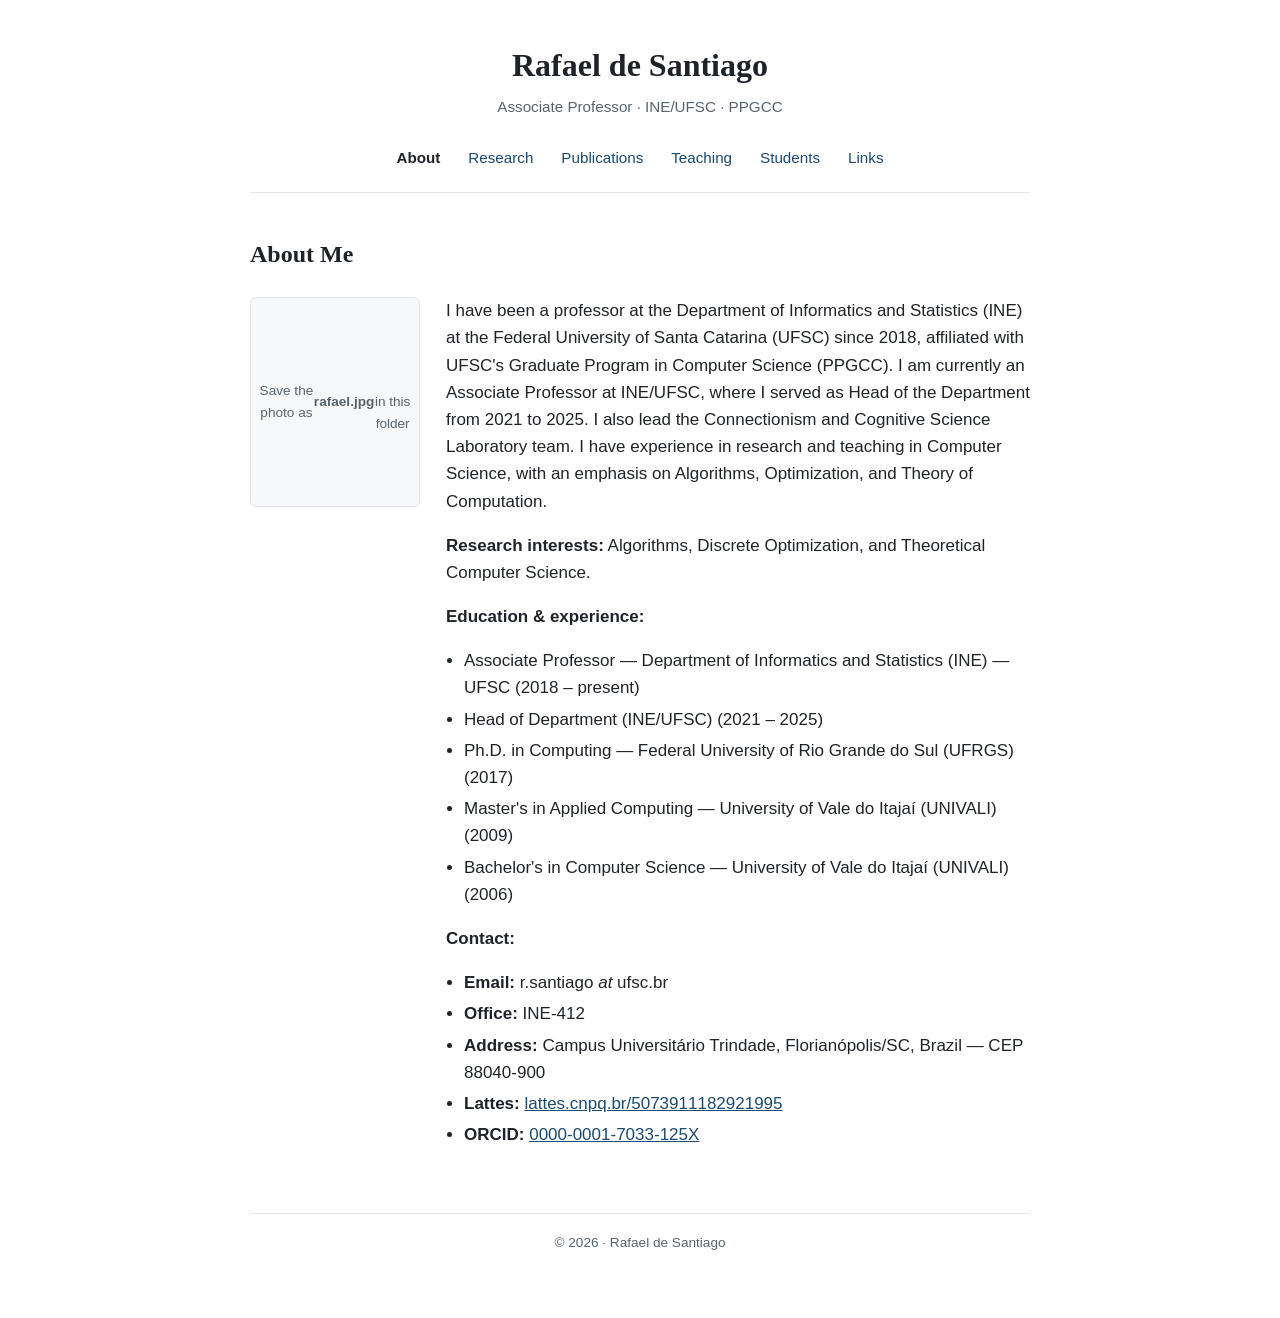
==== commit 0deb5e67: "Update index.html" ====
--- a/index.html
+++ b/index.html
@@ -1,10 +1,85 @@
 <!DOCTYPE html>
 <html lang="en">
 <head>
-  <meta charset="utf-8">
-  <meta name="viewport" content="width=device-width, initial-scale=1">
-  <title>About — Rafael de Santiago</title>
-  <link rel="stylesheet" href="style.css">
+<meta charset="utf-8">
+<meta name="viewport" content="width=device-width, initial-scale=1">
+<title>Rafael de Santiago</title>
+<style>
+  :root{
+    --max-width:820px;--text:#1f2328;--muted:#59636e;--accent:#1a4971;
+    --accent-hover:#0f3556;--border:#e3e6ea;--bg:#fff;--bg-soft:#f6f8fa;
+    --serif:Georgia,"Times New Roman",serif;
+    --sans:-apple-system,BlinkMacSystemFont,"Segoe UI",Roboto,Helvetica,Arial,sans-serif;
+  }
+  *{box-sizing:border-box}
+  body{margin:0;font-family:var(--sans);font-size:17px;line-height:1.6;color:var(--text);background:var(--bg)}
+  .wrapper{max-width:var(--max-width);margin:0 auto;padding:0 20px 64px}
+
+  .site-header{padding:40px 0 0;text-align:center}
+  .site-title{font-family:var(--serif);font-size:2rem;font-weight:700;margin:0 0 4px}
+  .site-subtitle{margin:0;color:var(--muted);font-size:.95rem}
+
+  nav.main-nav{margin:22px 0 8px;padding-bottom:18px;border-bottom:1px solid var(--border);text-align:center}
+  nav.main-nav ul{list-style:none;margin:0;padding:0;display:flex;flex-wrap:wrap;justify-content:center;gap:6px 4px}
+  nav.main-nav a{display:inline-block;padding:4px 12px;color:var(--accent);text-decoration:none;font-size:.95rem;border-radius:4px;transition:background .15s,color .15s;cursor:pointer}
+  nav.main-nav a:hover{background:var(--bg-soft)}
+  nav.main-nav a.active{color:var(--text);font-weight:600}
+
+  main{padding-top:34px}
+  .page{display:none}
+  .page.active{display:block}
+  h2.section-title{font-family:var(--serif);font-size:1.5rem;margin:0 0 18px;padding-bottom:6px}
+  a{color:var(--accent)}
+  a:hover{color:var(--accent-hover)}
+
+  .about{display:flex;gap:26px;align-items:flex-start}
+  .about .photo{flex:0 0 170px;width:170px;height:210px;border-radius:6px;object-fit:cover;background:var(--bg-soft);border:1px solid var(--border)}
+  .photo-placeholder{display:flex;align-items:center;justify-content:center;color:var(--muted);font-size:.85rem;text-align:center;padding:8px}
+  .about .bio{flex:1 1 auto}
+  .about .bio p:first-child{margin-top:0}
+
+  .info-list{padding-left:18px}
+  .info-list li{margin:4px 0}
+
+  .students-intro{color:var(--muted);margin-bottom:22px}
+  .table-scroll{overflow-x:auto}
+  table.students{width:100%;border-collapse:collapse;font-size:.97rem;margin:0 0 28px}
+  table.students caption{text-align:left;font-weight:600;padding:0 0 8px}
+  table.students th,table.students td{text-align:left;padding:10px 14px;border-bottom:1px solid var(--border);vertical-align:top}
+  table.students thead th{background:var(--bg-soft);border-bottom:2px solid var(--border);font-size:.85rem;text-transform:uppercase;letter-spacing:.4px;color:var(--muted)}
+  table.students tbody tr:hover{background:#fbfcfd}
+  .badge{display:inline-block;padding:2px 10px;border-radius:999px;font-size:.78rem;font-weight:600;white-space:nowrap}
+  .badge.doutorado{background:#e7f0fa;color:#1a4971}
+  .badge.mestrado{background:#eef7ee;color:#2e6b34}
+  .placeholder{background:#fff8e1;border:1px dashed #d9b96b;color:#6b551d;padding:2px 6px;border-radius:3px;font-size:.9em}
+  .count-note{color:var(--muted);font-size:.9rem;margin-top:-12px}
+
+  .pub-year{font-family:var(--serif);font-size:1.15rem;margin:28px 0 8px;padding-bottom:4px;border-bottom:1px solid var(--border)}
+  .pub-list{list-style:none;padding:0;margin:0}
+  .pub-list li{padding:11px 0;border-bottom:1px solid var(--border);font-size:.95rem;line-height:1.5}
+  .pub-list .p-title{font-weight:600}
+  .pub-list .p-venue{color:var(--muted)}
+
+  .course-list{padding-left:18px}
+  .course-list li{margin:7px 0}
+  details.semesters{margin-top:22px}
+  details.semesters summary{cursor:pointer;color:var(--accent);font-weight:600;padding:6px 0}
+  .sem-block h4{font-family:var(--serif);margin:16px 0 4px;font-size:1rem}
+  .sem-block ul{padding-left:18px;margin:4px 0}
+
+  .link-list{padding-left:18px}
+  .link-list li{margin:8px 0}
+
+  footer.site-footer{margin-top:48px;padding-top:18px;border-top:1px solid var(--border);color:var(--muted);font-size:.85rem;text-align:center}
+
+  @media (max-width:560px){
+    body{font-size:16px}
+    .about{flex-direction:column;align-items:center}
+    .about .photo{width:150px;height:185px;flex-basis:auto}
+    .site-title{font-size:1.7rem}
+  }
+  @media (prefers-reduced-motion:reduce){*{transition:none!important}}
+</style>
 </head>
 <body>
   <div class="wrapper">
@@ -16,58 +91,241 @@
 
     <nav class="main-nav">
       <ul>
-        <li><a href="index.html" class="active">About</a></li>
-        <li><a href="research.html">Research</a></li>
-        <li><a href="publications.html">Publications</a></li>
-        <li><a href="teaching.html">Teaching</a></li>
-        <li><a href="students.html">Students</a></li>
-        <li><a href="links.html">Links</a></li>
+        <li><a href="#about">About</a></li>
+        <li><a href="#research">Research</a></li>
+        <li><a href="#publications">Publications</a></li>
+        <li><a href="#teaching">Teaching</a></li>
+        <li><a href="#students">Students</a></li>
+        <li><a href="#links">Links</a></li>
       </ul>
     </nav>
 
     <main>
-      <h2 class="section-title">About Me</h2>
-
-      <section class="about">
-        <div class="photo photo-placeholder">
-          Save the photo from<br>his page as <strong>rafael.jpg</strong><br>in this folder
+
+      <!-- ================= ABOUT ================= -->
+      <section id="about" class="page">
+        <h2 class="section-title">About Me</h2>
+        <div class="about">
+          <div class="photo photo-placeholder">Save the photo as<br><strong>rafael.jpg</strong><br>in this folder</div>
+          <div class="bio">
+            <p>
+              I have been a professor at the Department of Informatics and Statistics (INE)
+              at the Federal University of Santa Catarina (UFSC) since 2018, affiliated with
+              UFSC's Graduate Program in Computer Science (PPGCC). I am currently an Associate
+              Professor at INE/UFSC, where I served as Head of the Department from 2021 to 2025.
+              I also lead the Connectionism and Cognitive Science Laboratory team. I have
+              experience in research and teaching in Computer Science, with an emphasis on
+              Algorithms, Optimization, and Theory of Computation.
+            </p>
+            <p><strong>Research interests:</strong> Algorithms, Discrete Optimization, and Theoretical Computer Science.</p>
+            <p><strong>Education &amp; experience:</strong></p>
+            <ul class="info-list">
+              <li>Associate Professor — Department of Informatics and Statistics (INE) — UFSC (2018 – present)</li>
+              <li>Head of Department (INE/UFSC) (2021 – 2025)</li>
+              <li>Ph.D. in Computing — Federal University of Rio Grande do Sul (UFRGS) (2017)</li>
+              <li>Master's in Applied Computing — University of Vale do Itajaí (UNIVALI) (2009)</li>
+              <li>Bachelor's in Computer Science — University of Vale do Itajaí (UNIVALI) (2006)</li>
+            </ul>
+            <p><strong>Contact:</strong></p>
+            <ul class="info-list">
+              <li><strong>Email:</strong> r.santiago <em>at</em> ufsc.br</li>
+              <li><strong>Office:</strong> INE-412</li>
+              <li><strong>Address:</strong> Campus Universitário Trindade, Florianópolis/SC, Brazil — CEP 88040-900</li>
+              <li><strong>Lattes:</strong> <a href="http://lattes.cnpq.br/5073911182921995">lattes.cnpq.br/5073911182921995</a></li>
+              <li><strong>ORCID:</strong> <a href="https://orcid.org/0000-0001-7033-125X">0000-0001-7033-125X</a></li>
+            </ul>
+          </div>
         </div>
-        <div class="bio">
-          <p>
-            I have been a professor at the Department of Informatics and Statistics (INE)
-            at the Federal University of Santa Catarina (UFSC) since 2018, affiliated with
-            UFSC's Graduate Program in Computer Science (PPGCC). I am currently an Associate
-            Professor at INE/UFSC, where I served as Head of the Department from 2021 to 2025.
-            I also lead the Connectionism and Cognitive Science Laboratory team. I have
-            experience in research and teaching in Computer Science, with an emphasis on
-            Algorithms, Optimization, and Theory of Computation.
-          </p>
-
-          <p><strong>Research interests:</strong> Algorithms, Discrete Optimization, and
-          Theoretical Computer Science.</p>
-
-          <p><strong>Education &amp; experience:</strong></p>
-          <ul class="info-list">
-            <li>Associate Professor — Department of Informatics and Statistics (INE) — UFSC (2018 – present)</li>
-            <li>Head of Department (INE/UFSC) (2021 – 2025)</li>
-            <li>Ph.D. in Computing — Federal University of Rio Grande do Sul (UFRGS) (2017)</li>
-            <li>Master's in Applied Computing — University of Vale do Itajaí (UNIVALI) (2009)</li>
-            <li>Bachelor's in Computer Science — University of Vale do Itajaí (UNIVALI) (2006)</li>
-          </ul>
-
-          <p><strong>Contact:</strong></p>
-          <ul class="info-list">
-            <li><strong>Email:</strong> r.santiago <em>at</em> ufsc.br</li>
-            <li><strong>Office:</strong> INE-412</li>
-            <li><strong>Address:</strong> Campus Universitário Trindade, Florianópolis/SC, Brazil — CEP 88040-900</li>
-            <li><strong>Lattes:</strong> <a href="http://lattes.cnpq.br/5073911182921995">lattes.cnpq.br/5073911182921995</a></li>
-            <li><strong>ORCID:</strong> <a href="https://orcid.org/0000-0001-7033-125X">0000-0001-7033-125X</a></li>
-          </ul>
+      </section>
+
+      <!-- ================= RESEARCH ================= -->
+      <section id="research" class="page">
+        <h2 class="section-title">Research</h2>
+        <p>
+          I am interested in Algorithms, Discrete Optimization, and Theoretical Computer
+          Science. My work spans combinatorial optimization, graph and network clustering
+          (modularity and modularity density), neural-symbolic and agent-based systems, and,
+          more recently, quantum computing and machine-learning applications in geophysics.
+        </p>
+        <p>I lead the team of the <strong>Connectionism and Cognitive Science Laboratory</strong>.</p>
+        <p>
+          <strong>Prospective students:</strong> those interested in undergraduate research,
+          an undergraduate thesis, or a Master's or Ph.D. degree are welcome to contact me by
+          email at <em>r.santiago at ufsc.br</em>.
+        </p>
+      </section>
+
+      <!-- ================= PUBLICATIONS ================= -->
+      <section id="publications" class="page">
+        <h2 class="section-title">Published Papers</h2>
+
+        <h3 class="pub-year">2026</h3>
+        <ul class="pub-list">
+          <li>Oliveira, I. E.; de Santiago, R.; Angulo, Y. V. C.; Mazzutti, T.; Rodrigues, B. B.; Roisenberg, M. <span class="p-title">A Conditional GAN Framework for Joint Generative Modeling of Geological Facies and Acoustic Impedance.</span> <span class="p-venue">IJCNN 2026, Maastricht — Proceedings of the IEEE World Congress on Computational Intelligence, 2026.</span></li>
+          <li>Bet, A. J.; de Santiago, R.; Rodrigues, B. B.; Roisenberg, M. <span class="p-title">Joint Seismic Inversion and Wavelet Estimation Using Physics-Informed Neural Networks.</span> <span class="p-venue">IJCNN 2026, Maastricht — Proceedings of the IEEE WCCI, 2026.</span></li>
+          <li>Rosa, E.; Santiago, R. <span class="p-title">Schrödinger's bug: a survey on quantum software debugging.</span> <span class="p-venue">Quantum Information Processing, v.25, p.96, 2026.</span></li>
+          <li>Schreiner, G. A.; de Santiago, R.; Duarte, D.; Mello, R. S. <span class="p-title">An Autonomous Hybrid Data Partitioning Approach for NewSQL Databases.</span> <span class="p-venue">Journal of the Brazilian Computer Society, v.32, p.55–72, 2026.</span></li>
+          <li>Rosa, E.; Lussi, E.; Marchi, J.; de Santiago, R.; Duzzioni, E. <span class="p-title">Full Quantum Stack: Ket Platform.</span> <span class="p-venue">Brazilian Journal of Physics, v.56, p.45, 2026.</span></li>
+        </ul>
+
+        <h3 class="pub-year">2025</h3>
+        <ul class="pub-list">
+          <li>Salvador, T. M.; de Santiago, R.; Castellucci, P. B. <span class="p-title">A Construção de Planos de Empacotamento Retangular Bidimensional com uso do Problema da Mochila.</span> <span class="p-venue">LVII SBPO 2025, Gramado.</span></li>
+          <li>da Rosa, E. C. R.; Marchi, J.; Duzzioni, E. I.; de Santiago, R. <span class="p-title">Quantum Gate Decomposition: A Study of Compilation Time vs. Execution Time Trade-offs.</span> <span class="p-venue">SBLP 2025, Recife, v.29, p.10–18.</span></li>
+          <li>Nascimento, L.; de Santiago, R.; Franco, Á. J. P.; Castellucci, P. B. <span class="p-title">GRASP para Maximização da Modularidade por Densidade com Sinais.</span> <span class="p-venue">X ETC 2025, p.6.</span></li>
+          <li>Rosa, E. C. R.; Duzzioni, E. I.; de Santiago, R. <span class="p-title">Optimizing Gate Decomposition for High-Level Quantum Programming.</span> <span class="p-venue">Quantum, v.9, p.1659, 2025.</span></li>
+          <li>Lussi, E. W.; de Santiago, R.; Duzzioni, E. I. <span class="p-title">Time-optimization framework for the implementation of robust low-latency quantum circuits.</span> <span class="p-venue">Physical Review Applied, v.23, p.044036, 2025.</span></li>
+        </ul>
+
+        <h3 class="pub-year">2024</h3>
+        <ul class="pub-list">
+          <li>Huertas, D. K. N.; de Santiago, R.; Rodrigues, B. B. <span class="p-title">Calibrador para Modelos de Física de Rocha: abordagem metaheurística com alinhamento de estimativas.</span> <span class="p-venue">56° SBPO 2024, Fortaleza, v.56.</span></li>
+          <li>Ataide, W. C.; de Santiago, R.; Franco, Á. J. P. <span class="p-title">Algorithms for Super-coloring in Directed Graphs.</span> <span class="p-venue">56° SBPO 2024, Fortaleza.</span></li>
+          <li>Resmer, J. P. P.; de Santiago, R. <span class="p-title">Aplicação de UNSGA III para Projetos de Redes de Transporte Público Urbano.</span> <span class="p-venue">56° SBPO 2024, Fortaleza.</span></li>
+          <li>Castellucci, P. B.; Franco, Á. J. P.; de Santiago, R. <span class="p-title">Soluções factíveis para o problema do caixeiro viajante com veículo elétrico e janelas de tempo.</span> <span class="p-venue">IX ETC 2024, p.114.</span></li>
+          <li>de Mello, R. R. P.; de Santiago, R.; Silveira, R. A.; Gelaim, T. Â. <span class="p-title">Neural-symbolic BDI-Agent as a Multi-Context System: A case study with negotiating agent.</span> <span class="p-venue">Expert Systems with Applications, v.238, p.121656, 2024.</span></li>
+        </ul>
+
+        <h3 class="pub-year">2022</h3>
+        <ul class="pub-list">
+          <li>da Rosa, E. C. R.; de Santiago, R. <span class="p-title">Ket Quantum Programming.</span> <span class="p-venue">ACM Journal on Emerging Technologies in Computing Systems, v.18, p.1–25, 2022.</span></li>
+          <li>Rodrigues, R.; Silveira, R.; de Santiago, R. <span class="p-title">A Mediator Agent based on Multi-Context System and Information Retrieval.</span> <span class="p-venue">ICAART 2022, p.78.</span></li>
+        </ul>
+
+        <h3 class="pub-year">2021</h3>
+        <ul class="pub-list">
+          <li>Pires, O. M.; de Santiago, R.; Marchi, J. <span class="p-title">Two Stage Quantum Optimization for the School Timetabling Problem.</span> <span class="p-venue">IEEE CEC 2021, Kraków, p.2347–2353.</span></li>
+          <li>Menegasso Pires, O.; Duzzioni, E. I.; Marchi, J.; de Santiago, R. <span class="p-title">Quantum Circuit Synthesis Using Projective Simulation.</span> <span class="p-venue">Inteligencia Artificial, v.24, p.90–101, 2021.</span></li>
+          <li>Herchonvicz, A. L.; de Santiago, R. <span class="p-title">Deep Neural Network Architectures for Speech Deception Detection: A Brief Survey.</span> <span class="p-venue">EPIA 2021, LNCS v.12981, p.301–312.</span></li>
+          <li>Rodrigues, R.; Silveira, R. A.; Santiago, R. <span class="p-title">Integrating neural networks into the agent's decision-making: A Systematic Literature Mapping.</span> <span class="p-venue">WESAAC 2021, Rio de Janeiro.</span></li>
+          <li>Santos, Y. S. R. N.; Santiago, R.; Perego, R.; Schaly, M. H.; Alvares, L. O.; Bogorny, V. <span class="p-title">A Co-occurrence Based Approach for Mining Overlapped Co-clusters in Binary Data.</span> <span class="p-venue">BRACIS 2021, LNCS v.13073.</span></li>
+        </ul>
+
+        <h3 class="pub-year">2020</h3>
+        <ul class="pub-list">
+          <li>Marcolla, F.; de Santiago, R.; Dazzi, R. <span class="p-title">Novel Lie Speech Classification by using Voice Stress.</span> <span class="p-venue">ICAART 2020, Valletta, p.742.</span></li>
+          <li>de Santiago, R.; Lamb, L. C. <span class="p-title">A ground truth contest between modularity maximization and modularity density maximization.</span> <span class="p-venue">Artificial Intelligence Review, v.1, p.1, 2020.</span></li>
+        </ul>
+
+        <h3 class="pub-year">2019</h3>
+        <ul class="pub-list">
+          <li>Santiago, R.; Lamb, L.; Concatto, F. <span class="p-title">On the Role of Central Individuals in Influence Propagation.</span> <span class="p-venue">ICAART 2019, Prague, v.2, p.103.</span></li>
+        </ul>
+
+        <h3 class="pub-year">2018</h3>
+        <ul class="pub-list">
+          <li>Martins, W. H.; Souza Alves de Santiago, L. H.; de Santiago, R.; Lamb, L. <span class="p-title">Effective Ant Colony Optimization Solution for the Brazilian Family Health Team Scheduling Problem.</span> <span class="p-venue">IEEE ICTAI 2018, Volos, p.493.</span></li>
+          <li>Mendes, R. F. S.; Concatto, F.; Santiago, R. <span class="p-title">Desenvolvimento de um Modelo Exato de Alocação de Disciplinas no Contexto de um Curso de Graduação.</span> <span class="p-venue">50° SBPO 2018, Rio de Janeiro.</span></li>
+          <li>Mendes, R. F. S.; Santiago, R.; Lamb, L. C. <span class="p-title">Novel Parallel Anytime A* for Graph and Network Clustering.</span> <span class="p-venue">IEEE CEC 2018, Rio de Janeiro.</span></li>
+        </ul>
+
+        <h3 class="pub-year">2017</h3>
+        <ul class="pub-list">
+          <li>Schmitt, R.; Ramos, P.; Santiago, R.; Lamb, L. C. <span class="p-title">Novel Clique enumeration heuristic for detecting overlapping clusters.</span> <span class="p-venue">IEEE CEC 2017, Donostia, p.1390.</span></li>
+          <li>Concatto, F.; Zunino, W.; Giancoli, L. A.; Santiago, R.; Lamb, L. C. <span class="p-title">Genetic algorithm for epidemic mitigation by removing relationships.</span> <span class="p-venue">GECCO 2017, Berlin, p.761.</span></li>
+          <li>Santiago, R.; Lamb, L. C. <span class="p-title">Exact computational solution of Modularity Density Maximization by effective column generation.</span> <span class="p-venue">Computers &amp; Operations Research, v.86, p.18–29, 2017.</span></li>
+          <li>Santiago, R.; Lamb, L. C. <span class="p-title">Efficient modularity density heuristics for large graphs.</span> <span class="p-venue">European Journal of Operational Research, v.258, p.844–865, 2017.</span></li>
+        </ul>
+
+        <h3 class="pub-year">2016</h3>
+        <ul class="pub-list">
+          <li>Santiago, R.; Zunino, W.; Concatto, F.; Lamb, L. C. <span class="p-title">A New Model and Heuristic for Infection Minimization by Cutting Relationships.</span> <span class="p-venue">ICONIP 2016, Kyoto.</span></li>
+          <li>Santiago, R.; Lamb, L. C. <span class="p-title">On the Role of Degree Influence in Suboptimal Modularity Maximization.</span> <span class="p-venue">IEEE CEC 2016, Vancouver, p.4618–4625.</span></li>
+        </ul>
+      </section>
+
+      <!-- ================= TEACHING ================= -->
+      <section id="teaching" class="page">
+        <h2 class="section-title">Teaching</h2>
+        <p><strong>Current courses (2025/2):</strong></p>
+        <ul class="course-list">
+          <li>INE410113 — Theory of Computation</li>
+          <li>INE5413 — Graphs</li>
+        </ul>
+        <p><strong>Course materials (annotated PDFs):</strong></p>
+        <ul class="course-list">
+          <li>INE410113 — Theory of Computation (<a href="http://www.inf.ufsc.br/~r.santiago/downloads/INE410113.pdf">PDF</a>)</li>
+          <li>INE410104 — Design and Analysis of Algorithms (<a href="http://www.inf.ufsc.br/~r.santiago/downloads/INE410104.pdf">PDF</a>)</li>
+          <li>INE5413 — Graphs (<a href="http://www.inf.ufsc.br/~r.santiago/downloads/INE5413.pdf">PDF</a>)</li>
+          <li>INE5622 — Introduction to Compilers (<a href="http://www.inf.ufsc.br/~r.santiago/downloads/INE5622.pdf">PDF</a>)</li>
+          <li>Extension course — Best Practices in Algorithms for Programmers (<a href="http://www.inf.ufsc.br/~r.santiago/downloads/BoasAlg.pdf">PDF</a>)</li>
+          <li>INE5201 — Introduction to Computer Science (<a href="http://www.inf.ufsc.br/~r.santiago/downloads/INE5201.pdf">PDF</a>)</li>
+          <li>INE5402 — Object-Oriented Programming I (<a href="http://www.inf.ufsc.br/~r.santiago/downloads/ineOO1_notas_v1.pdf">PDF</a>)</li>
+          <li>INE5603 — Introduction to Object-Oriented Programming (<a href="http://www.inf.ufsc.br/~r.santiago/downloads/ineOO1_notas_v1.pdf">PDF</a>)</li>
+        </ul>
+        <details class="semesters">
+          <summary>Previously taught (2018/2 – 2025/1)</summary>
+          <div class="sem-block">
+            <h4>2025/1</h4><ul><li>INE410104 — Design and Analysis of Algorithms</li><li>INE5413 — Graphs</li></ul>
+            <h4>2024/2 · 2024/1 · 2023/2 · 2023/1 · 2022/2 · 2022/1 · 2021/2</h4><ul><li>INE410104 — Design and Analysis of Algorithms</li><li>INE5413 — Graphs</li></ul>
+            <h4>2021/1 · 2020/2 · 2020/1 · 2019/2</h4><ul><li>INE410104 — Design and Analysis of Algorithms</li><li>INE5413 — Graphs</li><li>INE5622 — Introduction to Compilers</li></ul>
+            <h4>2019/1</h4><ul><li>INE410104 — Design and Analysis of Algorithms</li><li>INE5201 — Introduction to Computer Science</li><li>INE5413 — Graphs</li><li>INE5622 — Introduction to Compilers</li></ul>
+            <h4>2018/2</h4><ul><li>INE5201 — Introduction to Computer Science</li><li>INE5402 — Object-Oriented Programming I</li><li>INE5603 — Introduction to Object-Oriented Programming</li></ul>
+          </div>
+        </details>
+      </section>
+
+      <!-- ================= STUDENTS ================= -->
+      <section id="students" class="page">
+        <h2 class="section-title">Students</h2>
+        <p class="students-intro">Graduate students under supervision at PPGCC/UFSC, by degree level.</p>
+        <div class="table-scroll">
+          <table class="students">
+            <caption>Current graduate students</caption>
+            <thead>
+              <tr><th scope="col">Name</th><th scope="col">Level</th><th scope="col">Research topic</th></tr>
+            </thead>
+            <tbody>
+              <tr><td>Evandro Chagas Ribeiro da Rosa</td><td><span class="badge doutorado">Ph.D.</span></td><td>Quantum computing: high-level quantum programming and gate decomposition (Ket platform)</td></tr>
+              <tr><td>Armindo Antonio Guerra Junior</td><td><span class="badge doutorado">Ph.D.</span></td><td class="placeholder">to be filled</td></tr>
+              <tr><td>Eduardo Willwock Lussi</td><td><span class="badge doutorado">Ph.D.</span></td><td>Time optimization of robust low-latency quantum circuits</td></tr>
+              <tr><td>Andréia Aparecida Machado</td><td><span class="badge mestrado">Master's</span></td><td class="placeholder">to be filled</td></tr>
+              <tr><td>Israel Efraim de Oliveira</td><td><span class="badge mestrado">Master's</span></td><td>Generative modeling of geological facies and acoustic impedance (conditional GAN)</td></tr>
+              <tr><td>João Paulo Machado</td><td><span class="badge mestrado">Master's</span></td><td class="placeholder">to be filled</td></tr>
+              <tr><td>Renan Cavalcanti Machado do Rego Barros</td><td><span class="badge mestrado">Master's</span></td><td class="placeholder">to be filled</td></tr>
+              <tr><td>Bruno Venâncio Barbosa</td><td><span class="badge mestrado">Master's</span></td><td class="placeholder">to be filled</td></tr>
+              <tr><td>Diogo de Souza Caetano</td><td><span class="badge mestrado">Master's</span></td><td class="placeholder">to be filled</td></tr>
+            </tbody>
+          </table>
         </div>
-      </section>
+        <p class="count-note">Total: 9 students — 3 Ph.D. and 6 Master's.</p>
+      </section>
+
+      <!-- ================= LINKS ================= -->
+      <section id="links" class="page">
+        <h2 class="section-title">Useful Links</h2>
+        <ul class="link-list">
+          <li><strong>Lattes CV:</strong> <a href="http://lattes.cnpq.br/5073911182921995">lattes.cnpq.br/5073911182921995</a></li>
+          <li><strong>ORCID:</strong> <a href="https://orcid.org/0000-0001-7033-125X">0000-0001-7033-125X</a></li>
+          <li><strong>UFSC:</strong> <a href="http://www.ufsc.br">www.ufsc.br</a></li>
+          <li><strong>Department (INE):</strong> <a href="http://ine.ufsc.br">ine.ufsc.br</a></li>
+          <li><strong>Graduate Program (PPGCC):</strong> <a href="https://ppgcc.ufsc.br/">ppgcc.ufsc.br</a></li>
+          <li><strong>Lab:</strong> Connectionism and Cognitive Science Laboratory</li>
+        </ul>
+      </section>
+
     </main>
 
     <footer class="site-footer">© 2026 · Rafael de Santiago</footer>
   </div>
+
+<script>
+  (function(){
+    var pages = document.querySelectorAll('.page');
+    var links = document.querySelectorAll('nav.main-nav a');
+    var ids = Array.prototype.map.call(pages, function(p){ return p.id; });
+
+    function show(id){
+      if (ids.indexOf(id) === -1) id = 'about';
+      pages.forEach(function(p){ p.classList.toggle('active', p.id === id); });
+      links.forEach(function(a){ a.classList.toggle('active', a.getAttribute('href') === '#' + id); });
+      window.scrollTo(0, 0);
+    }
+    function current(){ return (location.hash || '#about').slice(1); }
+
+    window.addEventListener('hashchange', function(){ show(current()); });
+    show(current());
+  })();
+</script>
 </body>
 </html>
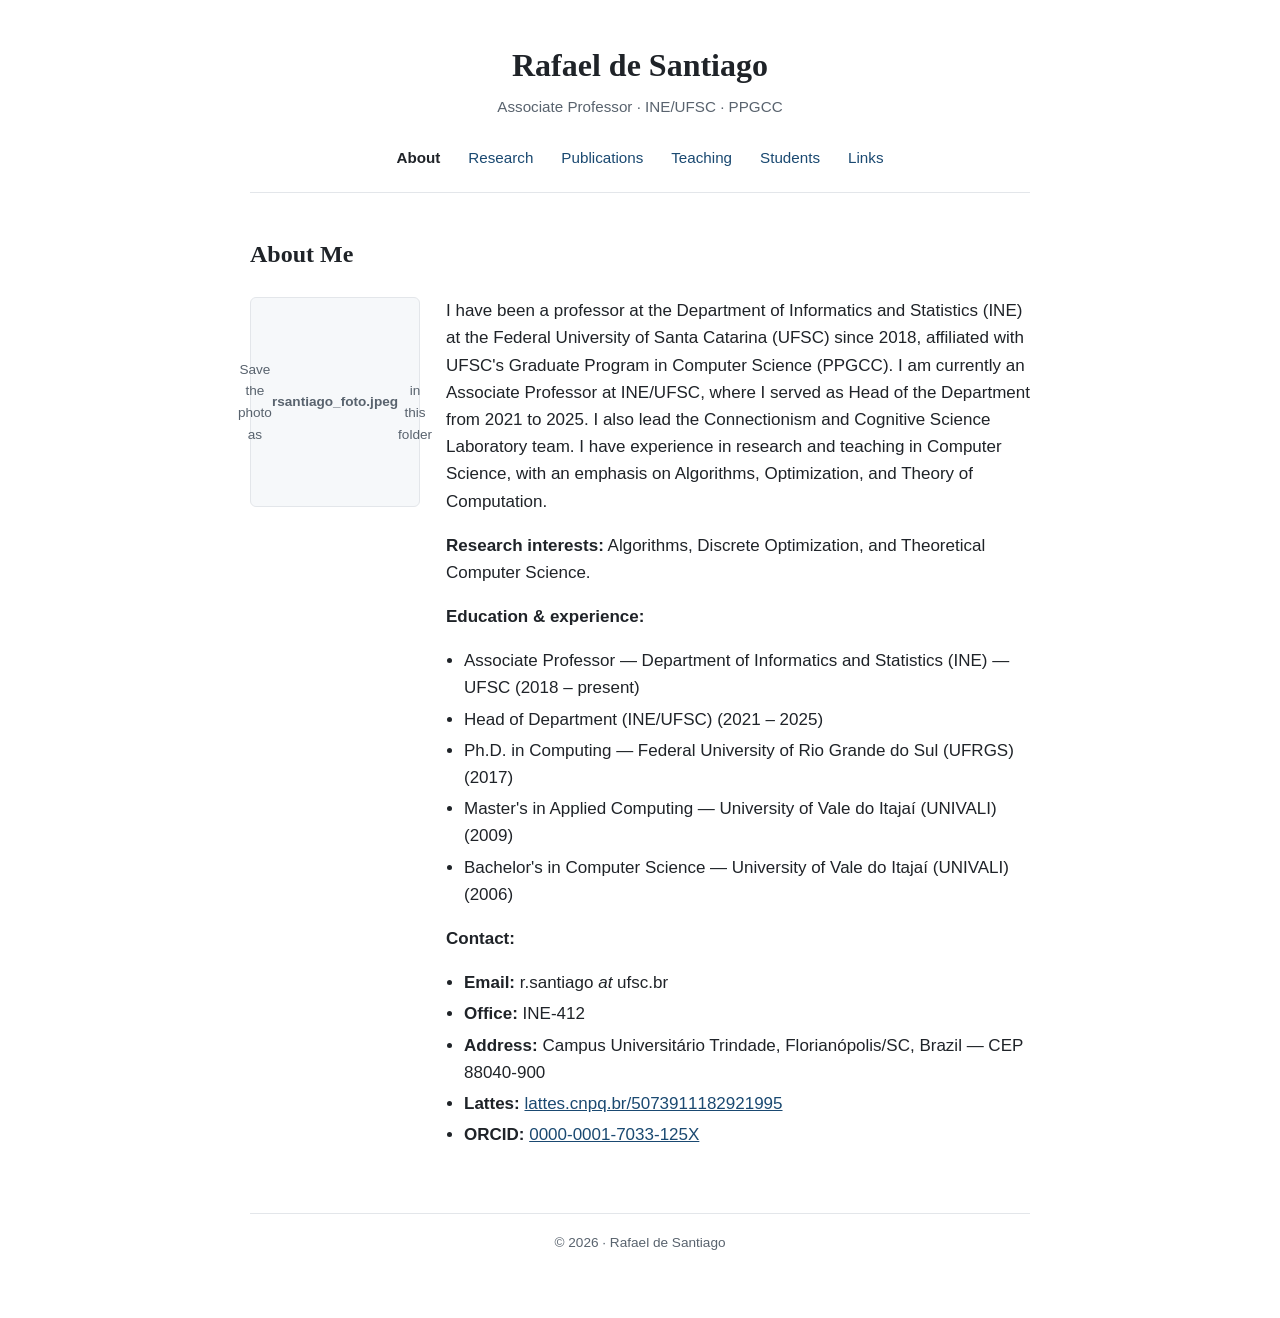
==== commit 0356d561: "Update image" ====
--- a/index.html
+++ b/index.html
@@ -106,7 +106,7 @@
       <section id="about" class="page">
         <h2 class="section-title">About Me</h2>
         <div class="about">
-          <div class="photo photo-placeholder">Save the photo as<br><strong>rafael.jpg</strong><br>in this folder</div>
+          <div class="photo photo-placeholder">Save the photo as<br><strong>rsantiago_foto.jpeg</strong><br>in this folder</div>
           <div class="bio">
             <p>
               I have been a professor at the Department of Informatics and Statistics (INE)
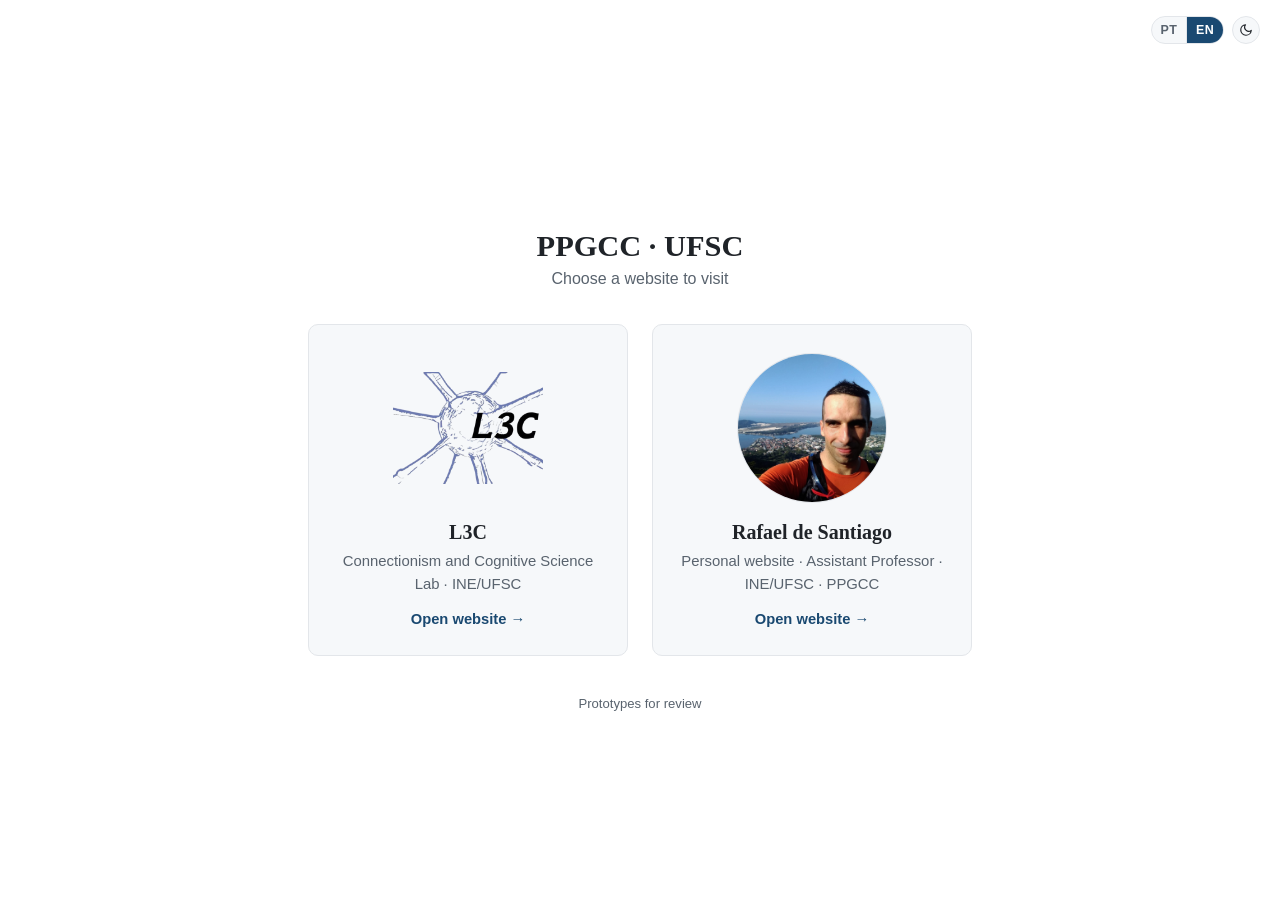
==== commit 0a3a11ba: "Substitui o site antigo pelos sites do L3C e do Prof. Rafael de Santiago" ====
--- a/index.html
+++ b/index.html
@@ -1,330 +1,168 @@
 <!DOCTYPE html>
-<html lang="en">
+<html lang="pt-BR" data-lang="pt">
 <head>
 <meta charset="utf-8">
 <meta name="viewport" content="width=device-width, initial-scale=1">
-<title>Rafael de Santiago</title>
+<title>PPGCC · Sites</title>
+<meta name="description" content="Protótipos dos sites do L3C e do Prof. Rafael de Santiago (PPGCC/UFSC).">
+<meta property="og:type" content="website">
+<meta property="og:title" content="PPGCC · Sites do L3C e do Prof. Rafael de Santiago">
+<meta property="og:description" content="Protótipos dos sites do L3C e do Prof. Rafael de Santiago (PPGCC/UFSC).">
+<meta property="og:url" content="https://brunovenanciodash.github.io/">
+<meta property="og:image" content="https://brunovenanciodash.github.io/L3C/img/logo_l3c.png">
+<meta name="twitter:card" content="summary">
+<link rel="icon" type="image/png" href="L3C/img/favicon.png">
+<script>
+  /* tema e idioma salvos (ou do navegador) antes de renderizar */
+  (function(){
+    var d = document.documentElement;
+    try{
+      var t = localStorage.getItem('ppgcc-theme');
+      if (t === 'light' || t === 'dark') d.setAttribute('data-theme', t);
+      var l = localStorage.getItem('ppgcc-lang');
+      if (l !== 'pt' && l !== 'en') l = (navigator.language || 'pt').slice(0, 2).toLowerCase() === 'pt' ? 'pt' : 'en';
+      d.setAttribute('data-lang', l);
+      d.setAttribute('lang', l === 'pt' ? 'pt-BR' : 'en');
+    }catch(e){}
+  })();
+</script>
 <style>
   :root{
-    --max-width:820px;--text:#1f2328;--muted:#59636e;--accent:#1a4971;
-    --accent-hover:#0f3556;--border:#e3e6ea;--bg:#fff;--bg-soft:#f6f8fa;
+    --text:#1f2328;--muted:#59636e;--accent:#1a4971;--border:#e3e6ea;
+    --bg:#ffffff;--bg-soft:#f6f8fa;--shadow:0 6px 24px rgba(15,53,86,.10);
     --serif:Georgia,"Times New Roman",serif;
     --sans:-apple-system,BlinkMacSystemFont,"Segoe UI",Roboto,Helvetica,Arial,sans-serif;
+    --logo-filter:none;
+    color-scheme:light;
   }
+  @media (prefers-color-scheme:dark){
+    :root:not([data-theme="light"]){
+      --text:#e6e9ee;--muted:#9aa4b0;--accent:#7cb3e8;--border:#2c333c;
+      --bg:#14181d;--bg-soft:#1c2128;--shadow:0 6px 24px rgba(0,0,0,.45);
+      --logo-filter:invert(1) hue-rotate(180deg);
+      color-scheme:dark;
+    }
+  }
+  :root[data-theme="dark"]{
+    --text:#e6e9ee;--muted:#9aa4b0;--accent:#7cb3e8;--border:#2c333c;
+    --bg:#14181d;--bg-soft:#1c2128;--shadow:0 6px 24px rgba(0,0,0,.45);
+    --logo-filter:invert(1) hue-rotate(180deg);
+    color-scheme:dark;
+  }
+  /* idioma: mostra só o texto do idioma ativo */
+  :root:not([data-lang="en"]) [data-l="en"]{display:none}
+  :root[data-lang="en"] [data-l="pt"]{display:none}
+
   *{box-sizing:border-box}
-  body{margin:0;font-family:var(--sans);font-size:17px;line-height:1.6;color:var(--text);background:var(--bg)}
-  .wrapper{max-width:var(--max-width);margin:0 auto;padding:0 20px 64px}
+  body{margin:0;min-height:100vh;display:flex;flex-direction:column;align-items:center;justify-content:center;
+    font-family:var(--sans);color:var(--text);background:var(--bg);padding:80px 16px 40px;transition:background .2s,color .2s}
 
-  .site-header{padding:40px 0 0;text-align:center}
-  .site-title{font-family:var(--serif);font-size:2rem;font-weight:700;margin:0 0 4px}
-  .site-subtitle{margin:0;color:var(--muted);font-size:.95rem}
+  .toolbar{position:fixed;top:16px;right:20px;display:flex;gap:8px;align-items:center;z-index:10}
+  .tool-btn{display:inline-flex;align-items:center;justify-content:center;width:28px;height:28px;padding:0;border:1px solid var(--border);border-radius:999px;background:var(--bg-soft);color:var(--text);cursor:pointer}
+  .tool-btn:hover{border-color:var(--accent)}
+  .tool-btn svg{width:14px;height:14px}
+  .tool-btn .icon-sun{display:none}
+  :root[data-theme="dark"] .tool-btn .icon-sun{display:inline}
+  :root[data-theme="dark"] .tool-btn .icon-moon{display:none}
+  @media (prefers-color-scheme:dark){
+    :root:not([data-theme="light"]) .tool-btn .icon-sun{display:inline}
+    :root:not([data-theme="light"]) .tool-btn .icon-moon{display:none}
+  }
+  .lang-switch{display:flex;height:28px;border:1px solid var(--border);border-radius:999px;overflow:hidden;background:var(--bg-soft)}
+  .lang-switch button{border:0;background:transparent;color:var(--muted);font:inherit;font-size:.78rem;font-weight:600;letter-spacing:.3px;padding:0 9px;cursor:pointer}
+  .lang-switch button + button{border-left:1px solid var(--border)}
+  .lang-switch button:hover{color:var(--accent)}
+  .lang-switch button[aria-pressed="true"]{background:var(--accent);color:var(--bg)}
 
-  nav.main-nav{margin:22px 0 8px;padding-bottom:18px;border-bottom:1px solid var(--border);text-align:center}
-  nav.main-nav ul{list-style:none;margin:0;padding:0;display:flex;flex-wrap:wrap;justify-content:center;gap:6px 4px}
-  nav.main-nav a{display:inline-block;padding:4px 12px;color:var(--accent);text-decoration:none;font-size:.95rem;border-radius:4px;transition:background .15s,color .15s;cursor:pointer}
-  nav.main-nav a:hover{background:var(--bg-soft)}
-  nav.main-nav a.active{color:var(--text);font-weight:600}
-
-  main{padding-top:34px}
-  .page{display:none}
-  .page.active{display:block}
-  h2.section-title{font-family:var(--serif);font-size:1.5rem;margin:0 0 18px;padding-bottom:6px}
-  a{color:var(--accent)}
-  a:hover{color:var(--accent-hover)}
-
-  .about{display:flex;gap:26px;align-items:flex-start}
-  .about .photo{flex:0 0 170px;width:170px;height:210px;border-radius:6px;object-fit:cover;background:var(--bg-soft);border:1px solid var(--border)}
-  .photo-placeholder{display:flex;align-items:center;justify-content:center;color:var(--muted);font-size:.85rem;text-align:center;padding:8px}
-  .about .bio{flex:1 1 auto}
-  .about .bio p:first-child{margin-top:0}
-
-  .info-list{padding-left:18px}
-  .info-list li{margin:4px 0}
-
-  .students-intro{color:var(--muted);margin-bottom:22px}
-  .table-scroll{overflow-x:auto}
-  table.students{width:100%;border-collapse:collapse;font-size:.97rem;margin:0 0 28px}
-  table.students caption{text-align:left;font-weight:600;padding:0 0 8px}
-  table.students th,table.students td{text-align:left;padding:10px 14px;border-bottom:1px solid var(--border);vertical-align:top}
-  table.students thead th{background:var(--bg-soft);border-bottom:2px solid var(--border);font-size:.85rem;text-transform:uppercase;letter-spacing:.4px;color:var(--muted)}
-  table.students tbody tr:hover{background:#fbfcfd}
-  .badge{display:inline-block;padding:2px 10px;border-radius:999px;font-size:.78rem;font-weight:600;white-space:nowrap}
-  .badge.doutorado{background:#e7f0fa;color:#1a4971}
-  .badge.mestrado{background:#eef7ee;color:#2e6b34}
-  .placeholder{background:#fff8e1;border:1px dashed #d9b96b;color:#6b551d;padding:2px 6px;border-radius:3px;font-size:.9em}
-  .count-note{color:var(--muted);font-size:.9rem;margin-top:-12px}
-
-  .pub-year{font-family:var(--serif);font-size:1.15rem;margin:28px 0 8px;padding-bottom:4px;border-bottom:1px solid var(--border)}
-  .pub-list{list-style:none;padding:0;margin:0}
-  .pub-list li{padding:11px 0;border-bottom:1px solid var(--border);font-size:.95rem;line-height:1.5}
-  .pub-list .p-title{font-weight:600}
-  .pub-list .p-venue{color:var(--muted)}
-
-  .course-list{padding-left:18px}
-  .course-list li{margin:7px 0}
-  details.semesters{margin-top:22px}
-  details.semesters summary{cursor:pointer;color:var(--accent);font-weight:600;padding:6px 0}
-  .sem-block h4{font-family:var(--serif);margin:16px 0 4px;font-size:1rem}
-  .sem-block ul{padding-left:18px;margin:4px 0}
-
-  .link-list{padding-left:18px}
-  .link-list li{margin:8px 0}
-
-  footer.site-footer{margin-top:48px;padding-top:18px;border-top:1px solid var(--border);color:var(--muted);font-size:.85rem;text-align:center}
-
-  @media (max-width:560px){
-    body{font-size:16px}
-    .about{flex-direction:column;align-items:center}
-    .about .photo{width:150px;height:185px;flex-basis:auto}
-    .site-title{font-size:1.7rem}
+  h1{font-family:var(--serif);font-size:1.9rem;margin:0 0 6px;text-align:center}
+  .sub{color:var(--muted);margin:0 0 36px;text-align:center}
+  .cards{display:grid;grid-template-columns:repeat(2,minmax(0,320px));gap:24px}
+  .card{display:flex;flex-direction:column;align-items:center;text-align:center;padding:28px 24px;border:1px solid var(--border);
+    border-radius:10px;background:var(--bg-soft);color:var(--text);text-decoration:none;transition:transform .15s,box-shadow .15s,border-color .15s}
+  .card:hover,.card:focus-visible{transform:translateY(-3px);box-shadow:var(--shadow);border-color:var(--accent);outline:none}
+  .card .media{width:150px;height:150px;display:flex;align-items:center;justify-content:center;margin-bottom:18px}
+  .card .logo{width:150px;height:auto;filter:var(--logo-filter)}
+  .card .photo{width:150px;height:150px;border-radius:50%;object-fit:cover;border:1px solid var(--border)}
+  .card h2{font-family:var(--serif);font-size:1.25rem;margin:0 0 6px}
+  .card p{margin:0;color:var(--muted);font-size:.93rem;line-height:1.5}
+  .card .go{margin-top:16px;color:var(--accent);font-weight:600;font-size:.92rem}
+  footer{margin-top:40px;color:var(--muted);font-size:.82rem;text-align:center}
+  @media (max-width:640px){
+    .cards{grid-template-columns:minmax(0,340px)}
+    .toolbar{left:0;right:0;justify-content:center}
   }
   @media (prefers-reduced-motion:reduce){*{transition:none!important}}
 </style>
 </head>
 <body>
-  <div class="wrapper">
+  <div class="toolbar">
+    <div class="lang-switch" role="group" aria-label="Idioma / Language">
+      <button type="button" data-set-lang="pt" lang="pt-BR" title="Português">PT</button>
+      <button type="button" data-set-lang="en" lang="en" title="English">EN</button>
+    </div>
+    <button class="tool-btn" id="themeToggle" type="button">
+      <svg class="icon-moon" viewBox="0 0 24 24" fill="none" stroke="currentColor" stroke-width="2" stroke-linecap="round" stroke-linejoin="round" aria-hidden="true"><path d="M21 12.8A9 9 0 1 1 11.2 3a7 7 0 0 0 9.8 9.8z"/></svg>
+      <svg class="icon-sun" viewBox="0 0 24 24" fill="none" stroke="currentColor" stroke-width="2" stroke-linecap="round" stroke-linejoin="round" aria-hidden="true"><circle cx="12" cy="12" r="4"/><path d="M12 2v2M12 20v2M4.9 4.9l1.4 1.4M17.7 17.7l1.4 1.4M2 12h2M20 12h2M4.9 19.1l1.4-1.4M17.7 6.3l1.4-1.4"/></svg>
+    </button>
+  </div>
 
-    <header class="site-header">
-      <h1 class="site-title">Rafael de Santiago</h1>
-      <p class="site-subtitle">Associate Professor · INE/UFSC · PPGCC</p>
-    </header>
+  <h1>PPGCC · UFSC</h1>
+  <p class="sub"><span data-l="pt">Escolha o site que deseja visitar</span><span data-l="en">Choose a website to visit</span></p>
 
-    <nav class="main-nav">
-      <ul>
-        <li><a href="#about">About</a></li>
-        <li><a href="#research">Research</a></li>
-        <li><a href="#publications">Publications</a></li>
-        <li><a href="#teaching">Teaching</a></li>
-        <li><a href="#students">Students</a></li>
-        <li><a href="#links">Links</a></li>
-      </ul>
-    </nav>
+  <div class="cards">
+    <a class="card" href="L3C/index.html">
+      <div class="media"><img class="logo" src="L3C/img/logo_l3c.png" width="480" height="360" alt=""></div>
+      <h2>L3C</h2>
+      <p><span data-l="pt">Laboratório de Conexionismo e Ciências Cognitivas · INE/UFSC</span><span data-l="en">Connectionism and Cognitive Science Lab · INE/UFSC</span></p>
+      <span class="go"><span data-l="pt">Abrir site →</span><span data-l="en">Open website →</span></span>
+    </a>
+    <a class="card" href="rsantiago/index.html">
+      <div class="media"><img class="photo" src="rsantiago/rsantiago_foto.jpeg" width="1440" height="1435" alt=""></div>
+      <h2>Rafael de Santiago</h2>
+      <p><span data-l="pt">Site pessoal · Professor Adjunto · INE/UFSC · PPGCC</span><span data-l="en">Personal website · Assistant Professor · INE/UFSC · PPGCC</span></p>
+      <span class="go"><span data-l="pt">Abrir site →</span><span data-l="en">Open website →</span></span>
+    </a>
+  </div>
 
-    <main>
-
-      <!-- ================= ABOUT ================= -->
-      <section id="about" class="page">
-        <h2 class="section-title">About Me</h2>
-        <div class="about">
-          <div class="photo photo-placeholder">Save the photo as<br><strong>rsantiago_foto.jpeg</strong><br>in this folder</div>
-          <div class="bio">
-            <p>
-              I have been a professor at the Department of Informatics and Statistics (INE)
-              at the Federal University of Santa Catarina (UFSC) since 2018, affiliated with
-              UFSC's Graduate Program in Computer Science (PPGCC). I am currently an Associate
-              Professor at INE/UFSC, where I served as Head of the Department from 2021 to 2025.
-              I also lead the Connectionism and Cognitive Science Laboratory team. I have
-              experience in research and teaching in Computer Science, with an emphasis on
-              Algorithms, Optimization, and Theory of Computation.
-            </p>
-            <p><strong>Research interests:</strong> Algorithms, Discrete Optimization, and Theoretical Computer Science.</p>
-            <p><strong>Education &amp; experience:</strong></p>
-            <ul class="info-list">
-              <li>Associate Professor — Department of Informatics and Statistics (INE) — UFSC (2018 – present)</li>
-              <li>Head of Department (INE/UFSC) (2021 – 2025)</li>
-              <li>Ph.D. in Computing — Federal University of Rio Grande do Sul (UFRGS) (2017)</li>
-              <li>Master's in Applied Computing — University of Vale do Itajaí (UNIVALI) (2009)</li>
-              <li>Bachelor's in Computer Science — University of Vale do Itajaí (UNIVALI) (2006)</li>
-            </ul>
-            <p><strong>Contact:</strong></p>
-            <ul class="info-list">
-              <li><strong>Email:</strong> r.santiago <em>at</em> ufsc.br</li>
-              <li><strong>Office:</strong> INE-412</li>
-              <li><strong>Address:</strong> Campus Universitário Trindade, Florianópolis/SC, Brazil — CEP 88040-900</li>
-              <li><strong>Lattes:</strong> <a href="http://lattes.cnpq.br/5073911182921995">lattes.cnpq.br/5073911182921995</a></li>
-              <li><strong>ORCID:</strong> <a href="https://orcid.org/0000-0001-7033-125X">0000-0001-7033-125X</a></li>
-            </ul>
-          </div>
-        </div>
-      </section>
-
-      <!-- ================= RESEARCH ================= -->
-      <section id="research" class="page">
-        <h2 class="section-title">Research</h2>
-        <p>
-          I am interested in Algorithms, Discrete Optimization, and Theoretical Computer
-          Science. My work spans combinatorial optimization, graph and network clustering
-          (modularity and modularity density), neural-symbolic and agent-based systems, and,
-          more recently, quantum computing and machine-learning applications in geophysics.
-        </p>
-        <p>I lead the team of the <strong>Connectionism and Cognitive Science Laboratory</strong>.</p>
-        <p>
-          <strong>Prospective students:</strong> those interested in undergraduate research,
-          an undergraduate thesis, or a Master's or Ph.D. degree are welcome to contact me by
-          email at <em>r.santiago at ufsc.br</em>.
-        </p>
-      </section>
-
-      <!-- ================= PUBLICATIONS ================= -->
-      <section id="publications" class="page">
-        <h2 class="section-title">Published Papers</h2>
-
-        <h3 class="pub-year">2026</h3>
-        <ul class="pub-list">
-          <li>Oliveira, I. E.; de Santiago, R.; Angulo, Y. V. C.; Mazzutti, T.; Rodrigues, B. B.; Roisenberg, M. <span class="p-title">A Conditional GAN Framework for Joint Generative Modeling of Geological Facies and Acoustic Impedance.</span> <span class="p-venue">IJCNN 2026, Maastricht — Proceedings of the IEEE World Congress on Computational Intelligence, 2026.</span></li>
-          <li>Bet, A. J.; de Santiago, R.; Rodrigues, B. B.; Roisenberg, M. <span class="p-title">Joint Seismic Inversion and Wavelet Estimation Using Physics-Informed Neural Networks.</span> <span class="p-venue">IJCNN 2026, Maastricht — Proceedings of the IEEE WCCI, 2026.</span></li>
-          <li>Rosa, E.; Santiago, R. <span class="p-title">Schrödinger's bug: a survey on quantum software debugging.</span> <span class="p-venue">Quantum Information Processing, v.25, p.96, 2026.</span></li>
-          <li>Schreiner, G. A.; de Santiago, R.; Duarte, D.; Mello, R. S. <span class="p-title">An Autonomous Hybrid Data Partitioning Approach for NewSQL Databases.</span> <span class="p-venue">Journal of the Brazilian Computer Society, v.32, p.55–72, 2026.</span></li>
-          <li>Rosa, E.; Lussi, E.; Marchi, J.; de Santiago, R.; Duzzioni, E. <span class="p-title">Full Quantum Stack: Ket Platform.</span> <span class="p-venue">Brazilian Journal of Physics, v.56, p.45, 2026.</span></li>
-        </ul>
-
-        <h3 class="pub-year">2025</h3>
-        <ul class="pub-list">
-          <li>Salvador, T. M.; de Santiago, R.; Castellucci, P. B. <span class="p-title">A Construção de Planos de Empacotamento Retangular Bidimensional com uso do Problema da Mochila.</span> <span class="p-venue">LVII SBPO 2025, Gramado.</span></li>
-          <li>da Rosa, E. C. R.; Marchi, J.; Duzzioni, E. I.; de Santiago, R. <span class="p-title">Quantum Gate Decomposition: A Study of Compilation Time vs. Execution Time Trade-offs.</span> <span class="p-venue">SBLP 2025, Recife, v.29, p.10–18.</span></li>
-          <li>Nascimento, L.; de Santiago, R.; Franco, Á. J. P.; Castellucci, P. B. <span class="p-title">GRASP para Maximização da Modularidade por Densidade com Sinais.</span> <span class="p-venue">X ETC 2025, p.6.</span></li>
-          <li>Rosa, E. C. R.; Duzzioni, E. I.; de Santiago, R. <span class="p-title">Optimizing Gate Decomposition for High-Level Quantum Programming.</span> <span class="p-venue">Quantum, v.9, p.1659, 2025.</span></li>
-          <li>Lussi, E. W.; de Santiago, R.; Duzzioni, E. I. <span class="p-title">Time-optimization framework for the implementation of robust low-latency quantum circuits.</span> <span class="p-venue">Physical Review Applied, v.23, p.044036, 2025.</span></li>
-        </ul>
-
-        <h3 class="pub-year">2024</h3>
-        <ul class="pub-list">
-          <li>Huertas, D. K. N.; de Santiago, R.; Rodrigues, B. B. <span class="p-title">Calibrador para Modelos de Física de Rocha: abordagem metaheurística com alinhamento de estimativas.</span> <span class="p-venue">56° SBPO 2024, Fortaleza, v.56.</span></li>
-          <li>Ataide, W. C.; de Santiago, R.; Franco, Á. J. P. <span class="p-title">Algorithms for Super-coloring in Directed Graphs.</span> <span class="p-venue">56° SBPO 2024, Fortaleza.</span></li>
-          <li>Resmer, J. P. P.; de Santiago, R. <span class="p-title">Aplicação de UNSGA III para Projetos de Redes de Transporte Público Urbano.</span> <span class="p-venue">56° SBPO 2024, Fortaleza.</span></li>
-          <li>Castellucci, P. B.; Franco, Á. J. P.; de Santiago, R. <span class="p-title">Soluções factíveis para o problema do caixeiro viajante com veículo elétrico e janelas de tempo.</span> <span class="p-venue">IX ETC 2024, p.114.</span></li>
-          <li>de Mello, R. R. P.; de Santiago, R.; Silveira, R. A.; Gelaim, T. Â. <span class="p-title">Neural-symbolic BDI-Agent as a Multi-Context System: A case study with negotiating agent.</span> <span class="p-venue">Expert Systems with Applications, v.238, p.121656, 2024.</span></li>
-        </ul>
-
-        <h3 class="pub-year">2022</h3>
-        <ul class="pub-list">
-          <li>da Rosa, E. C. R.; de Santiago, R. <span class="p-title">Ket Quantum Programming.</span> <span class="p-venue">ACM Journal on Emerging Technologies in Computing Systems, v.18, p.1–25, 2022.</span></li>
-          <li>Rodrigues, R.; Silveira, R.; de Santiago, R. <span class="p-title">A Mediator Agent based on Multi-Context System and Information Retrieval.</span> <span class="p-venue">ICAART 2022, p.78.</span></li>
-        </ul>
-
-        <h3 class="pub-year">2021</h3>
-        <ul class="pub-list">
-          <li>Pires, O. M.; de Santiago, R.; Marchi, J. <span class="p-title">Two Stage Quantum Optimization for the School Timetabling Problem.</span> <span class="p-venue">IEEE CEC 2021, Kraków, p.2347–2353.</span></li>
-          <li>Menegasso Pires, O.; Duzzioni, E. I.; Marchi, J.; de Santiago, R. <span class="p-title">Quantum Circuit Synthesis Using Projective Simulation.</span> <span class="p-venue">Inteligencia Artificial, v.24, p.90–101, 2021.</span></li>
-          <li>Herchonvicz, A. L.; de Santiago, R. <span class="p-title">Deep Neural Network Architectures for Speech Deception Detection: A Brief Survey.</span> <span class="p-venue">EPIA 2021, LNCS v.12981, p.301–312.</span></li>
-          <li>Rodrigues, R.; Silveira, R. A.; Santiago, R. <span class="p-title">Integrating neural networks into the agent's decision-making: A Systematic Literature Mapping.</span> <span class="p-venue">WESAAC 2021, Rio de Janeiro.</span></li>
-          <li>Santos, Y. S. R. N.; Santiago, R.; Perego, R.; Schaly, M. H.; Alvares, L. O.; Bogorny, V. <span class="p-title">A Co-occurrence Based Approach for Mining Overlapped Co-clusters in Binary Data.</span> <span class="p-venue">BRACIS 2021, LNCS v.13073.</span></li>
-        </ul>
-
-        <h3 class="pub-year">2020</h3>
-        <ul class="pub-list">
-          <li>Marcolla, F.; de Santiago, R.; Dazzi, R. <span class="p-title">Novel Lie Speech Classification by using Voice Stress.</span> <span class="p-venue">ICAART 2020, Valletta, p.742.</span></li>
-          <li>de Santiago, R.; Lamb, L. C. <span class="p-title">A ground truth contest between modularity maximization and modularity density maximization.</span> <span class="p-venue">Artificial Intelligence Review, v.1, p.1, 2020.</span></li>
-        </ul>
-
-        <h3 class="pub-year">2019</h3>
-        <ul class="pub-list">
-          <li>Santiago, R.; Lamb, L.; Concatto, F. <span class="p-title">On the Role of Central Individuals in Influence Propagation.</span> <span class="p-venue">ICAART 2019, Prague, v.2, p.103.</span></li>
-        </ul>
-
-        <h3 class="pub-year">2018</h3>
-        <ul class="pub-list">
-          <li>Martins, W. H.; Souza Alves de Santiago, L. H.; de Santiago, R.; Lamb, L. <span class="p-title">Effective Ant Colony Optimization Solution for the Brazilian Family Health Team Scheduling Problem.</span> <span class="p-venue">IEEE ICTAI 2018, Volos, p.493.</span></li>
-          <li>Mendes, R. F. S.; Concatto, F.; Santiago, R. <span class="p-title">Desenvolvimento de um Modelo Exato de Alocação de Disciplinas no Contexto de um Curso de Graduação.</span> <span class="p-venue">50° SBPO 2018, Rio de Janeiro.</span></li>
-          <li>Mendes, R. F. S.; Santiago, R.; Lamb, L. C. <span class="p-title">Novel Parallel Anytime A* for Graph and Network Clustering.</span> <span class="p-venue">IEEE CEC 2018, Rio de Janeiro.</span></li>
-        </ul>
-
-        <h3 class="pub-year">2017</h3>
-        <ul class="pub-list">
-          <li>Schmitt, R.; Ramos, P.; Santiago, R.; Lamb, L. C. <span class="p-title">Novel Clique enumeration heuristic for detecting overlapping clusters.</span> <span class="p-venue">IEEE CEC 2017, Donostia, p.1390.</span></li>
-          <li>Concatto, F.; Zunino, W.; Giancoli, L. A.; Santiago, R.; Lamb, L. C. <span class="p-title">Genetic algorithm for epidemic mitigation by removing relationships.</span> <span class="p-venue">GECCO 2017, Berlin, p.761.</span></li>
-          <li>Santiago, R.; Lamb, L. C. <span class="p-title">Exact computational solution of Modularity Density Maximization by effective column generation.</span> <span class="p-venue">Computers &amp; Operations Research, v.86, p.18–29, 2017.</span></li>
-          <li>Santiago, R.; Lamb, L. C. <span class="p-title">Efficient modularity density heuristics for large graphs.</span> <span class="p-venue">European Journal of Operational Research, v.258, p.844–865, 2017.</span></li>
-        </ul>
-
-        <h3 class="pub-year">2016</h3>
-        <ul class="pub-list">
-          <li>Santiago, R.; Zunino, W.; Concatto, F.; Lamb, L. C. <span class="p-title">A New Model and Heuristic for Infection Minimization by Cutting Relationships.</span> <span class="p-venue">ICONIP 2016, Kyoto.</span></li>
-          <li>Santiago, R.; Lamb, L. C. <span class="p-title">On the Role of Degree Influence in Suboptimal Modularity Maximization.</span> <span class="p-venue">IEEE CEC 2016, Vancouver, p.4618–4625.</span></li>
-        </ul>
-      </section>
-
-      <!-- ================= TEACHING ================= -->
-      <section id="teaching" class="page">
-        <h2 class="section-title">Teaching</h2>
-        <p><strong>Current courses (2025/2):</strong></p>
-        <ul class="course-list">
-          <li>INE410113 — Theory of Computation</li>
-          <li>INE5413 — Graphs</li>
-        </ul>
-        <p><strong>Course materials (annotated PDFs):</strong></p>
-        <ul class="course-list">
-          <li>INE410113 — Theory of Computation (<a href="http://www.inf.ufsc.br/~r.santiago/downloads/INE410113.pdf">PDF</a>)</li>
-          <li>INE410104 — Design and Analysis of Algorithms (<a href="http://www.inf.ufsc.br/~r.santiago/downloads/INE410104.pdf">PDF</a>)</li>
-          <li>INE5413 — Graphs (<a href="http://www.inf.ufsc.br/~r.santiago/downloads/INE5413.pdf">PDF</a>)</li>
-          <li>INE5622 — Introduction to Compilers (<a href="http://www.inf.ufsc.br/~r.santiago/downloads/INE5622.pdf">PDF</a>)</li>
-          <li>Extension course — Best Practices in Algorithms for Programmers (<a href="http://www.inf.ufsc.br/~r.santiago/downloads/BoasAlg.pdf">PDF</a>)</li>
-          <li>INE5201 — Introduction to Computer Science (<a href="http://www.inf.ufsc.br/~r.santiago/downloads/INE5201.pdf">PDF</a>)</li>
-          <li>INE5402 — Object-Oriented Programming I (<a href="http://www.inf.ufsc.br/~r.santiago/downloads/ineOO1_notas_v1.pdf">PDF</a>)</li>
-          <li>INE5603 — Introduction to Object-Oriented Programming (<a href="http://www.inf.ufsc.br/~r.santiago/downloads/ineOO1_notas_v1.pdf">PDF</a>)</li>
-        </ul>
-        <details class="semesters">
-          <summary>Previously taught (2018/2 – 2025/1)</summary>
-          <div class="sem-block">
-            <h4>2025/1</h4><ul><li>INE410104 — Design and Analysis of Algorithms</li><li>INE5413 — Graphs</li></ul>
-            <h4>2024/2 · 2024/1 · 2023/2 · 2023/1 · 2022/2 · 2022/1 · 2021/2</h4><ul><li>INE410104 — Design and Analysis of Algorithms</li><li>INE5413 — Graphs</li></ul>
-            <h4>2021/1 · 2020/2 · 2020/1 · 2019/2</h4><ul><li>INE410104 — Design and Analysis of Algorithms</li><li>INE5413 — Graphs</li><li>INE5622 — Introduction to Compilers</li></ul>
-            <h4>2019/1</h4><ul><li>INE410104 — Design and Analysis of Algorithms</li><li>INE5201 — Introduction to Computer Science</li><li>INE5413 — Graphs</li><li>INE5622 — Introduction to Compilers</li></ul>
-            <h4>2018/2</h4><ul><li>INE5201 — Introduction to Computer Science</li><li>INE5402 — Object-Oriented Programming I</li><li>INE5603 — Introduction to Object-Oriented Programming</li></ul>
-          </div>
-        </details>
-      </section>
-
-      <!-- ================= STUDENTS ================= -->
-      <section id="students" class="page">
-        <h2 class="section-title">Students</h2>
-        <p class="students-intro">Graduate students under supervision at PPGCC/UFSC, by degree level.</p>
-        <div class="table-scroll">
-          <table class="students">
-            <caption>Current graduate students</caption>
-            <thead>
-              <tr><th scope="col">Name</th><th scope="col">Level</th><th scope="col">Research topic</th></tr>
-            </thead>
-            <tbody>
-              <tr><td>Evandro Chagas Ribeiro da Rosa</td><td><span class="badge doutorado">Ph.D.</span></td><td>Quantum computing: high-level quantum programming and gate decomposition (Ket platform)</td></tr>
-              <tr><td>Armindo Antonio Guerra Junior</td><td><span class="badge doutorado">Ph.D.</span></td><td class="placeholder">to be filled</td></tr>
-              <tr><td>Eduardo Willwock Lussi</td><td><span class="badge doutorado">Ph.D.</span></td><td>Time optimization of robust low-latency quantum circuits</td></tr>
-              <tr><td>Andréia Aparecida Machado</td><td><span class="badge mestrado">Master's</span></td><td class="placeholder">to be filled</td></tr>
-              <tr><td>Israel Efraim de Oliveira</td><td><span class="badge mestrado">Master's</span></td><td>Generative modeling of geological facies and acoustic impedance (conditional GAN)</td></tr>
-              <tr><td>João Paulo Machado</td><td><span class="badge mestrado">Master's</span></td><td class="placeholder">to be filled</td></tr>
-              <tr><td>Renan Cavalcanti Machado do Rego Barros</td><td><span class="badge mestrado">Master's</span></td><td class="placeholder">to be filled</td></tr>
-              <tr><td>Bruno Venâncio Barbosa</td><td><span class="badge mestrado">Master's</span></td><td class="placeholder">to be filled</td></tr>
-              <tr><td>Diogo de Souza Caetano</td><td><span class="badge mestrado">Master's</span></td><td class="placeholder">to be filled</td></tr>
-            </tbody>
-          </table>
-        </div>
-        <p class="count-note">Total: 9 students — 3 Ph.D. and 6 Master's.</p>
-      </section>
-
-      <!-- ================= LINKS ================= -->
-      <section id="links" class="page">
-        <h2 class="section-title">Useful Links</h2>
-        <ul class="link-list">
-          <li><strong>Lattes CV:</strong> <a href="http://lattes.cnpq.br/5073911182921995">lattes.cnpq.br/5073911182921995</a></li>
-          <li><strong>ORCID:</strong> <a href="https://orcid.org/0000-0001-7033-125X">0000-0001-7033-125X</a></li>
-          <li><strong>UFSC:</strong> <a href="http://www.ufsc.br">www.ufsc.br</a></li>
-          <li><strong>Department (INE):</strong> <a href="http://ine.ufsc.br">ine.ufsc.br</a></li>
-          <li><strong>Graduate Program (PPGCC):</strong> <a href="https://ppgcc.ufsc.br/">ppgcc.ufsc.br</a></li>
-          <li><strong>Lab:</strong> Connectionism and Cognitive Science Laboratory</li>
-        </ul>
-      </section>
-
-    </main>
-
-    <footer class="site-footer">© 2026 · Rafael de Santiago</footer>
-  </div>
+  <footer><span data-l="pt">Protótipos para apresentação</span><span data-l="en">Prototypes for review</span></footer>
 
 <script>
   (function(){
-    var pages = document.querySelectorAll('.page');
-    var links = document.querySelectorAll('nav.main-nav a');
-    var ids = Array.prototype.map.call(pages, function(p){ return p.id; });
-
-    function show(id){
-      if (ids.indexOf(id) === -1) id = 'about';
-      pages.forEach(function(p){ p.classList.toggle('active', p.id === id); });
-      links.forEach(function(a){ a.classList.toggle('active', a.getAttribute('href') === '#' + id); });
-      window.scrollTo(0, 0);
+    var d = document.documentElement;
+    var mq = window.matchMedia ? window.matchMedia('(prefers-color-scheme: dark)') : null;
+    var TIP = {pt: ['Tema escuro', 'Tema claro'], en: ['Dark theme', 'Light theme']};
+    function lang(){ return d.getAttribute('data-lang') === 'en' ? 'en' : 'pt'; }
+    function isDark(){
+      var t = d.getAttribute('data-theme');
+      return t ? t === 'dark' : !!(mq && mq.matches);
     }
-    function current(){ return (location.hash || '#about').slice(1); }
-
-    window.addEventListener('hashchange', function(){ show(current()); });
-    show(current());
+    function refresh(){
+      var l = lang();
+      document.querySelectorAll('.lang-switch button').forEach(function(b){
+        b.setAttribute('aria-pressed', b.getAttribute('data-set-lang') === l ? 'true' : 'false');
+      });
+      var btn = document.getElementById('themeToggle');
+      btn.title = TIP[l][isDark() ? 1 : 0];
+      btn.setAttribute('aria-label', btn.title);
+      btn.setAttribute('aria-pressed', isDark() ? 'true' : 'false');
+    }
+    document.querySelectorAll('.lang-switch button').forEach(function(b){
+      b.addEventListener('click', function(){
+        var l = b.getAttribute('data-set-lang');
+        d.setAttribute('data-lang', l);
+        d.setAttribute('lang', l === 'pt' ? 'pt-BR' : 'en');
+        try{ localStorage.setItem('ppgcc-lang', l); }catch(e){}
+        refresh();
+      });
+    });
+    document.getElementById('themeToggle').addEventListener('click', function(){
+      var next = isDark() ? 'light' : 'dark';
+      d.setAttribute('data-theme', next);
+      try{ localStorage.setItem('ppgcc-theme', next); }catch(e){}
+      refresh();
+    });
+    if (mq && mq.addEventListener) mq.addEventListener('change', refresh);
+    refresh();
   })();
 </script>
 </body>
